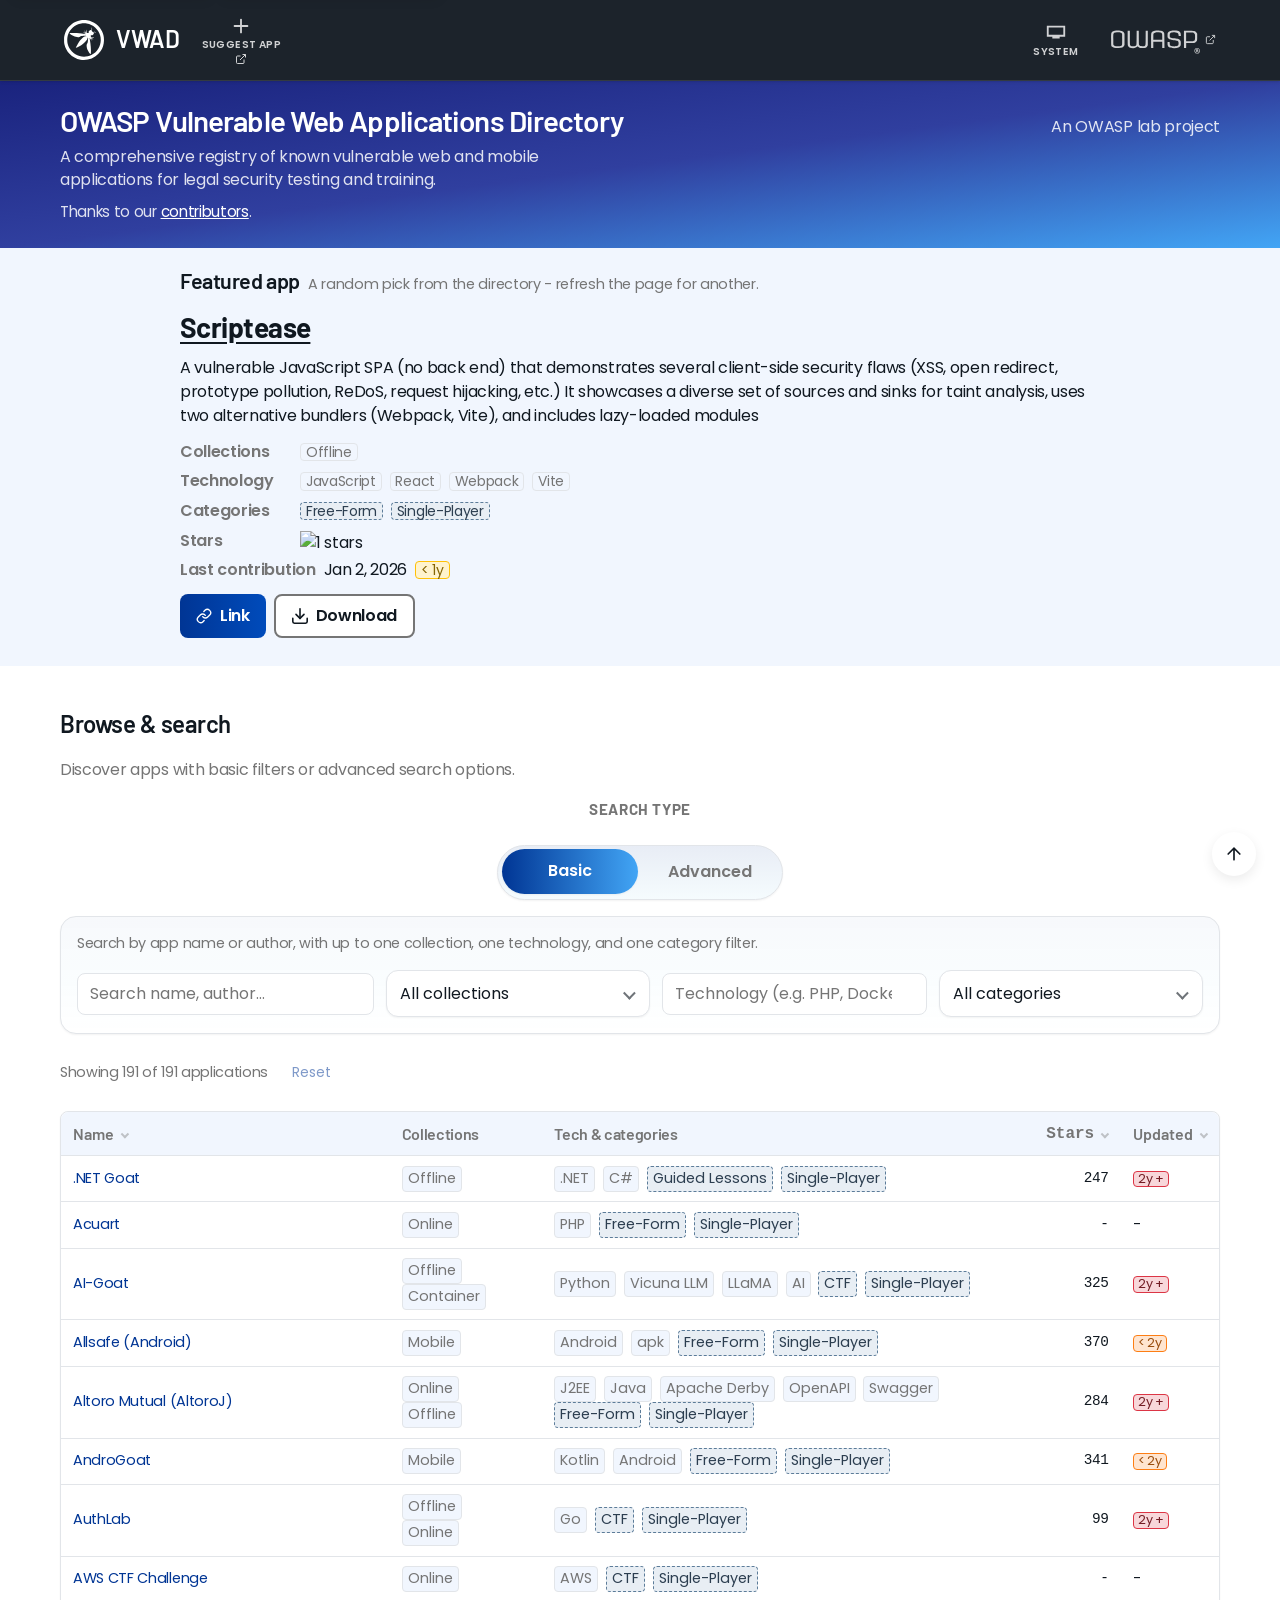
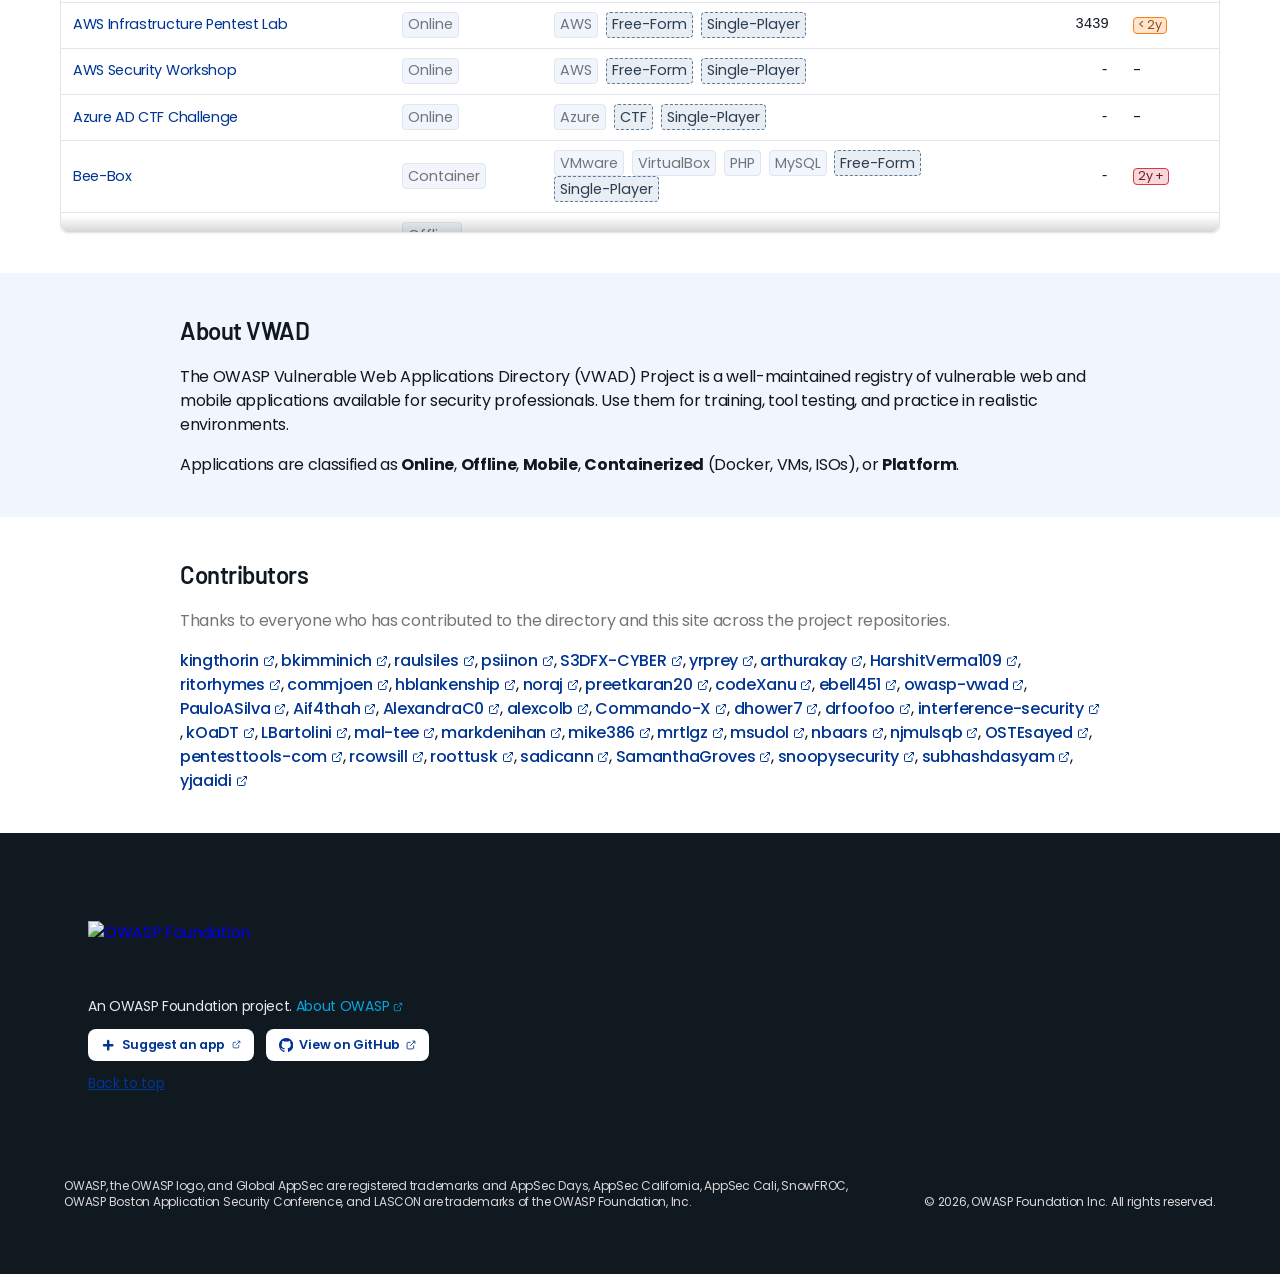
==== index.html @ d9fc8403 "Merge pull request #30 from ritovision/advanced-search" ====
<!DOCTYPE html>
<html lang="en">
<head>
  <meta charset="UTF-8">
  <meta name="viewport" content="width=device-width, initial-scale=1.0">
  <title>OWASP Vulnerable Web Applications Directory</title>
  <meta name="description" content="A comprehensive registry of known vulnerable web and mobile applications for legal security testing and training.">
  <meta property="og:type" content="website">
  <meta property="og:title" content="OWASP Vulnerable Web Applications Directory">
  <meta property="og:description" content="A comprehensive registry of known vulnerable web and mobile applications for legal security testing and training.">
  <meta property="og:image" content="https://vwad.owasp.org/images/logos/og-image.png">
  <meta property="og:url" content="https://vwad.owasp.org/">
  <meta property="og:site_name" content="OWASP Vulnerable Web Applications Directory">
  <meta name="twitter:card" content="summary_large_image">
  <meta name="twitter:title" content="OWASP Vulnerable Web Applications Directory">
  <meta name="twitter:description" content="A comprehensive registry of known vulnerable web and mobile applications for legal security testing and training.">
  <meta name="twitter:image" content="https://vwad.owasp.org/images/logos/og-image.png">
  <link rel="canonical" href="https://vwad.owasp.org/">
  <meta name="robots" content="index,follow">
  <link rel="icon" href="/images/logos/favicon.svg" type="image/svg+xml">
  <link rel="apple-touch-icon" href="/images/logos/apple-touch-icon.png">
  <script>(function(){var path=window.location.pathname||'/';var basePath;if(path.match(/\/app\/?$/)){basePath=path.replace(/\/app\/?$/,'').replace(/\/$/,'')||'';}else if(path.indexOf('/app/')!==-1&&path.indexOf('app.html')===-1){basePath=path.split('/app/')[0].replace(/\/$/,'')||'';}else{basePath=path.endsWith('/')?path.slice(0,-1):path.replace(/\/[^/]*$/,'');}window.VWAD_BASE=(basePath===''||basePath==='/')?'':basePath;})();</script>
  <script>(function(){var t;try{t=localStorage.getItem('vwad-theme');}catch(e){}var effective;if(!t||t==='system'){effective=window.matchMedia&&matchMedia('(prefers-color-scheme:dark)').matches?'dark':'light';}else{effective=t;}document.documentElement.setAttribute('data-theme',effective);})();</script>
  <link rel="stylesheet" href="css/site.css?v=9">
  <link rel="preconnect" href="https://fonts.googleapis.com">
  <link rel="preconnect" href="https://fonts.gstatic.com" crossorigin>
  <link href="https://fonts.googleapis.com/css2?family=Barlow:wght@400;500;600;700&family=Poppins:wght@400;500;600;700&display=swap&v=10" rel="stylesheet">
</head>
<body id="top">
  <div class="skip-links">
    <a href="#main-content" class="skip-link">Skip to main content</a>
    <a href="#page-end" class="skip-link">Skip to bottom of page</a>
  </div>
  <!-- Primary header: left = brand + Suggest app; right = header-actions (Theme, OWASP offsite) -->
  <header class="site-header">
    <div class="container container-wide header-inner">
      <div class="header-left">
        <a href="./" class="header-brand" aria-label="VWAD home">
        <!-- Wasp only: from full OWASP logo 133×40 (see images/logos/owasp-logo-header.svg). viewBox 0 0 40 40 shows left 40 units; height matches VWAD wordmark (both 2.5rem). -->
        <span class="logo logo-wasp logo-foundation">
          <svg class="owasp-logo header-logo" viewBox="0 0 40 40" preserveAspectRatio="xMidYMid meet" role="img" aria-labelledby="owasp-wasp-header" xmlns="http://www.w3.org/2000/svg"><title id="owasp-wasp-header">OWASP wasp</title><g clip-path="url(#clip0_header)"><path d="M16.7029 0.219813C14.7688 0.571462 13.0106 1.15754 11.1791 2.05132C5.69925 4.73263 1.86042 9.5971 0.409874 15.7363C0.146138 16.8498 0.0875295 17.5385 0.0875295 19.8535C0.0728775 22.2564 0.116834 22.8425 0.409874 24.1759C1.23039 27.8535 2.88606 30.9451 5.47947 33.6704C8.48313 36.8059 12.2194 38.8425 16.4831 39.6484C18.4319 40.0293 21.8897 39.9854 23.8384 39.5751C29.2157 38.4469 33.7139 35.4286 36.6883 30.9451C38.8421 27.7216 39.8091 24.674 39.9557 20.6594C40.0729 17.2015 39.5161 14.4616 38.1095 11.5019C35.2231 5.43593 29.8604 1.37732 23.1645 0.219813C21.6406 -0.058575 18.1974 -0.043923 16.7029 0.219813ZM22.7835 3.44326C29.0692 4.4689 34.3146 9.12824 36.1022 15.2528C38.3732 23.1356 34.6956 31.4433 27.3403 35.0183C23.6626 36.8059 19.5601 37.1868 15.5308 36.1173C9.7139 34.5495 5.11317 29.7876 3.64797 23.8242C3.26702 22.2271 3.13515 19.4286 3.36958 17.6997C4.10218 12.2491 7.56006 7.4286 12.5271 4.93776C13.8018 4.30773 16.0729 3.57512 17.3183 3.3993C18.7835 3.17952 21.3476 3.20882 22.7835 3.44326Z" fill="#ffffff"/><path id="wasp-wings" d="M27.1058 7.7949C27.1058 7.88282 27.2524 8.26377 27.4135 8.61542C27.6919 9.17219 27.7066 9.33337 27.5601 9.83153C27.3989 10.3883 27.3696 10.403 27.0619 10.1832C26.5051 9.78758 26.0802 9.90479 25.3183 10.7107C24.615 11.4286 24.5857 11.4726 24.6443 12.2052L24.6883 12.9671H23.941C23.2524 12.9817 23.1791 12.9524 22.8568 12.4542C22.5637 12.0147 22.5198 11.7803 22.5491 10.8718C22.5784 9.84619 22.4026 9.43593 22.2121 10.1539C21.963 11.1649 21.9483 12.1172 22.1828 12.5715C22.3146 12.8352 22.3586 13.0403 22.2853 13.0403C21.9483 13.0403 21.5381 12.4396 21.245 11.5312C20.9373 10.5641 20.6443 10.2418 20.6736 10.8718C20.6736 11.0623 20.7908 11.6484 20.9227 12.1759C21.2304 13.348 21.1132 13.3627 20.0582 12.2638C19.2524 11.4286 18.9593 11.4286 19.5308 12.2638C20.1315 13.1575 20.571 13.5531 21.3036 13.8315C22.3879 14.2418 22.0949 14.3297 20.5857 14.0513C16.1315 13.1868 14.1388 12.9817 10.0069 12.9817C6.53442 12.9671 5.99229 12.9964 5.78716 13.2015C5.56738 13.4213 5.59669 13.4799 6.16812 13.9634C6.84211 14.5495 8.19009 15.3846 9.64064 16.1026C10.8128 16.6887 12.7762 17.1575 14.1388 17.1722C15.0912 17.1868 15.2963 17.1282 15.941 16.7326C16.8934 16.1466 17.4355 16.0147 19.5015 15.8242C21.8751 15.6191 21.9044 15.6191 22.0949 16.044C22.2707 16.4103 22.256 16.4249 21.7725 16.337C21.4209 16.2638 21.0692 16.3224 20.5857 16.5422C19.0326 17.2308 16.3952 19.7803 14.93 22.022C13.9923 23.4286 11.7505 27.7803 11.8824 27.9121C12.0289 28.0586 16.3806 25.7876 17.8897 24.7766C18.9593 24.0733 19.8971 23.2674 21.0253 22.0953C22.8421 20.2345 23.4868 19.1942 23.4721 18.2271C23.4721 17.6118 23.4721 17.6118 23.8238 17.7583C24.0143 17.8462 24.1754 17.9927 24.1754 18.0806C24.1754 18.1685 24.0729 19.2674 23.941 20.5129C23.7359 22.6374 23.6919 22.8425 23.2231 23.6191C22.5784 24.718 22.4905 25.4066 22.7835 27.1795C22.974 28.3663 23.1645 28.9524 23.7945 30.2564C24.615 31.9268 25.8165 33.7729 26.2707 34.0513C26.637 34.2857 26.7689 33.9927 26.9007 32.674C27.1645 29.8755 26.7395 24.6447 25.8751 19.7803C25.6846 18.696 25.5381 17.7876 25.5674 17.7583C25.582 17.7436 25.7872 18.0953 26.0216 18.5641C26.3146 19.1356 26.7102 19.6191 27.2524 20.0586C28.2487 20.8645 28.4831 20.5861 27.5161 19.707C26.4319 18.7253 26.4905 18.6081 27.9264 18.9451C29.7286 19.37 29.8458 19.0183 28.0875 18.4909C27.4868 18.3151 27.1352 18.1099 26.93 17.8315C26.593 17.3773 26.6077 17.3627 27.2963 17.6557C27.7359 17.8315 28.0143 17.8462 28.9373 17.7143C29.5381 17.6264 30.0363 17.4945 30.0363 17.4213C30.0363 17.348 29.5381 17.2894 28.9373 17.2894C28.0436 17.2894 27.7359 17.2308 27.3403 16.9671C26.8714 16.6594 26.8421 16.5861 26.8421 15.8828L26.8568 15.1209L27.3403 15.1942C28.1022 15.3114 28.5564 15.1356 29.245 14.403C29.9483 13.6704 30.0509 13.2015 29.6113 12.7619C29.333 12.4835 29.333 12.4689 29.7725 12.3224C30.4172 12.0879 30.6956 12.1172 31.3842 12.4689C31.7505 12.6594 32.0289 12.718 32.1168 12.6301C32.278 12.4689 30.8861 11.7216 30.4465 11.7216C30.3 11.7216 29.9337 11.8242 29.6113 11.9561L29.0253 12.1905L27.604 10.7693L27.8678 10.1832C28.2047 9.40663 28.2047 9.27476 27.7505 8.38099C27.3989 7.66304 27.1058 7.3993 27.1058 7.7949Z" fill="#ffffff"/></g><defs><clipPath id="clip0_header"><rect width="40" height="40" fill="white"/></clipPath></defs></svg>
        </span>
        <!-- VWAD wordmark: inline SVG; viewBox chosen so height scales to match wasp (2.5rem). Same visual weight as left logo. -->
        <span class="header-brand-name">
          <svg class="vwad-wordmark" viewBox="0 0 72 40" preserveAspectRatio="xMidYMid meet" role="img" aria-hidden="true" xmlns="http://www.w3.org/2000/svg"><text x="2" y="28" font-family="Barlow, sans-serif" font-weight="600" font-size="24" fill="currentColor">VWAD</text></svg>
        </span>
      </a>
        <a href="https://github.com/owasp-vwad/owasp-vwad.github.io/issues/new?template=add-vulnerable-app.md" class="header-suggest ext-link" rel="noopener noreferrer" target="_blank" aria-label="Suggest an app or change to the directory (opens in new window)"><span class="header-suggest-icon-wrap"><svg class="icon-plus" viewBox="0 0 24 24" width="22" height="22" aria-hidden="true" fill="none" stroke="currentColor" stroke-width="2" stroke-linecap="round"><path d="M12 5v14M5 12h14"/></svg></span><span class="header-suggest-label" aria-hidden="true">Suggest app</span></a>
      </div>
      <div class="header-actions">
        <button type="button" id="theme-toggle" class="theme-toggle" aria-label="Theme: light. Click to switch." title="Theme"><span class="theme-toggle-icon-wrap"><svg class="theme-toggle-icon" viewBox="0 0 24 24" width="22" height="22" aria-hidden="true"><path fill="currentColor" d="M12 3a9 9 0 1 0 9 9c0-.46-.04-.92-.1-1.36a5.389 5.389 0 0 1-4.4 2.26 5.403 5.403 0 0 1-3.14-9.8c-.44-.06-.9-.1-1.36-.1z"/></svg></span><span class="theme-toggle-label" aria-hidden="true">Theme</span></button>
        <!-- OWASP wordmark only: same source as images/logos/owasp-logo-header.svg (133×40). viewBox 44 0 90 40 crops to letterforms (x 44–134, padding so O not clipped); wasp uses 0 0 40 40. Both derived from same logo for consistency. -->
        <a href="https://owasp.org/" class="ext-link" rel="noopener noreferrer" target="_blank" aria-label="OWASP (external)"><svg class="owasp-wordmark" viewBox="44 0 90 40" preserveAspectRatio="xMidYMid meet" role="img" aria-hidden="true" xmlns="http://www.w3.org/2000/svg"><g clip-path="url(#clip0_owasp_wordmark)"><path d="M47.8384 10.7693C46.4758 11.0183 45.7579 11.326 45.0985 11.9707C44.1168 12.9378 44.0875 13.1575 44.1315 19.6484C44.1754 26.022 44.1461 25.8169 45.1425 26.7839C46.1535 27.7656 48.3806 28.2198 51.5601 28.0879C54.9593 27.9414 56.278 27.414 57.0692 25.8608L57.5088 24.9964V13.6997L57.0985 12.8792C56.4685 11.5898 55.4282 11.0037 53.2597 10.7107C51.7798 10.5055 49.1132 10.5348 47.8384 10.7693ZM53.8311 12.6887C54.2267 12.8499 54.6809 13.1575 54.8568 13.3773C55.1498 13.7876 55.1645 13.9341 55.1645 19.3407C55.1645 24.7473 55.1498 24.8938 54.8568 25.3041C54.3879 25.9194 53.3623 26.2418 51.5014 26.3297C48.7322 26.4616 47.0619 26.0367 46.5637 25.0403C46.3293 24.6008 46.3 24 46.3 19.37C46.3 13.729 46.3293 13.4945 47.1351 12.9671C48.1754 12.2784 52.2927 12.1173 53.8311 12.6887Z" fill="currentColor"/><path d="M87.8384 10.7693C86.4758 11.0183 85.7579 11.326 85.0839 11.9854C84.1168 12.9231 84.1022 13.0843 84.1022 20.9817V27.9854H86.3V21.685H95.2377V27.9854H97.4502L97.4062 20.7619C97.3623 14.0953 97.3476 13.5092 97.0839 12.9231C96.7469 12.1466 95.8531 11.3553 94.9593 11.077C93.3623 10.5495 89.8604 10.3883 87.8384 10.7693ZM93.5088 12.6008C94.2707 12.8205 94.9154 13.4066 95.0912 14.0367C95.1645 14.3297 95.2377 15.7363 95.2377 17.1429V19.707H86.2853L86.3293 16.7766C86.3732 14.2418 86.4025 13.7876 86.637 13.4506C86.9593 12.9964 87.6919 12.6154 88.6297 12.4542C89.4941 12.2931 92.8055 12.3956 93.5088 12.6008Z" fill="currentColor"/><path d="M104.688 10.696C102.622 11.0183 101.523 11.6337 100.923 12.7912C100.674 13.2748 100.6 13.7583 100.542 14.989C100.454 17.0403 100.644 17.729 101.523 18.6081C102.373 19.4579 102.989 19.6484 106.666 20.2198C108.234 20.4689 109.787 20.7326 110.095 20.8205C111.296 21.1429 111.794 22.1685 111.604 23.9561C111.501 24.9231 111.179 25.5678 110.652 25.8462C109.245 26.5641 105.113 26.5641 103.707 25.8462C103.003 25.4799 102.813 25.011 102.725 23.4579L102.637 22.0513H100.586L100.542 23.2088C100.41 26.9158 102.051 28.1319 107.179 28.1319C110.886 28.1319 112.586 27.5165 113.45 25.8608C113.685 25.4066 113.758 24.9231 113.816 23.663C113.89 21.7143 113.729 20.9964 113.011 20.2052C112.131 19.2235 111.619 19.0623 107.56 18.3737C102.769 17.5825 102.666 17.5092 102.74 15.2088C102.783 13.8022 103.003 13.348 103.853 12.8499C104.571 12.4249 106.798 12.2198 108.556 12.4249C110.871 12.674 111.487 13.1722 111.619 14.9304L111.692 15.9707H113.89L113.816 14.7546C113.611 11.663 112.234 10.74 107.619 10.6227C106.49 10.5934 105.172 10.6227 104.688 10.696Z" fill="currentColor"/><path d="M60.659 17.5825C60.659 21.9194 60.7176 24.718 60.8201 25.1868C61.245 27.1649 62.9886 28.1319 66.1388 28.1319C67.9996 28.1319 69.7579 27.5019 70.4319 26.6081L70.6956 26.2711L71.3989 26.9011C72.4392 27.8389 73.245 28.0586 75.5308 28.0586C78.4026 28.0586 79.7505 27.4726 80.4538 25.9194L80.8055 25.1282V10.7693L78.6956 10.6814L78.6516 17.685C78.6077 24.381 78.593 24.7033 78.3146 25.1868C77.8165 26.0367 77.0985 26.3004 75.311 26.3004C73.3916 26.3004 72.5857 25.9927 72.1461 25.1136C71.8824 24.5715 71.8678 24.1173 71.8238 17.6118L71.7798 10.6814L69.6699 10.7693L69.5967 17.8315C69.5234 24.674 69.5088 24.8938 69.2157 25.3041C68.6736 26.0513 67.941 26.3004 66.3 26.3004C64.1022 26.2857 63.3549 25.9194 63.0179 24.6887C62.9154 24.3077 62.8568 21.7729 62.8568 17.392V10.696H60.659V17.5825Z" fill="currentColor"/><path d="M116.996 10.8718C116.952 10.9744 116.937 14.8572 116.952 19.4872L116.996 27.9121H119.135L119.194 23.077L123.077 23.0037C127.414 22.9011 127.824 22.8279 128.923 21.8755C130.11 20.8645 130.183 20.5861 130.183 16.9231V13.6997L129.743 12.9085C129.26 12.0147 128.468 11.4286 127.252 11.033C126.241 10.7107 117.113 10.5495 116.996 10.8718ZM126.74 12.9231C127.223 13.1722 127.487 13.4359 127.736 13.9194C128.029 14.5055 128.058 14.7693 128.058 16.9378C128.058 19.1063 128.029 19.3407 127.721 19.9268C127.106 21.0843 126.784 21.1722 122.681 21.2162L119.12 21.2601V12.6008H122.608C125.934 12.6008 126.124 12.6154 126.74 12.9231Z" fill="currentColor"/><path d="M128.864 28.2638C127.853 28.8792 127.472 29.5971 127.472 30.8425C127.472 31.7949 127.648 32.3224 128.175 32.8645C128.762 33.4945 129.274 33.6997 130.183 33.6997C131.091 33.6997 131.604 33.4945 132.19 32.8645C132.718 32.3224 132.893 31.7949 132.893 30.8425C132.893 30.403 132.82 29.8755 132.732 29.6411C132.542 29.1429 131.926 28.4689 131.399 28.1905C130.813 27.8828 129.406 27.9268 128.864 28.2638ZM131.516 29.0257C132.073 29.5385 132.307 30.0806 132.307 30.8425C132.307 31.6484 132.044 32.2052 131.428 32.7326C130.769 33.2748 129.597 33.2748 128.937 32.7326C128.322 32.2052 128.058 31.6484 128.058 30.8425C128.058 30.0367 128.322 29.4799 128.967 28.9378C129.392 28.5861 129.523 28.5422 130.285 28.6008C130.93 28.6447 131.223 28.7473 131.516 29.0257Z" fill="currentColor"/><path d="M129.084 30.8425C129.084 32.4249 129.099 32.5275 129.377 32.5275C129.626 32.5275 129.67 32.4249 129.67 31.8535C129.67 31.2235 129.699 31.1795 130.007 31.2674C130.183 31.3114 130.373 31.3553 130.432 31.3553C130.49 31.3553 130.593 31.6191 130.637 31.9414C130.725 32.4396 130.783 32.5275 131.091 32.5275C131.428 32.5275 131.443 32.4982 131.34 31.8242C131.296 31.4433 131.179 31.0623 131.106 30.9597C131.033 30.8572 131.033 30.7546 131.135 30.696C131.208 30.652 131.282 30.3883 131.282 30.1246C131.282 29.4213 130.915 29.1575 129.919 29.1575H129.084V30.8425ZM130.227 29.8315C130.842 30.0074 130.505 30.6081 129.787 30.6227C129.714 30.6227 129.67 30.4176 129.67 30.1832C129.67 29.7143 129.699 29.6997 130.227 29.8315Z" fill="currentColor"/></g><defs><clipPath id="clip0_owasp_wordmark"><rect width="132.894" height="40" fill="white"/></clipPath></defs></svg><span class="sr-only"> (opens in new window)</span></a>
      </div>
    </div>
  </header>

  <!-- Secondary header: project title band (compact blue gradient) -->
  <header class="project-header">
    <div class="container container-wide">
      <div class="project-header-top">
        <h1 class="project-title">OWASP Vulnerable Web Applications Directory</h1>
        <p class="project-subtitle">An OWASP lab project</p>
      </div>
      <p class="project-tagline">A comprehensive registry of known vulnerable web and mobile applications for legal security testing and training.</p>
      <p class="project-header-contributors">Thanks to our <a href="#contributors">contributors</a>.</p>
    </div>
  </header>

  <main id="main-content" class="site-main">
    <section id="featured" class="section section-alt">
      <div class="container">
        <div class="featured-heading-row">
          <h2>Featured app</h2>
          <p class="featured-desc">A random pick from the directory - refresh the page for another.</p>
        </div>
        <div id="featured-app" class="featured-app">
          <p class="muted">Loading…</p>
        </div>
      </div>
    </section>

    <section id="browse" class="section">
      <div class="container">
        <h2>Browse &amp; search</h2>
        <p class="section-desc">Discover apps with basic filters or advanced search options.</p>
        <div class="search-controls">
          <div class="search-type-switch-wrap">
            <p id="search-type-label" class="search-type-label">Search type</p>
            <div class="search-type-switch" role="tablist" aria-labelledby="search-type-label">
              <button type="button" id="search-type-basic" class="search-type-tab is-active" role="tab" aria-selected="true" aria-controls="search-panel-basic" tabindex="0">Basic</button>
              <button type="button" id="search-type-advanced" class="search-type-tab" role="tab" aria-selected="false" aria-controls="search-panel-advanced" tabindex="-1">Advanced</button>
            </div>
          </div>

          <div id="search-panel-basic" class="search-panel search-panel-basic is-active" role="tabpanel" aria-labelledby="search-type-basic">
            <p class="search-panel-desc muted">Search by app name or author, with up to one collection, one technology, and one category filter.</p>
            <div class="search-row">
              <label for="search-input" class="sr-only">Search</label>
              <input type="search" id="search-input" class="search-input" placeholder="Search name, author…" autocomplete="off">
              <!-- Basic select options are populated from js/search-options.js. -->
              <label for="filter-collection" class="sr-only">Collection</label>
              <div class="basic-single-select">
                <select id="filter-collection" class="filter-select filter-select-single" aria-label="Filter by collection">
                  <option value="">All collections</option>
                </select>
              </div>
              <label for="filter-technology" class="sr-only">Technology</label>
              <input type="text" id="filter-technology" class="filter-tech" placeholder="Technology (e.g. PHP, Docker)" list="tech-suggestions">
              <label for="filter-category" class="sr-only">Category</label>
              <div class="basic-single-select">
                <select id="filter-category" class="filter-select filter-select-single" aria-label="Filter by category">
                  <option value="">All categories</option>
                </select>
              </div>
              <datalist id="tech-suggestions"></datalist>
            </div>
          </div>

          <div id="search-panel-advanced" class="search-panel search-panel-advanced" role="tabpanel" aria-labelledby="search-type-advanced" hidden>
            <p class="search-panel-desc muted">Advanced search supports keyword search, multi-value filters for collections, technologies, categories, and references, AND/OR matching, GitHub stars, and last contributed year ranges.</p>
            <div class="advanced-search-grid">
              <div class="advanced-field advanced-field-query">
                <label for="advanced-search-input" class="advanced-field-label">Keyword</label>
                <input type="search" id="advanced-search-input" class="search-input advanced-search-input" placeholder="Search name, author…" autocomplete="off">
              </div>

              <div class="advanced-field advanced-field-multi">
                <div class="advanced-field-topline">
                  <label id="advanced-collection-label" class="advanced-field-label">Collection</label>
                  <div class="advanced-match-mode" role="group" aria-label="Collection boolean mode">
                    <button type="button" class="advanced-match-chip is-active" data-logic-group="collection" data-logic-value="or" aria-pressed="true">OR</button>
                    <button type="button" class="advanced-match-chip" data-logic-group="collection" data-logic-value="and" aria-pressed="false">AND</button>
                  </div>
                </div>
                <div class="advanced-multi-select" data-multi-select="collection">
                  <button type="button" id="advanced-collection-trigger" class="advanced-select-trigger" aria-expanded="false" aria-controls="advanced-collection-panel" aria-labelledby="advanced-collection-label advanced-collection-trigger">Select collections</button>
                  <div id="advanced-collection-panel" class="advanced-select-panel" role="group" aria-labelledby="advanced-collection-label" hidden>
                    <div id="advanced-collection-options" class="advanced-option-list"></div>
                    <div class="advanced-select-footer">
                      <button type="button" class="advanced-select-done" data-close-panel="collection">Done</button>
                    </div>
                  </div>
                </div>
                <div id="advanced-collection-pills" class="advanced-pill-row" aria-live="polite" hidden></div>
              </div>

              <div class="advanced-field advanced-field-multi">
                <div class="advanced-field-topline">
                  <label id="advanced-tech-label" class="advanced-field-label">Technology</label>
                  <div class="advanced-match-mode" role="group" aria-label="Technology boolean mode">
                    <button type="button" class="advanced-match-chip is-active" data-logic-group="technology" data-logic-value="or" aria-pressed="true">OR</button>
                    <button type="button" class="advanced-match-chip" data-logic-group="technology" data-logic-value="and" aria-pressed="false">AND</button>
                  </div>
                </div>
                <div class="advanced-multi-select" data-multi-select="technology">
                  <button type="button" id="advanced-tech-trigger" class="advanced-select-trigger" aria-expanded="false" aria-controls="advanced-tech-panel" aria-labelledby="advanced-tech-label advanced-tech-trigger">Select technologies</button>
                  <div id="advanced-tech-panel" class="advanced-select-panel" role="group" aria-labelledby="advanced-tech-label" hidden>
                    <div id="advanced-tech-options" class="advanced-option-list"></div>
                    <div class="advanced-select-footer">
                      <button type="button" class="advanced-select-done" data-close-panel="technology">Done</button>
                    </div>
                  </div>
                </div>
                <div id="advanced-tech-pills" class="advanced-pill-row" aria-live="polite" hidden></div>
              </div>

              <div class="advanced-field advanced-field-multi">
                <div class="advanced-field-topline">
                  <label id="advanced-category-label" class="advanced-field-label">Category</label>
                  <div class="advanced-match-mode" role="group" aria-label="Category boolean mode">
                    <button type="button" class="advanced-match-chip is-active" data-logic-group="categories" data-logic-value="or" aria-pressed="true">OR</button>
                    <button type="button" class="advanced-match-chip" data-logic-group="categories" data-logic-value="and" aria-pressed="false">AND</button>
                  </div>
                </div>
                <div class="advanced-multi-select" data-multi-select="categories">
                  <button type="button" id="advanced-category-trigger" class="advanced-select-trigger" aria-expanded="false" aria-controls="advanced-category-panel" aria-labelledby="advanced-category-label advanced-category-trigger">Select categories</button>
                  <div id="advanced-category-panel" class="advanced-select-panel" role="group" aria-labelledby="advanced-category-label" hidden>
                    <div id="advanced-category-options" class="advanced-option-list"></div>
                    <div class="advanced-select-footer">
                      <button type="button" class="advanced-select-done" data-close-panel="categories">Done</button>
                    </div>
                  </div>
                </div>
                <div id="advanced-category-pills" class="advanced-pill-row" aria-live="polite" hidden></div>
              </div>

              <div class="advanced-field advanced-field-multi">
                <div class="advanced-field-topline">
                  <label id="advanced-reference-label" class="advanced-field-label">Reference types</label>
                  <div class="advanced-match-mode" role="group" aria-label="Reference types boolean mode">
                    <button type="button" class="advanced-match-chip is-active" data-logic-group="references" data-logic-value="or" aria-pressed="true">OR</button>
                    <button type="button" class="advanced-match-chip" data-logic-group="references" data-logic-value="and" aria-pressed="false">AND</button>
                  </div>
                </div>
                <div class="advanced-multi-select" data-multi-select="references">
                  <button type="button" id="advanced-reference-trigger" class="advanced-select-trigger" aria-expanded="false" aria-controls="advanced-reference-panel" aria-labelledby="advanced-reference-label advanced-reference-trigger">Select reference types</button>
                  <div id="advanced-reference-panel" class="advanced-select-panel" role="group" aria-labelledby="advanced-reference-label" hidden>
                    <div id="advanced-reference-options" class="advanced-option-list"></div>
                    <div class="advanced-select-footer">
                      <button type="button" class="advanced-select-done" data-close-panel="references">Done</button>
                    </div>
                  </div>
                </div>
                <div id="advanced-reference-pills" class="advanced-pill-row" aria-live="polite" hidden></div>
              </div>

              <div class="advanced-field">
                <label for="advanced-stars" class="advanced-field-label">GitHub stars</label>
                <select id="advanced-stars" class="advanced-filter-select" aria-label="Advanced filter by GitHub stars">
                  <option value="">Any</option>
                  <option value="none">None</option>
                  <option value="1">&gt;1</option>
                  <option value="100">&gt;100</option>
                  <option value="500">&gt;500</option>
                  <option value="1000">&gt;1000</option>
                  <option value="10000">&gt;10000</option>
                </select>
                <div id="advanced-stars-pills" class="advanced-pill-row" aria-live="polite" hidden></div>
              </div>

              <div class="advanced-field advanced-field-range">
                <span id="advanced-year-label" class="advanced-field-label">Last contributed year</span>
                <div class="advanced-range-row" aria-labelledby="advanced-year-label">
                  <div class="advanced-range-field">
                    <label for="advanced-year-from" class="advanced-sub-label">From</label>
                    <select id="advanced-year-from" class="advanced-filter-select" aria-label="Advanced last contributed year from">
                      <option value="">Any</option>
                    </select>
                  </div>
                  <div class="advanced-range-field">
                    <label for="advanced-year-to" class="advanced-sub-label">To</label>
                    <select id="advanced-year-to" class="advanced-filter-select" aria-label="Advanced last contributed year to">
                      <option value="">Any</option>
                    </select>
                  </div>
                </div>
                <div id="advanced-year-pills" class="advanced-pill-row" aria-live="polite" hidden></div>
              </div>
            </div>
          </div>

          <div class="result-count-row">
            <p id="result-count" class="result-count muted" aria-live="polite">-</p>
            <button type="button" id="search-reset" class="search-reset-btn" aria-label="Clear all search filters" disabled>Reset</button>
          </div>
        </div>
        <div id="browse-results" class="browse-results">
          <p class="muted">Loading…</p>
        </div>
      </div>
    </section>

    <section id="about" class="section section-alt">
      <div class="container">
        <h2>About VWAD</h2>
        <p>
          The OWASP Vulnerable Web Applications Directory (VWAD) Project is a well-maintained
          registry of vulnerable web and mobile applications available for security professionals.
          Use them for training, tool testing, and practice in realistic environments.
        </p>
        <p>
          Applications are classified as <strong>Online</strong>, <strong>Offline</strong>,
          <strong>Mobile</strong>, <strong>Containerized</strong> (Docker, VMs, ISOs), or <strong>Platform</strong>.
        </p>
      </div>
    </section>

    <section id="contributors" class="section">
      <div class="container">
        <h2>Contributors</h2>
        <p class="section-desc">Thanks to everyone who has contributed to the directory and this site across the project repositories.</p>
        <div id="contributors-list" class="contributors-list" aria-live="polite">
          <p class="muted">Loading…</p>
        </div>
      </div>
    </section>
  </main>

  <footer id="page-end" class="site-footer">
    <div class="footer-inner">
      <div class="footer-standalone">
        <a href="https://owasp.org/" class="footer-logo ext-link" rel="noopener noreferrer" aria-label="OWASP Foundation (external)"><img src="images/logos/owasp-logo-footer.svg" alt="OWASP Foundation" width="213" height="64" loading="lazy"></a>
        <p class="footer-tagline">An OWASP Foundation project. <a href="https://owasp.org/" class="ext-link" rel="noopener noreferrer">About OWASP</a></p>
        <div class="footer-buttons">
          <a href="https://github.com/owasp-vwad/owasp-vwad.github.io/issues/new?template=add-vulnerable-app.md" class="btn btn-primary btn-suggest btn-suggest--footer ext-link" rel="noopener noreferrer" target="_blank" aria-label="Suggest an app or change to the directory (opens in new window)"><svg class="icon-plus" aria-hidden="true" viewBox="0 0 24 24" fill="none" stroke="currentColor" stroke-width="2" stroke-linecap="round"><path d="M12 5v14M5 12h14"/></svg> Suggest an app</a>
          <a href="https://github.com/owasp-vwad/owasp-vwad.github.io" class="btn btn-primary btn-github btn-github--footer ext-link" rel="noopener noreferrer" target="_blank" aria-label="View on GitHub (opens in new window)"><svg class="icon-github" aria-hidden="true" viewBox="0 0 16 16" fill="currentColor"><path d="M8 0C3.58 0 0 3.58 0 8c0 3.54 2.29 6.53 5.47 7.59.4.07.55-.17.55-.38 0-.19-.01-.82-.01-1.49-2.01.37-2.53-.49-2.69-.94-.09-.23-.48-.94-.82-1.13-.28-.15-.68-.52-.01-.53.63-.01 1.08.58 1.23.82.72 1.21 1.87.87 2.33.66.07-.52.28-.87.51-1.07-1.78-.2-3.64-.89-3.64-3.95 0-.87.31-1.59.82-2.15-.08-.2-.36-1.02.08-2.12 0 0 .67-.21 2.2.82.64-.18 1.32-.27 2-.27.68 0 1.36.09 2 .27 1.53-1.04 2.2-.82 2.2-.82.44 1.1.16 1.92.08 2.12.51.56.82 1.27.82 2.15 0 2.97-1.86 3.75-3.65 3.95.29.25.54.73.54 1.48 0 1.07-.01 1.93-.01 2.2 0 .21.15.46.55.38A8.013 8.013 0 0016 8c0-4.42-3.58-8-8-8z"/></svg> View on GitHub</a>
        </div>
        <p class="footer-back-to-top"><a href="#top" class="footer-back-to-top-link">Back to top</a></p>
      </div>
      <div class="footer-bottom">
        <p class="footer-legal">OWASP, the OWASP logo, and Global AppSec are registered trademarks and AppSec Days, AppSec California, AppSec Cali, SnowFROC, OWASP Boston Application Security Conference, and LASCON are trademarks of the OWASP Foundation, Inc.</p>
        <p class="footer-copy">© 2026, OWASP Foundation Inc. All rights reserved.</p>
      </div>
    </div>
  </footer>

  <a href="#top" id="back-to-top" class="back-to-top" aria-label="Back to top" title="Back to top"><svg class="back-to-top-icon" viewBox="0 0 24 24" fill="none" stroke="currentColor" stroke-width="2" stroke-linecap="round" aria-hidden="true"><path d="M12 19V5M5 12l7-7 7 7"/></svg></a>

  <script src="js/app.js?v=1"></script>
  <script src="js/theme.js?v=1"></script>
  <script src="js/search-options.js?v=1"></script>
  <script src="js/search-table.js?v=1"></script>
  <script src="js/advanced-search.js?v=1"></script>
  <script src="js/home.js?v=1"></script>
  <script>
    (function () {
      function escapeHtml(s) {
        if (s == null) return '';
        var div = document.createElement('div');
        div.textContent = s;
        return div.innerHTML;
      }
      function getAppUrl(app) {
        return 'app/#' + (app._slug || '');
      }
      window.VWAD.getCollection().then(function (list) {
        var techSet = {};
        (list || []).forEach(function (app) {
          (app && app.technology || []).forEach(function (t) {
            if (t && !techSet[t]) techSet[t] = true;
          });
        });
        var dl = document.getElementById('tech-suggestions');
        if (dl) Object.keys(techSet).sort().forEach(function (t) {
          var o = document.createElement('option');
          o.value = t;
          dl.appendChild(o);
        });
        // Featured app: random pick - use same display as detail page
        var featuredEl = document.getElementById('featured-app');
        if (featuredEl) {
          try {
            if (list && list.length) {
              var app = list[Math.floor(Math.random() * list.length)];
              if (app && typeof window.VWAD.renderApp === 'function') {
                featuredEl.innerHTML = window.VWAD.renderApp(app, { backLink: false, titleLink: 'slug' });
              } else {
                featuredEl.innerHTML = '<p class="muted">Could not display featured app.</p>';
              }
            } else {
              featuredEl.innerHTML = '<p class="muted">No applications in the directory.</p>';
            }
          } catch (e) {
            featuredEl.innerHTML = '<p class="muted">Could not display featured app.</p>';
          }
        }
      }).catch(function () {
        var featuredEl = document.getElementById('featured-app');
        if (featuredEl) featuredEl.innerHTML = '<p class="muted">Failed to load directory.</p>';
      });

      // Contributors: fetch data/contributors.json and render links (no avatars)
      var contributorsEl = document.getElementById('contributors-list');
      if (contributorsEl) {
        var base = (typeof window !== 'undefined' && window.VWAD_BASE) ? window.VWAD_BASE + '/' : '';
        fetch(base + 'data/contributors.json')
          .then(function (r) { return r.ok ? r.json() : Promise.reject(new Error('Failed to load')); })
          .then(function (data) {
            var list = (data && data.contributors) || [];
            if (list.length === 0) {
              contributorsEl.innerHTML = '<p class="muted">No contributors data.</p>';
              return;
            }
            var parts = list.map(function (c) {
              var login = (c && c.login) ? String(c.login) : '';
              var url = 'https://github.com/' + encodeURIComponent(login);
              var label = login ? 'GitHub profile of ' + login : 'GitHub';
              return '<a href="' + url + '" class="ext-link" target="_blank" rel="noopener" aria-label="' + escapeHtml(label) + ' (opens in new window)">' + escapeHtml(login || '') + '</a>';
            });
            contributorsEl.innerHTML = '<p class="contributors-links">' + parts.join(', ') + '</p>';
          })
          .catch(function () {
            contributorsEl.innerHTML = '<p class="muted">Contributors list could not be loaded.</p>';
          });
      }
    })();
  </script>
</body>
</html>
---- css/site.css ----
/* OWASP VWAD - aligned with owasp.community
   Design tokens from: https://www.owasp.community/_next/static/chunks/ (community CSS) */

:root {
  /* Community design system (neutral-1, blue-3, accent-blue-4, accent-gold-4, blue-7) */
  --neutral-1: #101820;
  --neutral-3: #757575;
  --blue-7: #f1f6fe;
  --blue-3: #003594;
  --accent-blue-4: #00a7e1;
  --accent-gold-4: #ffb81b;
  /* First header: dark blue (bg-[#101820]/95) */
  --header-bg: var(--neutral-1);
  --header-text: #ffffff;
  --header-text-muted: rgba(255, 255, 255, 0.8);
  /* Standard links: dark blue */
  --link: var(--blue-3);
  --link-hover: #004bbb;
  /* Cyan accent */
  --accent-cyan: var(--accent-blue-4);
  /* Yellow: footer "Make a Donation" only */
  --btn-yellow: var(--accent-gold-4);
  --btn-yellow-hover: #ffc947;
  --btn-yellow-text: var(--neutral-1);
  /* Primary blue buttons */
  --btn-primary-start: var(--blue-3);
  --btn-primary-end: #004bbb;
  --btn-primary-hover-start: #004bbb;
  --btn-primary-hover-end: #0056cc;
  /* Secondary header gradient - matches live (from-[#1a237e] via-[#303f9f] to-[#42a5f5]) */
  --gradient-band: linear-gradient(to bottom right, #1a237e 0%, #303f9f 50%, #42a5f5 100%);
  --bg-page: #ffffff;
  --bg-alt: var(--blue-7);
  --bg-card: #ffffff;
  --text: var(--neutral-1);
  --text-muted: var(--neutral-3);
  --border: #e2e5e9;
  --border-focus: var(--accent-cyan);
  --radius: 0.5rem; /* community uses .5rem (rounded-lg) */
  --shadow-sm: 0 1px 2px 0 rgba(0, 0, 0, 0.05);
  --shadow-md: 0 4px 12px rgba(0, 0, 0, 0.08);
  /* Barlow (headings, weight 500), Poppins (body) - from community CSS */
  --font-body: "Poppins", -apple-system, BlinkMacSystemFont, "Segoe UI", sans-serif;
  --font-heading: "Barlow", -apple-system, BlinkMacSystemFont, "Segoe UI", sans-serif;
  --font-logo: "Barlow", sans-serif;
}

/* Dark mode - main content area (preference stored in localStorage, no tracking) */
[data-theme="dark"] {
  --bg-page: #1a1d23;
  --bg-alt: #252830;
  --bg-card: #252830;
  --text: #e6e8eb;
  --text-muted: #9ca3af;
  --border: #3d424a;
  --link: #00a7e1;
  --link-hover: #33b8eb;
  --link-visited: #00a7e1; /* keep visited links readable on dark bg (no dark purple) */
  --shadow-sm: 0 1px 2px 0 rgba(0, 0, 0, 0.3);
  --shadow-md: 0 4px 12px rgba(0, 0, 0, 0.4);
}

[data-theme="dark"] .site-main a:visited,
[data-theme="dark"] .footer-standalone a:visited {
  color: var(--link-visited);
}

/* "Browse the directory" and other .not-found links: explicit color so visited state is readable (no purple) */
[data-theme="dark"] .not-found a,
[data-theme="dark"] .not-found a:visited {
  color: #00a7e1;
}
[data-theme="dark"] .not-found a:hover {
  color: #33b8eb;
}

[data-theme="dark"] .project-header {
  /* Same gradient as light so header matches live site */
  background: linear-gradient(to bottom right, #1a237e 0%, #303f9f 50%, #42a5f5 100%);
}

*,
*::before,
*::after {
  box-sizing: border-box;
}

html {
  font-size: 100%;
  scroll-behavior: smooth;
}

@media (prefers-reduced-motion: reduce) {
  html {
    scroll-behavior: auto;
  }
}

body {
  margin: 0;
  font-family: var(--font-body);
  font-size: 1rem;
  font-weight: 400;
  line-height: 1.5;
  letter-spacing: -0.02em; /* body-16r from community; em so it scales with zoom */
  background: var(--bg-page);
  color: var(--text);
  overflow-wrap: break-word;
}

/* Skip link - visible on focus for keyboard users */
/* Skip links: wrapper moves into view when any link is focused */
.skip-links {
  position: absolute;
  top: -3rem;
  left: 0.75rem;
  z-index: 100;
  display: flex;
  flex-wrap: wrap;
  gap: 0.5rem;
  transition: top 0.2s ease;
}

/* On narrow viewports the two links wrap to two rows; use a larger offset so the full block is off-screen and doesn't overlap the header */
@media (max-width: 640px) {
  .skip-links {
    top: -8rem;
  }
}

.skip-links:focus-within {
  top: 0.75rem;
}

@media (prefers-reduced-motion: reduce) {
  .skip-links {
    transition: none;
  }
}

.skip-link {
  padding: 0.5rem 1rem;
  background: var(--bg-card);
  color: var(--link);
  font-weight: 600;
  text-decoration: none;
  border: 2px solid var(--border-focus);
  border-radius: var(--radius);
  box-shadow: var(--shadow-md);
}

.skip-links .skip-link {
  position: static;
}

body > .skip-link {
  position: absolute;
  top: -3rem;
  left: 0.75rem;
}

body > .skip-link:focus {
  top: 0.75rem;
}

.skip-link:focus {
  outline: none;
}

/* Floating Back to top: fixed bottom-right, always visible. Click scrolls to top and moves focus to main. */
.back-to-top {
  display: flex;
  align-items: center;
  justify-content: center;
  position: fixed;
  bottom: 1.5rem;
  right: 1.5rem;
  z-index: 90;
  width: 2.75rem;
  height: 2.75rem;
  min-width: 44px;
  min-height: 44px;
  padding: 0;
  border: none;
  border-radius: 50%;
  background: var(--bg-card);
  color: var(--text);
  box-shadow: var(--shadow-md);
  cursor: pointer;
  text-decoration: none;
  opacity: 1;
  transition: opacity 0.2s ease;
}

.back-to-top.visible {
  opacity: 1;
}

.back-to-top:hover {
  background: var(--neutral-2);
}

.back-to-top:focus-visible {
  outline: 2px solid var(--border-focus);
  outline-offset: 2px;
}

.back-to-top-icon {
  display: block;
  width: 1.25rem;
  height: 1.25rem;
  margin: 0 auto;
}

@media (prefers-reduced-motion: reduce) {
  .back-to-top {
    transition: none;
  }
}

/* Focus visible - clear outline for keyboard navigation */
a:focus-visible,
button:focus-visible,
input:focus-visible,
select:focus-visible,
textarea:focus-visible {
  outline: 2px solid var(--border-focus);
  outline-offset: 2px;
}

/* External link - icon and spacing */
.ext-link {
  display: inline-flex;
  align-items: center;
  gap: 0.25rem;
}

.ext-link::after {
  content: '';
  width: 0.75em;
  height: 0.75em;
  flex-shrink: 0;
  background-color: currentColor;
  mask-image: url("data:image/svg+xml,%3Csvg xmlns='http://www.w3.org/2000/svg' viewBox='0 0 24 24' fill='none' stroke='black' stroke-width='2'%3E%3Cpath d='M18 13v6a2 2 0 0 1-2 2H5a2 2 0 0 1-2-2V8a2 2 0 0 1 2-2h6'/%3E%3Cpolyline points='15 3 21 3 21 9'/%3E%3Cline x1='10' y1='14' x2='21' y2='3'/%3E%3C/svg%3E");
  mask-size: contain;
  mask-repeat: no-repeat;
  mask-position: center;
  -webkit-mask-image: url("data:image/svg+xml,%3Csvg xmlns='http://www.w3.org/2000/svg' viewBox='0 0 24 24' fill='none' stroke='black' stroke-width='2'%3E%3Cpath d='M18 13v6a2 2 0 0 1-2 2H5a2 2 0 0 1-2-2V8a2 2 0 0 1 2-2h6'/%3E%3Cpolyline points='15 3 21 3 21 9'/%3E%3Cline x1='10' y1='14' x2='21' y2='3'/%3E%3C/svg%3E");
  -webkit-mask-size: contain;
  -webkit-mask-repeat: no-repeat;
  -webkit-mask-position: center;
}

/* Headings: Barlow weight 500, negative letter-spacing (community heading-h1–h7) */
h1, h2, h3, h4, h5, h6 {
  font-family: var(--font-heading);
  font-weight: 500;
  letter-spacing: -0.02em;
}

.container {
  max-width: 960px;
  margin: 0 auto;
  padding: 0 1.25rem;
  min-width: 0; /* allow shrink in flex contexts for reflow/zoom */
}

.container-wide {
  max-width: 1200px;
}

/* Browse section: wider container so the applications table fills better when full-screened */
#browse .container {
  max-width: 1200px;
}

/* Header inner: match owasp.community max-width and padding scale */
.site-header .container-wide {
  max-width: 1440px;
  padding-left: 1rem;
  padding-right: 1rem;
}

@media (min-width: 640px) {
  .site-header .container-wide { padding-left: 1.5rem; padding-right: 1.5rem; }
}
@media (min-width: 768px) {
  .site-header .container-wide { padding-left: 2rem; padding-right: 2rem; }
}
@media (min-width: 1024px) {
  .site-header .container-wide { padding-left: 3rem; padding-right: 3rem; }
}
@media (min-width: 1280px) {
  .site-header .container-wide { padding-left: 4rem; padding-right: 4rem; }
}
@media (min-width: 1536px) {
  .site-header .container-wide { padding-left: 120px; padding-right: 120px; }
}

/* Primary header - match owasp.community: sticky, backdrop-blur, bg #101820/95, h-20, border-white/10, shadow-sm */
.site-header {
  position: sticky;
  top: 0;
  width: 100%;
  z-index: 50;
  background: rgba(16, 24, 32, 0.95);
  -webkit-backdrop-filter: blur(5px);
  backdrop-filter: blur(5px);
  border-bottom: 1px solid rgba(255, 255, 255, 0.1);
  box-shadow: 0 1px 3px 0 rgba(0, 0, 0, 0.1), 0 1px 2px -1px rgba(0, 0, 0, 0.1);
  min-height: 5rem;
  padding: 0;
  transition: transform 0.3s ease-out;
}

.site-header .container,
.site-header .container-wide {
  display: flex;
  flex-direction: row;
  flex-wrap: wrap;
  align-items: center;
  justify-content: space-between;
  min-height: 5rem;
  gap: 0.5rem;
}

/* Logo: OWASP header SVG - h-10 (2.5rem), fixed width, shrink-0, hover opacity 90% (community) */
.logo {
  display: block;
  flex-shrink: 0;
  height: 2.5rem;
  width: 132.894px;
  text-decoration: none;
}

.logo.logo-wasp {
  width: 2.5rem;
  height: 2.5rem;
  transition: opacity 0.2s ease;
}

/* Left group: brand + Suggest app (contribute to directory) */
.header-left {
  display: flex;
  align-items: center;
  gap: 0.5rem;
  flex-shrink: 0;
}

/* Left-side brand: wasp logo + VWAD wordmark SVG. Sizing: wasp and VWAD both 2.5rem height (viewBox 40×40 and 72×40). */
.header-brand {
  display: inline-flex;
  align-items: center;
  gap: 0.6rem;
  text-decoration: none;
  color: var(--header-text);
  flex-shrink: 0;
}

.header-brand:hover {
  opacity: 0.9;
}

.header-brand-name {
  font-family: var(--font-heading);
  font-weight: 600;
  font-size: 1.1rem;
  letter-spacing: -0.02em;
  color: inherit;
}

/* VWAD wordmark: inline SVG with viewBox 0 0 72 40 (extra right padding so D does not clip on small screens); height matches wasp (2.5rem). */
.header-brand-name .vwad-wordmark {
  display: block;
  height: 2.5rem;
  width: auto;
}

/* OWASP wordmark in header-actions: viewBox 44 0 90 40 (letterforms + left padding so O not clipped); 2.5rem to match VWAD/wasp. */
.header-actions .owasp-wordmark {
  display: block;
  height: 2.5rem;
  width: auto;
  color: inherit;
}

@media (max-width: 450px) {
  .header-brand {
    gap: 0.4rem;
  }

  .logo.logo-wasp,
  .header-brand-name .vwad-wordmark,
  .header-actions .owasp-wordmark {
    height: 1.65rem;
  }

  .logo.logo-wasp {
    width: 1.65rem;
  }
}

@media (max-width: 380px) {
  .logo.logo-wasp,
  .header-brand-name .vwad-wordmark,
  .header-actions .owasp-wordmark {
    height: 1.32rem;
  }

  .logo.logo-wasp {
    width: 1.32rem;
  }
}

.logo:hover {
  opacity: 0.9;
}

.header-logo {
  display: block;
  height: 100%;
  width: 100%;
  object-fit: contain;
  color: var(--header-text);
}

/* OWASP logo wasp wing flap on hover (from owasp.community) */
@keyframes owaspWingFlap {
  0%   { transform: rotate(0); }
  20%  { transform: rotate(-12deg); }
  40%  { transform: rotate(9deg); }
  60%  { transform: rotate(-6deg); }
  100% { transform: rotate(0); }
}

.owasp-logo #wasp-wings {
  transform-origin: 52% 34%;
  transform-box: fill-box;
  will-change: transform;
}

.owasp-logo:hover #wasp-wings {
  animation: 0.9s ease-in-out owaspWingFlap;
}

.header-actions {
  display: flex;
  flex-wrap: wrap;
  gap: 0.75rem 1.5rem;
  align-items: center;
  justify-content: flex-end;
}

.header-actions a {
  color: var(--header-text-muted);
  text-decoration: none;
  font-weight: 500;
  font-family: var(--font-heading);
  font-size: 0.95rem;
}

.header-actions a:hover {
  color: var(--header-text);
}

/* Create Account: outline button (community) - border #757575, hover cyan */
.header-actions a.nav-create-account {
  color: var(--header-text);
  border: 2px solid var(--neutral-3);
  padding: 0.35rem 0.75rem;
  border-radius: var(--radius);
  font-size: 0.875rem;
  font-weight: 600;
  transition: border-color 0.3s, background-color 0.3s, color 0.3s;
}

.header-actions a.nav-create-account:hover {
  border-color: rgba(0, 167, 225, 0.6);
  background: rgba(0, 167, 225, 0.1);
  color: var(--accent-cyan);
}

.header-actions a.nav-cta {
  color: var(--header-text);
  background: linear-gradient(to right, var(--btn-primary-start), var(--btn-primary-end));
  padding: 0.35rem 0.75rem;
  border-radius: 0.5rem; /* rounded-lg to match community */
  font-size: 0.875rem;
  font-weight: 600;
}

.header-actions a.nav-cta:hover {
  background: linear-gradient(to right, var(--btn-primary-hover-start), var(--btn-primary-hover-end));
  color: var(--header-text);
  box-shadow: 0 10px 15px -3px rgba(0, 53, 148, 0.3), 0 4px 6px -4px rgba(0, 53, 148, 0.3);
}

.theme-toggle {
  display: inline-flex;
  flex-direction: column;
  align-items: center;
  justify-content: center;
  gap: 0.15rem;
  min-width: 44px;
  min-height: 44px;
  padding: 0.35rem 0.5rem;
  margin: 0;
  border: none;
  background: none;
  color: var(--header-text-muted);
  cursor: pointer;
  border-radius: var(--radius);
  transition: color 0.2s, background-color 0.2s;
}

.theme-toggle:hover {
  color: var(--header-text);
  background: rgba(255, 255, 255, 0.08);
}

.theme-toggle:focus-visible {
  outline: 2px solid rgba(255, 255, 255, 0.9);
  outline-offset: 2px;
}

.theme-toggle-icon-wrap {
  display: flex;
  align-items: center;
  justify-content: center;
  line-height: 0;
}

.theme-toggle-icon {
  display: block;
  flex-shrink: 0;
}

.theme-toggle-label {
  font-family: var(--font-body);
  font-size: 0.65rem;
  font-weight: 600;
  text-transform: uppercase;
  letter-spacing: 0.04em;
  line-height: 1.1;
}

/* Header "Suggest app" link - matches theme-toggle layout (icon + label) */
.header-suggest {
  display: inline-flex;
  flex-direction: column;
  align-items: center;
  justify-content: center;
  gap: 0.15rem;
  min-width: 44px;
  min-height: 44px;
  padding: 0.35rem 0.5rem;
  color: var(--header-text-muted);
  text-decoration: none;
  border-radius: var(--radius);
  transition: color 0.2s, background-color 0.2s;
}
.header-suggest:hover {
  color: var(--header-text);
  background: rgba(255, 255, 255, 0.08);
}
.header-suggest:focus-visible {
  outline: 2px solid rgba(255, 255, 255, 0.9);
  outline-offset: 2px;
}
.header-suggest-icon-wrap {
  display: flex;
  align-items: center;
  justify-content: center;
  line-height: 0;
}
.header-suggest .icon-plus {
  display: block;
  flex-shrink: 0;
  width: 22px;
  height: 22px;
}
.header-suggest-label {
  font-family: var(--font-body);
  font-size: 0.65rem;
  font-weight: 600;
  text-transform: uppercase;
  letter-spacing: 0.04em;
  line-height: 1.1;
}

/* Secondary header - gradient matches live (from-[#1a237e] via-[#303f9f] to-[#42a5f5]) */
.project-header {
  background: var(--gradient-band);
  padding: clamp(1rem, 2vw, 1.25rem) 0 clamp(1.25rem, 2.5vw, 1.5rem);
  margin-bottom: 0;
}

.project-header .container {
  display: flex;
  flex-direction: column;
  align-items: flex-start;
  gap: 0.35rem 0;
}

.project-header-top {
  display: flex;
  flex-wrap: wrap;
  align-items: baseline;
  justify-content: space-between;
  gap: 0.5rem 1rem;
  width: 100%;
}

.project-title {
  margin: 0;
  font-size: clamp(1.35rem, 3.5vw, 1.85rem);
  font-weight: 600;
  font-family: var(--font-heading);
  color: #fff;
  letter-spacing: -0.03em;
  width: 100%;
  line-height: 1.3;
}

.project-header-top .project-title {
  width: auto;
}

.project-subtitle {
  margin: 0;
  font-size: clamp(0.9rem, 1.5vw, 1rem);
  color: rgba(255, 255, 255, 0.85);
  font-family: var(--font-body);
  text-align: right;
}

/* Tagline on gradient: light text like title (#fff) and subtitle (white/0.85) */
.project-header .project-tagline {
  margin: 0;
  font-size: clamp(0.9rem, 1.5vw, 1rem);
  line-height: 1.45;
  color: rgba(255, 255, 255, 0.85);
  font-family: var(--font-body);
  max-width: 56ch;
}

.project-header-contributors {
  margin: 0.25rem 0 0;
  font-size: clamp(0.85rem, 1.4vw, 0.95rem);
  color: rgba(255, 255, 255, 0.85);
  font-family: var(--font-body);
}

.project-header-contributors a,
.project-header-contributors a:link,
.project-header-contributors a:visited {
  color: #fff;
  text-decoration: underline;
}

.project-header-contributors a:focus-visible {
  outline: 2px solid #fff;
  outline-offset: 2px;
}

/* View on GitHub - white button, same blue in light/dark (no theme shift) */
.btn-github {
  display: inline-flex;
  align-items: center;
  gap: 0.5rem;
  background: #ffffff !important;
  color: #003594 !important;
  border: 1px solid rgba(255, 255, 255, 0.4);
}

.btn-github:hover {
  background: rgba(255, 255, 255, 0.95) !important;
  color: #004bbb !important;
}

.btn-github .icon-github {
  width: 1.125rem;
  height: 1.125rem;
  flex-shrink: 0;
}

/* Footer: View on GitHub ~20% smaller */
.site-footer .btn-github--footer {
  font-size: 0.8em;
  padding: 0.4rem 0.8rem;
  gap: 0.4rem;
  margin-top: 1.25rem;
  margin-bottom: 1.25rem;
}
.site-footer .footer-buttons .btn-github--footer,
.site-footer .footer-buttons .btn-suggest--footer {
  margin-top: 0;
  margin-bottom: 0;
}
.site-footer .btn-github--footer .icon-github {
  width: 0.9rem;
  height: 0.9rem;
}

/* Footer buttons row (Suggest an app + View on GitHub) */
.footer-buttons {
  display: flex;
  flex-wrap: wrap;
  gap: 0.75rem;
  margin-top: 0.75rem;
}
/* Suggest an app - same style as View on GitHub (white button, blue text) */
.btn-suggest {
  display: inline-flex;
  align-items: center;
  gap: 0.5rem;
  background: #ffffff !important;
  color: #003594 !important;
  border: 1px solid rgba(255, 255, 255, 0.4);
}
.btn-suggest:hover {
  background: rgba(255, 255, 255, 0.95) !important;
  color: #004bbb !important;
}
.btn-suggest .icon-plus {
  width: 1.125rem;
  height: 1.125rem;
  flex-shrink: 0;
}
.site-footer .btn-suggest--footer {
  font-size: 0.8em;
  padding: 0.4rem 0.8rem;
  gap: 0.4rem;
}
.site-footer .btn-suggest--footer .icon-plus {
  width: 0.9rem;
  height: 0.9rem;
  stroke-width: 4;
}

/* Sections */
.section {
  padding: 2.5rem 0;
}

.section-alt {
  background: var(--bg-alt);
}

.section h2 {
  margin: 0 0 1rem;
  font-size: 1.5rem;
  font-weight: 600;
  font-family: var(--font-heading);
  color: var(--text);
}

.section p {
  margin: 0 0 1rem;
}

.section p:last-child {
  margin-bottom: 0;
}

.muted {
  color: var(--text-muted);
  font-size: 0.9rem;
}

.collection-list {
  list-style: none;
  padding: 0;
  margin: 0 0 1rem;
}

.collection-list li {
  padding: 0.5rem 0;
  border-bottom: 1px solid var(--border);
}

.collection-list li:last-child {
  border-bottom: none;
}

.collection-list a {
  color: var(--link);
  text-decoration: none;
  font-weight: 500;
}

.collection-list a:hover {
  text-decoration: underline;
}

/* Contributors section: same link styling as collection list */
.contributors-links a,
.contributors-links a:link,
.contributors-links a:visited {
  color: var(--link);
  text-decoration: none;
  font-weight: 500;
}

.contributors-links a:hover {
  text-decoration: underline;
  color: var(--link-hover);
}

[data-theme="dark"] .contributors-links a:visited {
  color: var(--link-visited);
}

/* Footer - dark blue (neutral-1 / #101820); no inner card, single block for logo + link + GitHub */
.site-footer {
  background: var(--neutral-1);
  padding: 2rem 1rem 2rem;
  margin-top: 0;
}

.site-footer .footer-inner {
  max-width: 1440px;
  margin: 0 auto;
  width: 100%;
  display: flex;
  flex-direction: column;
  align-items: center;
  justify-content: center;
  gap: 2rem;
}

@media (min-width: 640px) {
  .site-footer { padding-left: 1.5rem; padding-right: 1.5rem; padding-top: 2.5rem; padding-bottom: 2.5rem; }
}
@media (min-width: 768px) {
  .site-footer { padding-left: 2rem; padding-right: 2rem; }
}
@media (min-width: 1024px) {
  .site-footer { padding: 3rem 3rem 3rem; }
  .site-footer .footer-inner { gap: 3rem; }
}
@media (min-width: 1280px) {
  .site-footer { padding-left: 4rem; padding-right: 4rem; padding-top: 4rem; padding-bottom: 4rem; }
  .site-footer .footer-inner { gap: 4rem; }
}
@media (min-width: 1536px) {
  .site-footer { padding-left: 120px; padding-right: 120px; }
}

/* Standalone footer: project identity + one OWASP link (same bg as .site-footer, no inner card) */
.footer-standalone {
  padding: 1.5rem 1.5rem 1.25rem;
  width: 100%;
}

.footer-standalone .footer-logo {
  margin-bottom: 0.75rem;
}

.footer-standalone .footer-tagline {
  font-size: 0.875rem;
  line-height: 1.4;
  color: rgba(255, 255, 255, 0.9);
  max-width: none;
}

.footer-standalone .footer-tagline a {
  color: #00A7E1;
  text-decoration: none;
}

.footer-standalone .footer-tagline a:hover {
  text-decoration: underline;
}

.footer-back-to-top {
  margin: 0.75rem 0 0;
  font-size: 0.875rem;
}

.footer-back-to-top-link {
  color: var(--link);
  text-decoration: underline;
}

.footer-back-to-top-link:hover {
  color: var(--link-hover);
}

/* Footer "About OWASP" uses var(--link) in dark theme so it matches app names in main content. */

/* Main row: logo card + 3 columns (legacy, when used) */
.footer-main {
  display: flex;
  flex-direction: column;
  gap: 2rem;
  width: 100%;
  align-items: stretch;
}

@media (min-width: 1024px) {
  .footer-main {
    flex-direction: row;
    gap: 3rem;
    align-items: flex-start;
  }
}

/* Logo card - bg #151515, community left block */
.footer-logo-card {
  background: #151515;
  padding: 1.5rem;
  width: 100%;
  min-height: 200px;
  display: flex;
  flex-direction: column;
  justify-content: space-between;
}

@media (min-width: 640px) {
  .footer-logo-card { padding: 2rem; }
}
@media (min-width: 1024px) {
  .footer-logo-card { width: 480px; min-height: 300px; flex-shrink: 0; }
}

.footer-logo {
  display: block;
  text-decoration: none;
  margin-bottom: 1rem;
  width: 160px;
  height: 3rem;
  flex-shrink: 0;
}

.footer-logo img {
  display: block;
  width: 100%;
  height: 100%;
  object-fit: contain;
  object-position: left center;
}

@media (min-width: 640px) {
  .footer-logo { width: 186px; height: 3.5rem; }
}
@media (min-width: 1024px) {
  .footer-logo { margin-bottom: 0; width: 213px; height: 4rem; }
}

.footer-logo:hover {
  opacity: 0.9;
}

.footer-tagline {
  font-family: var(--font-body);
  font-size: 13px;
  line-height: 18px;
  color: #fff;
  margin: 0;
  max-width: 40ch;
}

@media (min-width: 640px) {
  .footer-tagline { font-size: 14px; line-height: 20px; }
}

/* Three columns */
.footer-grid {
  display: grid;
  grid-template-columns: 1fr;
  gap: 2rem;
  width: 100%;
}

@media (min-width: 640px) {
  .footer-grid { grid-template-columns: repeat(3, 1fr); gap: 1.5rem; }
}

@media (min-width: 1024px) {
  .footer-grid { flex: 1; }
}

.footer-block {
  margin: 0;
}

.footer-heading {
  margin: 0 0 0.75rem;
  font-family: var(--font-body);
  font-size: 14px;
  font-weight: 400;
  letter-spacing: -0.28px;
  line-height: 20px;
  color: rgba(244, 244, 244, 0.5);
}

@media (min-width: 640px) {
  .footer-heading { font-size: 16px; letter-spacing: -0.32px; line-height: 24px; }
}

.footer-links {
  list-style: none;
  padding: 0;
  margin: 0;
  display: flex;
  flex-direction: column;
  gap: 0.75rem;
}

.footer-links li {
  margin: 0;
}

.footer-links a {
  font-family: var(--font-heading);
  font-weight: 500;
  font-size: 16px;
  letter-spacing: -0.32px;
  line-height: 22px;
  color: #fff;
  text-decoration: none;
  transition: color 0.2s;
}

.footer-links a:hover {
  color: var(--accent-gold-4);
}

@media (min-width: 640px) {
  .footer-links a { font-size: 18px; letter-spacing: -0.36px; line-height: 24px; }
}
@media (min-width: 1024px) {
  .footer-links a { font-size: 20px; letter-spacing: -0.4px; line-height: 26px; }
}

/* CTA row - Make a Donation (yellow), Join Now (outline) */
.footer-cta {
  display: flex;
  flex-direction: column;
  gap: 0.75rem;
  width: 100%;
  align-items: stretch;
}

@media (min-width: 640px) {
  .footer-cta { flex-direction: row; align-items: center; width: auto; }
}

.footer-cta .btn-donate,
.footer-cta .btn-join {
  display: inline-flex;
  align-items: center;
  justify-content: center;
  height: 2.5rem;
  padding: 0 1rem;
  font-family: var(--font-body);
  font-weight: 600;
  font-size: 12px;
  letter-spacing: -0.24px;
  line-height: 18px;
  border-radius: 2px;
  text-decoration: none;
  transition: background-color 0.2s, color 0.2s, border-color 0.2s;
  cursor: pointer;
  border: none;
}

@media (min-width: 640px) {
  .footer-cta .btn-donate,
  .footer-cta .btn-join { height: 3rem; padding: 0 1.5rem; font-size: 14px; letter-spacing: -0.28px; line-height: 20px; }
}

.footer-cta .btn-donate {
  background: var(--accent-gold-4);
  color: var(--neutral-1);
}

.footer-cta .btn-donate:hover {
  background: #ffc947;
  color: var(--neutral-1);
}

.footer-cta .btn-join {
  background: transparent;
  border: 2px solid #fff;
  color: #fff;
}

.footer-cta .btn-join:hover {
  background: rgba(255, 255, 255, 0.1);
  color: #fff;
}

/* Legacy .btn-primary in footer - map to .btn-donate when used */
.site-footer .btn-primary {
  margin: 0;
  background: var(--accent-gold-4);
  color: var(--neutral-1);
  border: none;
}
.site-footer .btn-primary:hover {
  background: #ffc947;
  color: var(--neutral-1);
}
.site-footer .btn-secondary {
  margin: 0;
  background: transparent;
  border: 2px solid #fff;
  color: #fff;
}
.site-footer .btn-secondary:hover {
  background: rgba(255, 255, 255, 0.1);
  border-color: #fff;
  color: #fff;
}

/* Bottom row - trademark + copyright, text #d7d7d7 */
.footer-bottom {
  display: flex;
  flex-direction: column;
  gap: 1rem;
  width: 100%;
  align-items: flex-start;
}

@media (min-width: 1024px) {
  .footer-bottom {
    flex-direction: row;
    justify-content: space-between;
    align-items: flex-end;
    gap: 4rem;
  }
}

.footer-legal {
  font-family: var(--font-body);
  font-size: 10px;
  letter-spacing: -0.2px;
  line-height: 14px;
  color: #d7d7d7;
  margin: 0;
  order: 2;
}

@media (min-width: 640px) {
  .footer-legal { font-size: 11px; letter-spacing: -0.22px; line-height: 15px; }
}
@media (min-width: 1024px) {
  .footer-legal { font-size: 12px; letter-spacing: -0.24px; line-height: 16px; order: 1; flex: 1; }
}

.footer-copy {
  font-family: var(--font-body);
  font-size: 10px;
  letter-spacing: -0.2px;
  line-height: 14px;
  color: #d7d7d7;
  margin: 0;
  order: 1;
  white-space: nowrap;
}

@media (min-width: 640px) {
  .footer-copy { font-size: 11px; letter-spacing: -0.22px; line-height: 15px; }
}
@media (min-width: 1024px) {
  .footer-copy { font-size: 12px; letter-spacing: -0.24px; line-height: 16px; order: 2; }
}

.site-footer .btn {
  margin: 0;
}

/* 404 page: body flex so main fills viewport between header and footer */
.page-404-body {
  display: flex;
  flex-direction: column;
  min-height: 100vh;
}

/* 404 / Not found page - main fills remaining viewport, bg fills main */
.site-main--404 {
  position: relative;
  flex: 1;
  min-height: 0;
  display: flex;
  flex-direction: column;
  align-items: center;
  justify-content: center;
  padding: 2rem 1rem;
  background: #f8fafc;
}

[data-theme="dark"] .site-main--404 {
  background: var(--bg-page);
}

@media (min-width: 640px) {
  .site-main--404 { padding: 3rem 1.5rem; }
}
@media (min-width: 768px) {
  .site-main--404 { padding: 4rem 2rem; }
}
@media (min-width: 1024px) {
  .site-main--404 { padding: 5rem 2rem; min-height: 65vh; }
}

#not-found:not(.hidden) {
  display: flex;
  flex: 1;
  flex-direction: column;
  align-items: center;
  justify-content: center;
  text-align: center;
  min-height: 0;
  position: relative;
  width: 100%;
  max-width: min(90vw, 52rem);
  margin: 0 auto;
}

.page-404-wrap {
  position: relative;
  width: 100%;
  display: flex;
  flex-direction: column;
  align-items: center;
  justify-content: center;
}

/* 404 background: direct child of main, fills entire main area */
.page-404-bg {
  position: absolute;
  inset: 0;
  pointer-events: none;
  overflow: hidden;
}

.page-404-bg-svg {
  position: absolute;
  inset: 0;
  width: 100%;
  height: 100%;
  color: #003594;
  opacity: 0.32;
}

.page-404-bg-svg path {
  fill: currentColor;
  stroke: currentColor;
  stroke-width: 1.5;
  fill-opacity: 0.12;
  stroke-opacity: 0.25;
}

[data-theme="dark"] .page-404-bg-svg {
  color: #00a7e1;
}

.page-404 {
  position: relative;
  z-index: 1;
  display: flex;
  flex-direction: column;
  align-items: center;
  gap: 0;
  text-align: center;
}

.page-404 h1 {
  font-family: var(--font-heading);
  font-weight: 700;
  font-size: 2.25rem;
  line-height: 1.2;
  color: #333;
  margin: 0 0 1rem;
}

[data-theme="dark"] .page-404 h1 {
  color: var(--text);
}

@media (min-width: 640px) {
  .page-404 h1 { font-size: 3rem; }
}
@media (min-width: 768px) {
  .page-404 h1 { font-size: 3.75rem; }
}

.page-404 p {
  font-family: var(--font-body);
  font-size: 1rem;
  font-weight: 400;
  line-height: 1.5;
  color: #666;
  margin: 0 0 1.5rem;
  max-width: 40ch;
}

[data-theme="dark"] .page-404 p {
  color: var(--text-muted);
}

.page-404 .btn-404 {
  display: inline-flex;
  align-items: center;
  justify-content: center;
  margin-top: 0.25rem;
  padding: 12px 30px;
  font-family: var(--font-body);
  font-weight: 700;
  font-size: 1rem;
  letter-spacing: -0.01em;
  color: #fff;
  text-decoration: none;
  border: none;
  border-radius: 2em;
  background: linear-gradient(to right, #003594, #42a5f5);
  box-shadow: 0 4px 14px rgba(0, 53, 148, 0.25);
  transition: box-shadow 0.2s, filter 0.2s;
}

.page-404 .btn-404:hover {
  background: linear-gradient(to right, #004bbb, #00aacc);
  box-shadow: 0 6px 18px rgba(0, 53, 148, 0.35);
  color: #fff;
  filter: brightness(1.05);
}

/* Utilities */
.hidden {
  display: none !important;
}

.sr-only {
  position: absolute;
  width: 1px;
  height: 1px;
  padding: 0;
  margin: -1px;
  overflow: hidden;
  clip: rect(0, 0, 0, 0);
  white-space: nowrap;
  border: 0;
}

/* Featured app - compact card */
#featured.section {
  padding: 1rem 0;
}

.featured-heading-row {
  display: flex;
  flex-wrap: wrap;
  align-items: baseline;
  gap: 0.35rem 0.5rem;
  margin: 0 0 0.6rem;
}

#featured.section .featured-heading-row h2 {
  margin: 0;
  font-size: 1.35rem;
}

.featured-desc {
  margin: 0;
  font-size: 0.9rem;
  font-weight: 400;
  color: var(--text-muted);
  font-family: var(--font-body);
}

.featured-app {
  margin-top: 0.5rem;
}

/* Featured app title link: same color as heading, underline only (no bright link blue) */
#featured .app-detail-title a {
  color: inherit;
  text-decoration: underline;
  text-underline-offset: 0.15em;
}
#featured .app-detail-title a:hover {
  color: inherit;
}

/* Search */
.section-desc {
  color: var(--text-muted);
  margin: 0 0 1rem;
}

.search-controls {
  display: grid;
  gap: 1rem;
  margin-bottom: 1.5rem;
}

.search-type-switch-wrap {
  display: flex;
  flex-direction: column;
  align-items: center;
  gap: 0.5rem;
}

.search-type-label {
  margin: 0;
  color: var(--text-muted);
  font-family: var(--font-heading);
  font-size: 0.95rem;
  font-weight: 700;
  letter-spacing: 0.04em;
  text-transform: uppercase;
}

.search-type-switch {
  display: inline-grid;
  grid-template-columns: repeat(2, minmax(0, 1fr));
  gap: 0.25rem;
  padding: 0.25rem;
  border: 1px solid var(--border);
  border-radius: 999px;
  background: linear-gradient(180deg, rgba(0, 53, 148, 0.09), rgba(0, 167, 225, 0.04)), var(--bg-card);
  box-shadow: var(--shadow-sm);
}

[data-theme="dark"] .search-type-switch {
  border-color: #4a5160;
  background: linear-gradient(180deg, rgba(0, 167, 225, 0.16), rgba(0, 167, 225, 0.05)), rgba(37, 40, 48, 0.96);
}

.search-type-tab {
  min-width: 8.5rem;
  padding: 0.65rem 1.2rem;
  border: 0;
  border-radius: 999px;
  background: transparent;
  color: var(--text-muted);
  font: inherit;
  font-weight: 600;
  cursor: pointer;
  transition: background-color 0.2s ease, color 0.2s ease, transform 0.2s ease, box-shadow 0.2s ease;
}

.search-type-tab:hover {
  color: var(--text);
}

.search-type-tab.is-active {
  background: linear-gradient(to right, #003594, #42a5f5);
  color: #fff;
  box-shadow: var(--shadow-sm);
  transform: translateY(-1px);
}

[data-theme="dark"] .search-type-tab.is-active {
  background: #101820;
  color: var(--accent-cyan);
  box-shadow: inset 0 0 0 1px var(--accent-cyan), var(--shadow-sm);
}

.search-panel {
  padding: 1rem;
  border: 1px solid var(--border);
  border-radius: 1rem;
  background: linear-gradient(180deg, rgba(0, 53, 148, 0.03), rgba(0, 167, 225, 0.02) 55%, transparent), var(--bg-card);
  box-shadow: var(--shadow-sm);
}

[data-theme="dark"] .search-panel {
  border-color: #4a5160;
  background: linear-gradient(180deg, rgba(0, 167, 225, 0.12), rgba(37, 40, 48, 0.96) 4rem), var(--bg-card);
}

.search-panel[hidden] {
  display: none;
}

.search-panel-desc {
  margin: 0 0 0.85rem;
}

.search-panel-basic .search-row {
  margin: 0;
}

.search-row {
  display: flex;
  flex-wrap: wrap;
  gap: 0.75rem;
  align-items: center;
  min-width: 0;
}

.search-input {
  flex: 1 1 12rem;
  min-width: 0;
  max-width: 100%;
  padding: 0.5rem 0.75rem;
  font: inherit;
  color: var(--text);
  background: var(--bg-card);
  border: 1px solid var(--border);
  border-radius: var(--radius);
}

.search-input:focus {
  outline: none;
  border-color: var(--border-focus);
  box-shadow: 0 0 0 3px rgba(0, 167, 225, 0.2);
}

.search-input::placeholder {
  color: var(--text-muted);
}

.filter-select,
.filter-tech,
.advanced-filter-select {
  padding: 0.5rem 0.75rem;
  font: inherit;
  color: var(--text);
  background: var(--bg-card);
  border: 1px solid var(--border);
  border-radius: var(--radius);
  min-width: 0;
  flex: 1 1 10rem;
  max-width: 100%;
}

.filter-select:focus,
.filter-tech:focus,
.advanced-filter-select:focus {
  outline: none;
  border-color: var(--border-focus);
  box-shadow: 0 0 0 3px rgba(0, 167, 225, 0.16);
}

.basic-single-select {
  position: relative;
  flex: 1 1 10rem;
  min-width: 0;
  max-width: 100%;
}

.basic-single-select::after {
  content: "";
  position: absolute;
  top: 50%;
  right: 1rem;
  width: 0.55rem;
  height: 0.55rem;
  border-right: 2px solid currentColor;
  border-bottom: 2px solid currentColor;
  color: var(--text);
  opacity: 0.6;
  transform: translateY(-60%) rotate(45deg);
  pointer-events: none;
}

.filter-select-single {
  width: 100%;
  min-height: 2.75rem;
  padding: 0.65rem 2.3rem 0.65rem 0.85rem;
  border: 1px solid var(--border);
  border-radius: 0.75rem;
  background: var(--bg-card);
  box-shadow: var(--shadow-sm);
  appearance: none;
  -webkit-appearance: none;
  cursor: pointer;
}

.filter-select-single:focus {
  outline: none;
  border-color: var(--border-focus);
  box-shadow: 0 0 0 3px rgba(0, 167, 225, 0.16);
}

.advanced-search-grid {
  display: grid;
  grid-template-columns: repeat(2, minmax(0, 1fr));
  gap: 1rem;
}

.advanced-field {
  min-width: 0;
  padding: 0.95rem;
  border: 1px solid var(--border);
  border-radius: 0.85rem;
  background: rgba(255, 255, 255, 0.72);
  box-shadow: inset 0 1px 0 rgba(255, 255, 255, 0.45);
}

[data-theme="dark"] .advanced-field {
  border-color: #4a5160;
  background: rgba(16, 24, 32, 0.44);
  box-shadow: none;
}

.advanced-field-query {
  grid-column: 1 / -1;
}

.advanced-field .search-input,
.advanced-filter-select {
  width: 100%;
  max-width: 100%;
  flex: 0 0 auto;
}

.advanced-field-label {
  display: block;
  margin: 0 0 0.6rem;
  color: var(--text);
  font-family: var(--font-heading);
  font-weight: 600;
}

.advanced-field-topline {
  display: flex;
  align-items: flex-start;
  justify-content: space-between;
  gap: 0.75rem;
  margin-bottom: 0.6rem;
}

.advanced-field-topline .advanced-field-label {
  margin: 0;
}

.advanced-match-mode {
  display: inline-flex;
  gap: 0.25rem;
  padding: 0.2rem;
  border: 1px solid var(--border);
  border-radius: 999px;
  background: var(--bg-alt);
}

[data-theme="dark"] .advanced-match-mode {
  border-color: #4a5160;
  background: #252830;
}

.advanced-match-chip {
  padding: 0.3rem 0.7rem;
  border: 0;
  border-radius: 999px;
  background: transparent;
  color: var(--text-muted);
  font: inherit;
  font-size: 0.8125rem;
  font-weight: 700;
  cursor: pointer;
}

.advanced-match-chip.is-active {
  background: linear-gradient(to right, #003594, #42a5f5);
  color: #fff;
  box-shadow: var(--shadow-sm);
}

[data-theme="dark"] .advanced-match-chip.is-active {
  background: #101820;
  color: var(--accent-cyan);
  box-shadow: inset 0 0 0 1px var(--accent-cyan), var(--shadow-sm);
}

.advanced-multi-select {
  position: relative;
}

.advanced-select-trigger {
  display: flex;
  align-items: center;
  justify-content: space-between;
  gap: 0.75rem;
  width: 100%;
  min-height: 2.75rem;
  padding: 0.65rem 0.85rem;
  border: 1px solid var(--border);
  border-radius: 0.75rem;
  background: var(--bg-card);
  color: var(--text);
  font: inherit;
  text-align: left;
  cursor: pointer;
  box-shadow: var(--shadow-sm);
}

.advanced-select-trigger::after {
  content: "";
  flex-shrink: 0;
  width: 0.55rem;
  height: 0.55rem;
  border-right: 2px solid currentColor;
  border-bottom: 2px solid currentColor;
  opacity: 0.6;
  transform: rotate(45deg) translateY(-1px);
}

.advanced-multi-select.is-open .advanced-select-trigger {
  border-color: var(--border-focus);
  box-shadow: 0 0 0 3px rgba(0, 167, 225, 0.16);
}

.advanced-multi-select.is-open .advanced-select-trigger::after {
  transform: rotate(225deg) translateY(-1px);
}

.advanced-select-panel {
  position: absolute;
  top: calc(100% + 0.5rem);
  left: 0;
  right: 0;
  z-index: 30;
  padding: 0.75rem;
  border: 1px solid var(--border);
  border-radius: 0.85rem;
  background: var(--bg-card);
  box-shadow: var(--shadow-md);
}

[data-theme="dark"] .advanced-select-panel {
  border-color: #4a5160;
  background: #1f232b;
}

.advanced-option-list {
  display: grid;
  gap: 0.45rem;
  max-height: 16rem;
  overflow: auto;
  padding-right: 0.15rem;
}

.advanced-option {
  display: flex;
  align-items: flex-start;
  gap: 0.55rem;
  padding: 0.4rem 0.5rem;
  border-radius: 0.6rem;
  color: var(--text);
  cursor: pointer;
}

.advanced-option:hover {
  background: var(--bg-alt);
}

[data-theme="dark"] .advanced-option:hover {
  background: #2b3039;
}

.advanced-option input {
  margin-top: 0.2rem;
  accent-color: var(--accent-cyan);
}

.advanced-select-footer {
  display: flex;
  justify-content: flex-end;
  padding-top: 0.75rem;
  margin-top: 0.65rem;
  border-top: 1px solid var(--border);
}

.advanced-select-done {
  padding: 0.45rem 0.85rem;
  border: 1px solid var(--border);
  border-radius: 999px;
  background: var(--bg-alt);
  color: var(--text);
  font: inherit;
  cursor: pointer;
}

[data-theme="dark"] .advanced-select-done {
  border-color: #4a5160;
  background: #252830;
}

.advanced-select-done:hover,
.advanced-select-done:focus-visible {
  border-color: var(--border-focus);
}

.advanced-pill-row {
  display: flex;
  flex-wrap: wrap;
  gap: 0.4rem;
  margin-top: 0.7rem;
}

.advanced-pill-row[hidden] {
  display: none;
}

button.search-filter-pill {
  display: inline-flex;
  align-items: center;
  gap: 0.35rem;
  padding: 0.22rem 0.6rem;
  border-radius: 999px;
  cursor: pointer;
  font: inherit;
  color: var(--text);
  text-decoration: none;
}

button.search-filter-pill:hover {
  border-color: var(--border-focus);
}

.search-filter-pill-remove {
  font-size: 1rem;
  line-height: 1;
  opacity: 0.7;
}

.advanced-range-row {
  display: grid;
  grid-template-columns: repeat(2, minmax(0, 1fr));
  gap: 0.75rem;
}

.advanced-range-field {
  min-width: 0;
}

.advanced-sub-label {
  display: block;
  margin: 0 0 0.4rem;
  color: var(--text-muted);
  font-size: 0.85rem;
  font-weight: 600;
}

.result-count {
  margin: 0.5rem 0 0;
}

.result-count-row {
  display: flex;
  align-items: center;
  flex-wrap: wrap;
  gap: 0.5rem 1rem;
  margin: 0.5rem 0 0;
}

.result-count-row .result-count {
  margin: 0;
}

.search-reset-btn {
  margin: 0;
  padding: 0.25rem 0.5rem;
  font: inherit;
  font-size: 0.875rem;
  color: var(--link);
  background: none;
  border: none;
  border-radius: var(--radius);
  cursor: pointer;
  text-decoration: underline;
}

.search-reset-btn:hover:not(:disabled),
.search-reset-btn:focus-visible:not(:disabled) {
  color: var(--link-hover);
}

.search-reset-btn:disabled {
  cursor: default;
  opacity: 0.5;
  text-decoration: none;
}

.search-reset-btn:focus-visible {
  outline: 2px solid var(--focus-ring, #0d6efd);
  outline-offset: 2px;
}

@media (max-width: 900px) {
  .advanced-search-grid {
    grid-template-columns: 1fr;
  }

  .advanced-field-query {
    grid-column: auto;
  }
}

@media (max-width: 640px) {
  .search-type-switch {
    width: 100%;
    max-width: 28rem;
  }

  .search-type-tab {
    min-width: 0;
  }

  .search-panel {
    padding: 0.85rem;
  }

  .advanced-field {
    padding: 0.85rem;
  }

  .advanced-field-topline {
    flex-direction: column;
    align-items: stretch;
  }

  .advanced-match-mode {
    align-self: flex-end;
  }

  .advanced-range-row {
    grid-template-columns: 1fr;
  }
}

@media (prefers-reduced-motion: reduce) {
  .search-type-tab {
    transition: none;
  }
}

/* Table */
.table-scroll-outer {
  position: relative;
  max-width: 100%;
  border: 1px solid var(--border);
  border-radius: var(--radius);
  background: var(--bg-card);
  box-shadow: var(--shadow-sm);
}

.table-wrap {
  overflow-x: auto;
  overflow-y: auto;
  max-height: 70vh;
  -webkit-overflow-scrolling: touch;
  border-radius: var(--radius);
  min-width: 0;
}

.table-scroll-shadow {
  position: absolute;
  left: 0;
  right: 0;
  height: 1rem;
  pointer-events: none;
  opacity: 0;
  transition: opacity 180ms ease;
  z-index: 4;
}

.table-scroll-shadow-top {
  top: calc(var(--toolbar-h, 0px) + var(--thead-h, 0px));
  background: linear-gradient(to bottom, rgba(0, 0, 0, 0.16), rgba(0, 0, 0, 0));
}

.table-scroll-shadow-bottom {
  bottom: 0;
  border-radius: 0 0 var(--radius) var(--radius);
  background: linear-gradient(to top, rgba(0, 0, 0, 0.16), rgba(0, 0, 0, 0));
}

.table-scroll-outer.show-top .table-scroll-shadow-top,
.table-scroll-outer.show-bottom .table-scroll-shadow-bottom {
  opacity: 1;
}

[data-theme="dark"] .table-scroll-shadow-top {
  background: linear-gradient(to bottom, rgba(0, 0, 0, 0.45), rgba(0, 0, 0, 0));
}

[data-theme="dark"] .table-scroll-shadow-bottom {
  background: linear-gradient(to top, rgba(0, 0, 0, 0.45), rgba(0, 0, 0, 0));
}

@media (prefers-reduced-motion: reduce) {
  .table-scroll-shadow {
    transition: none;
  }
}

@media (min-width: 768px) {
  .table-wrap { max-height: 80vh; }
}

/* Left/right edge fades on small viewports: show fade where more content can be revealed by scrolling.
   JS adds .scrollable, .show-left, .show-right on .table-scroll-outer so fades update while scrolling.
   Light mode: visible grey fade so it reads clearly on white. */
@media (max-width: 768px) {
  .table-scroll-outer::after {
    content: "";
    position: absolute;
    top: 0;
    right: 0;
    width: 0;
    height: 100%;
    pointer-events: none;
    opacity: 0;
    border-radius: 0 var(--radius) var(--radius) 0;
    background: linear-gradient(to left, rgba(0, 0, 0, 0.18), rgba(0, 0, 0, 0));
    transition: width 260ms ease, opacity 260ms ease;
  }
  .table-scroll-outer.intro-right-hint::after {
    width: 2rem;
    opacity: 1;
  }
  .table-scroll-outer.intro-right-hint-shrinking::after {
    width: 1.25rem;
    opacity: 0;
  }
  [data-theme="dark"] .table-scroll-outer::after {
    background: linear-gradient(to left, rgba(0, 0, 0, 0.6), rgba(0, 0, 0, 0));
  }
  .table-scroll-outer.intro-right-hint.show-right .table-wrap {
    box-shadow: none;
  }
  .table-scroll-outer.scrollable.show-left .table-wrap {
    box-shadow: inset 1.25rem 0 1.25rem -1.25rem rgba(0, 0, 0, 0.18);
  }
  .table-scroll-outer.scrollable.show-right .table-wrap {
    box-shadow: inset -1.25rem 0 1.25rem -1.25rem rgba(0, 0, 0, 0.18);
  }
  .table-scroll-outer.scrollable.show-left.show-right .table-wrap {
    box-shadow: inset 1.25rem 0 1.25rem -1.25rem rgba(0, 0, 0, 0.18), inset -1.25rem 0 1.25rem -1.25rem rgba(0, 0, 0, 0.18);
  }
  [data-theme="dark"] .table-scroll-outer.scrollable.show-left .table-wrap {
    box-shadow: inset 1.25rem 0 1.25rem -1.25rem rgba(0, 0, 0, 0.6);
  }
  [data-theme="dark"] .table-scroll-outer.scrollable.show-right .table-wrap {
    box-shadow: inset -1.25rem 0 1.25rem -1.25rem rgba(0, 0, 0, 0.6);
  }
  [data-theme="dark"] .table-scroll-outer.scrollable.show-left.show-right .table-wrap {
    box-shadow: inset 1.25rem 0 1.25rem -1.25rem rgba(0, 0, 0, 0.6), inset -1.25rem 0 1.25rem -1.25rem rgba(0, 0, 0, 0.6);
  }
  @media (prefers-reduced-motion: reduce) {
    .table-scroll-outer::after {
      transition: none;
    }
  }
}

.table-toolbar {
  caption-side: top;
  position: sticky;
  top: 0;
  z-index: 3;
  text-align: left;
  padding: 0;
  border-bottom: 1px solid var(--border);
  background: var(--bg-alt);
  border-radius: var(--radius) var(--radius) 0 0;
}

.table-toolbar-row {
  display: flex;
  align-items: center;
  gap: 0.75rem;
  flex-wrap: wrap;
  padding: 0.5rem 0.75rem;
  box-sizing: border-box;
}

.sort-clear {
  margin: 0;
  padding: 0.25rem 0.5rem;
  font: inherit;
  font-size: 0.85rem;
  color: var(--link);
  background: none;
  border: none;
  cursor: pointer;
  text-decoration: underline;
  border-radius: var(--radius);
}

.sort-clear:hover {
  color: var(--link-hover);
}

.sort-clear:focus-visible {
  outline: 2px solid var(--border-focus);
  outline-offset: 2px;
}

.sort-status {
  font-size: 0.85rem;
  color: var(--text-muted);
  line-height: 1.4;
}

.apps-table {
  width: 100%;
  border-collapse: collapse;
  font-size: 0.9rem;
}

.apps-table th,
.apps-table td {
  padding: 0.6rem 0.75rem;
  text-align: left;
  border-bottom: 1px solid var(--border);
}

.apps-table tr:last-child td {
  border-bottom: none;
}

.apps-table th {
  position: sticky;
  top: var(--toolbar-h, 0px);
  z-index: 2;
  font-size: 1rem;
  font-weight: 600;
  font-family: var(--font-heading);
  color: var(--text-muted);
  background: var(--bg-alt);
}

.apps-table th.sortable {
  cursor: pointer;
  user-select: none;
  white-space: nowrap;
}

.apps-table th.sortable button {
  margin: 0;
  padding: 0;
  border: 0;
  font: inherit;
  color: inherit;
  background: none;
  cursor: pointer;
  text-align: left;
  width: 100%;
  display: flex;
  align-items: center;
  gap: 0.35rem;
}

.apps-table th.sortable button:hover {
  color: var(--text);
}

.apps-table th.sortable button::after {
  content: '';
  display: inline-block;
  width: 0.4em;
  height: 0.4em;
  border-left: 2px solid currentColor;
  border-bottom: 2px solid currentColor;
  opacity: 0.4;
  transform: rotate(-45deg);
  margin-left: 0.15rem;
}

.apps-table th.sortable.sorted-asc button::after {
  opacity: 1;
  transform: rotate(135deg);
}

.apps-table th.sortable.sorted-desc button::after {
  opacity: 1;
  transform: rotate(-45deg);
}

.apps-table th:nth-child(1),
.apps-table td:nth-child(1) {
  min-width: 11rem;
}

.apps-table th:nth-child(3),
.apps-table td:nth-child(3) {
  min-width: 14rem;
}

.apps-table a {
  color: var(--link);
  text-decoration: none;
}

.apps-table a:hover {
  text-decoration: underline;
}

.apps-table .author-match {
  display: block;
  font-size: 0.8125rem;
  color: var(--text-muted);
  margin-top: 0.15em;
}

.apps-table .pill {
  margin-right: 0.25rem;
}

/* Clickable filter pills: button reset + pointer + focus-visible */
.apps-table button.pill {
  cursor: pointer;
  font: inherit;
  margin: 0 0.25rem 0 0;
  -webkit-appearance: none;
  appearance: none;
}
.apps-table button.pill:hover {
  opacity: 0.9;
}
.apps-table button.pill:focus-visible {
  outline: 2px solid var(--focus-ring, #0d6efd);
  outline-offset: 2px;
}
.apps-table button.pill.pill-category {
  border-style: dashed;
  border-width: 1px;
  border-color: #5c7c99;
  background: #e8eef4;
  color: #2c3e50;
}
[data-theme="dark"] .apps-table button.pill.pill-category {
  border-color: #6b8fb3;
  background: #2a3544;
  color: #b8d4e8;
}
[data-theme="dark"] .apps-table button.pill:not([class*="pill-updated"]):not(.pill-category) {
  background: #3d424a;
  color: #e6e8eb;
  border-color: #5d636b;
}

/* Stars column: monospace + right-align so digits line up (Poppins tabular-nums not sufficient) */
.apps-table th:nth-child(4),
.apps-table td:nth-child(4) {
  font-family: ui-monospace, "Cascadia Mono", "SF Mono", Monaco, "Segoe UI Mono", "Roboto Mono", Consolas, monospace;
  text-align: right;
}

/* Pills */
.pill {
  display: inline-block;
  padding: 0.08em 0.35em;
  font-size: 0.875em;
  line-height: 1;
  vertical-align: middle;
  background: var(--bg-alt);
  border-radius: 4px;
  color: var(--text-muted);
  border: 1px solid var(--border);
}

.pill-collection {
  text-transform: capitalize;
}

/* Category pills: distinct from technology (dashed border, tinted background) */
.pill.pill-category {
  text-transform: capitalize;
  border-style: dashed;
  border-width: 1px;
  border-color: #5c7c99;
  background: #e8eef4;
  color: #2c3e50;
}

[data-theme="dark"] .pill.pill-category {
  border-color: #6b8fb3;
  background: #2a3544;
  color: #b8d4e8;
}

/* Dark mode: higher contrast for Collection and Technology pills */
[data-theme="dark"] .pill:not([class*="pill-updated"]):not(.pill-category) {
  background: #3d424a;
  color: #e6e8eb;
  border-color: #5d636b;
}

/* Updated band pills (traffic-light style) */
.pill-updated-lt1mo { background: #d4edda; border-color: #28a745; color: #155724; }
.pill-updated-lt6mo { background: #cce5ff; border-color: #0d6efd; color: #084298; }
.pill-updated-lt1y   { background: #fff3cd; border-color: #ffc107; color: #856404; }
.pill-updated-lt2y   { background: #ffe5d0; border-color: #fd7e14; color: #984c0c; }
.pill-updated-2y     { background: #f8d7da; border-color: #dc3545; color: #721c24; }

[data-theme="dark"] .pill-updated-lt1mo { background: #1e4620; border-color: #2e7d32; color: #a5d6a7; }
[data-theme="dark"] .pill-updated-lt6mo { background: #0d2137; border-color: #1565c0; color: #90caf9; }
[data-theme="dark"] .pill-updated-lt1y   { background: #4a3f00; border-color: #ffa000; color: #ffe082; }
[data-theme="dark"] .pill-updated-lt2y   { background: #4a2c00; border-color: #e65100; color: #ffcc80; }
[data-theme="dark"] .pill-updated-2y     { background: #4a1515; border-color: #c62828; color: #ef9a9a; }

/* App detail page */
.app-view,
.not-found,
.loading {
  padding: 2rem 0;
}

.loading {
  color: var(--text-muted);
}

.not-found h1 {
  font-size: 1.5rem;
  font-family: var(--font-heading);
  margin: 0 0 0.5rem;
}

.app-detail-title {
  font-size: 1.75rem;
  margin: 0 0 0.5rem;
  font-weight: 700;
  font-family: var(--font-heading);
  color: var(--text);
}

.app-detail-meta {
  display: grid;
  gap: 0.35rem;
  margin-bottom: 0.75rem;
}

.app-detail-row {
  display: flex;
  flex-wrap: wrap;
  align-items: baseline;
  gap: 0.5rem;
}

.app-detail-row .label {
  color: var(--text-muted);
  font-size: 1rem;
  font-weight: 600;
  min-width: 7rem;
}

/* App detail/feature action buttons (Link + references). Icons from SVG sprite in js/app.js; .btn-icon sizes the <svg><use href="#icon-..."/> */
.app-detail-links {
  margin-top: 0.25rem;
  margin-bottom: 0.75rem;
  display: flex;
  flex-wrap: wrap;
  gap: 0.5rem;
}

.app-detail-links .btn-icon {
  width: 1em;
  height: 1em;
  flex-shrink: 0;
}

/* Keep primary/secondary button text from being overridden by link color (detail + featured) */
.app-detail-links a.btn.btn-primary,
.app-detail-links a.btn.btn-primary:hover {
  color: #ffffff !important;
}
.app-detail-links a.btn.btn-secondary {
  color: var(--text) !important;
}
.app-detail-links a.btn.btn-secondary:hover {
  color: var(--link) !important;
}

/* Buttons - owasp.community: blue primary (Donate/Register); yellow only for footer "Make a Donation" */
.btn {
  display: inline-flex;
  align-items: center;
  justify-content: center;
  gap: 0.5rem;
  padding: 0.5rem 1rem;
  font: inherit;
  font-weight: 600;
  font-family: var(--font-body);
  text-decoration: none;
  border-radius: var(--radius);
  border: none;
  cursor: pointer;
  transition: background-color 0.2s, color 0.2s, border-color 0.2s;
}

.btn-primary {
  background: linear-gradient(to right, var(--btn-primary-start), var(--btn-primary-end));
  color: #ffffff;
}

.btn-primary:hover {
  background: linear-gradient(to right, var(--btn-primary-hover-start), var(--btn-primary-hover-end));
  color: #ffffff;
}

/* View on GitHub overrides primary to white/blue - see .btn-github above */

.btn-secondary {
  background: var(--bg-card);
  color: var(--text);
  border: 2px solid #757575;
}

.btn-secondary:hover {
  border-color: var(--accent-cyan);
  color: var(--link);
}

.app-detail-description {
  margin-bottom: 0.75rem;
}

.app-detail-description p {
  margin: 0;
}

.app-detail-notes {
  margin-bottom: 0.75rem;
}

.app-detail-notes h2 {
  font-size: 1rem;
  font-family: var(--font-heading);
  margin: 0 0 0.5rem;
  line-height: 1.25;
  color: var(--text-muted);
}

.app-detail-notes p {
  margin: 0;
  white-space: pre-wrap;
}

.app-detail-stars-badge {
  display: inline-block;
  height: 1.25rem;
  width: auto;
  align-self: center;
  vertical-align: middle;
}

.app-detail-back {
  margin: 1.5rem 0 0;
  padding-top: 1rem;
  border-top: 1px solid var(--border);
}

.app-detail-back a {
  color: var(--link);
  text-decoration: none;
}

.app-detail-back a:hover {
  text-decoration: underline;
}
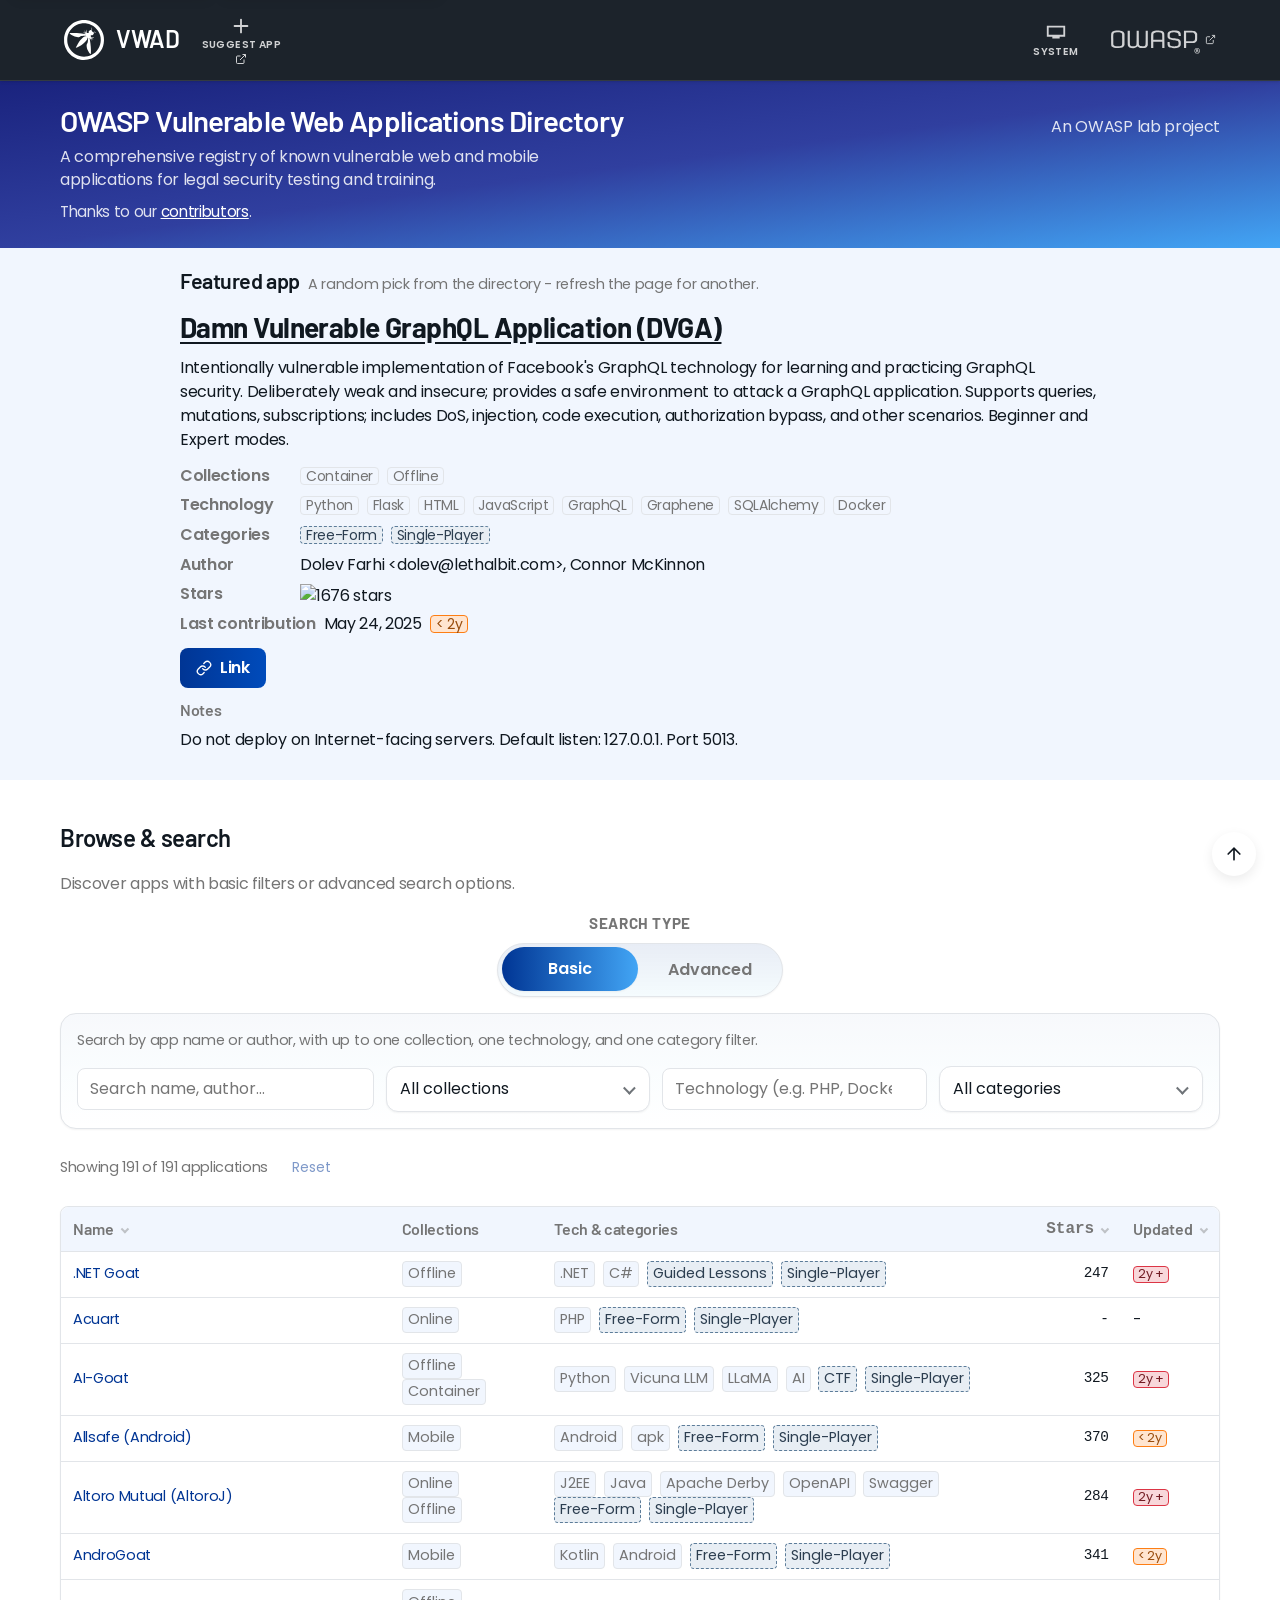
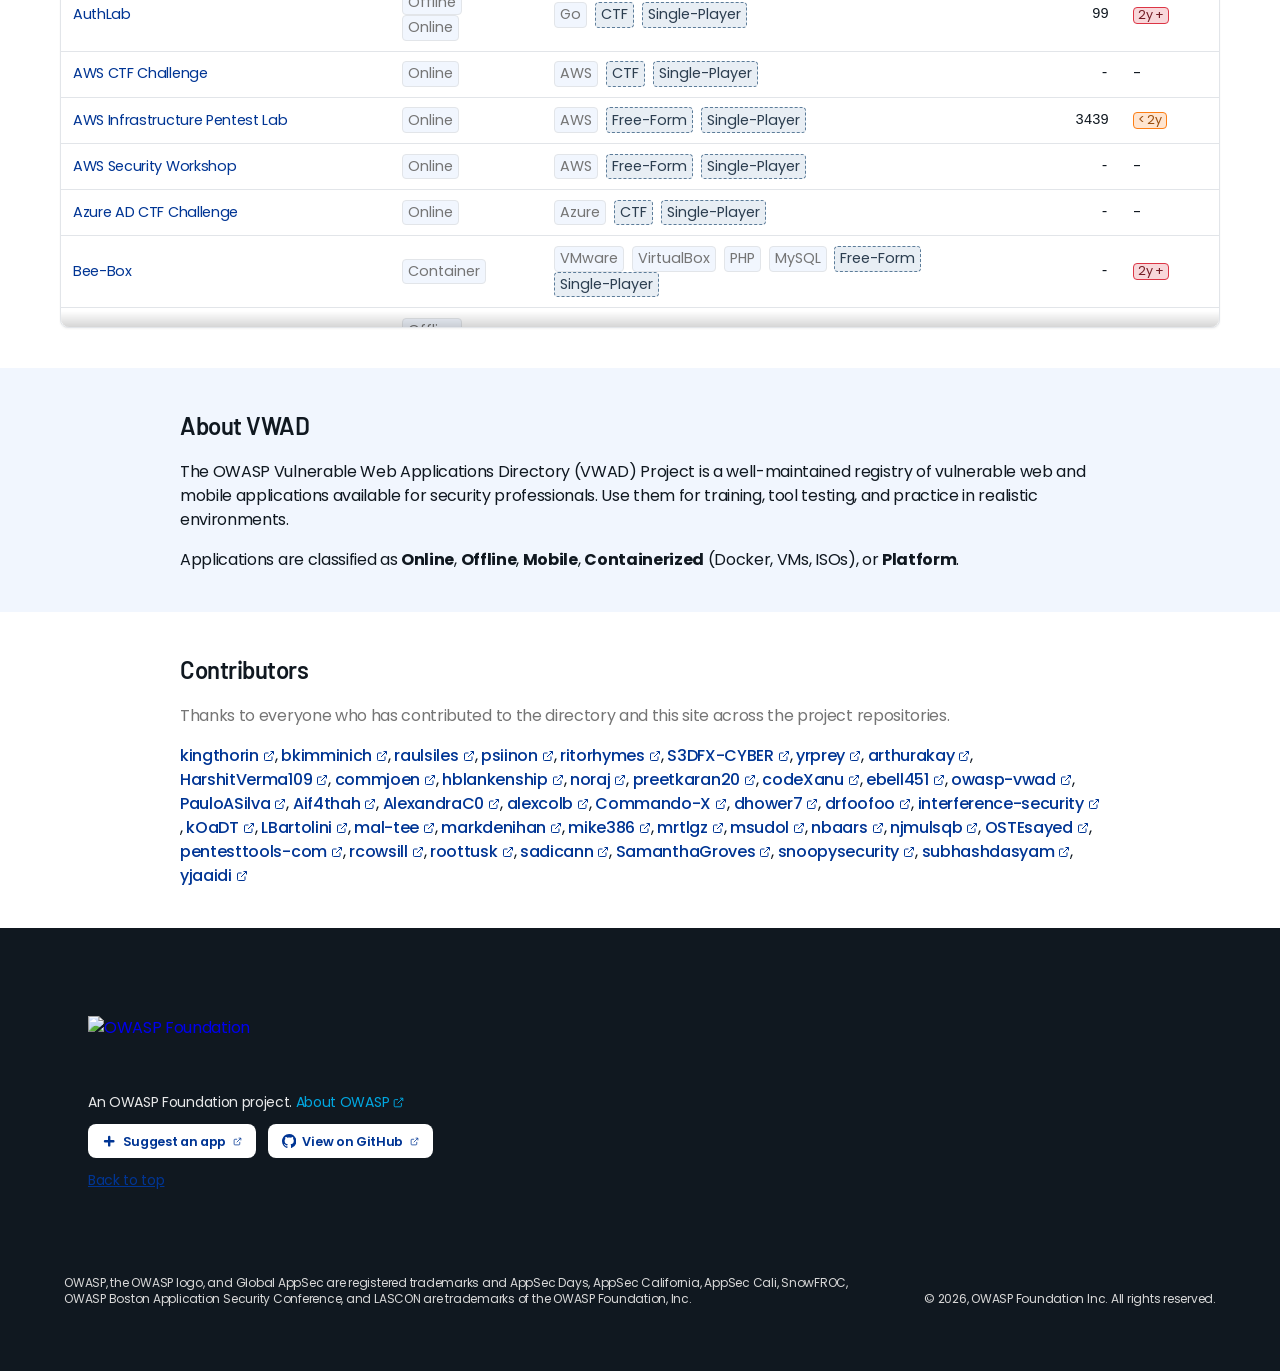
==== commit d62ac3fe: "break up the monolithic site stylesheet Split the old single css/site.css into smaller shared and pa" ====
--- a/index.html
+++ b/index.html
@@ -21,12 +21,20 @@
   <link rel="apple-touch-icon" href="/images/logos/apple-touch-icon.png">
   <script>(function(){var path=window.location.pathname||'/';var basePath;if(path.match(/\/app\/?$/)){basePath=path.replace(/\/app\/?$/,'').replace(/\/$/,'')||'';}else if(path.indexOf('/app/')!==-1&&path.indexOf('app.html')===-1){basePath=path.split('/app/')[0].replace(/\/$/,'')||'';}else{basePath=path.endsWith('/')?path.slice(0,-1):path.replace(/\/[^/]*$/,'');}window.VWAD_BASE=(basePath===''||basePath==='/')?'':basePath;})();</script>
   <script>(function(){var t;try{t=localStorage.getItem('vwad-theme');}catch(e){}var effective;if(!t||t==='system'){effective=window.matchMedia&&matchMedia('(prefers-color-scheme:dark)').matches?'dark':'light';}else{effective=t;}document.documentElement.setAttribute('data-theme',effective);})();</script>
-  <link rel="stylesheet" href="css/site.css?v=9">
+  <link rel="stylesheet" href="css/base.css?v=10">
+  <link rel="stylesheet" href="css/shell.css?v=10">
+  <link rel="stylesheet" href="css/buttons.css?v=10">
+  <link rel="stylesheet" href="css/pills.css?v=10">
+  <link rel="stylesheet" href="css/app-detail.css?v=10">
+  <link rel="stylesheet" href="css/footer.css?v=10">
+  <link rel="stylesheet" href="css/pages/home.css?v=10">
+  <link rel="stylesheet" href="css/pages/search.css?v=10">
+  <link rel="stylesheet" href="css/pages/table.css?v=10">
   <link rel="preconnect" href="https://fonts.googleapis.com">
   <link rel="preconnect" href="https://fonts.gstatic.com" crossorigin>
   <link href="https://fonts.googleapis.com/css2?family=Barlow:wght@400;500;600;700&family=Poppins:wght@400;500;600;700&display=swap&v=10" rel="stylesheet">
 </head>
-<body id="top">
+<body id="top" class="page-home">
   <div class="skip-links">
     <a href="#main-content" class="skip-link">Skip to main content</a>
     <a href="#page-end" class="skip-link">Skip to bottom of page</a>
--- a/css/base.css
+++ b/css/base.css
@@ -0,0 +1,281 @@
+/* Shared foundations and utilities */
+
+:root {
+  /* Community design system (neutral-1, blue-3, accent-blue-4, accent-gold-4, blue-7) */
+  --neutral-1: #101820;
+  --neutral-2: #e2e5e9;
+  --neutral-3: #757575;
+  --blue-7: #f1f6fe;
+  --blue-3: #003594;
+  --accent-blue-4: #00a7e1;
+  --accent-gold-4: #ffb81b;
+  /* First header: dark blue (bg-[#101820]/95) */
+  --header-bg: var(--neutral-1);
+  --header-text: #ffffff;
+  --header-text-muted: rgba(255, 255, 255, 0.8);
+  /* Standard links: dark blue */
+  --link: var(--blue-3);
+  --link-hover: #004bbb;
+  /* Cyan accent */
+  --accent-cyan: var(--accent-blue-4);
+  /* Yellow: footer "Make a Donation" only */
+  --btn-yellow: var(--accent-gold-4);
+  --btn-yellow-hover: #ffc947;
+  --btn-yellow-text: var(--neutral-1);
+  /* Primary blue buttons */
+  --btn-primary-start: var(--blue-3);
+  --btn-primary-end: #004bbb;
+  --btn-primary-hover-start: #004bbb;
+  --btn-primary-hover-end: #0056cc;
+  /* Secondary header gradient - matches live (from-[#1a237e] via-[#303f9f] to-[#42a5f5]) */
+  --gradient-band: linear-gradient(to bottom right, #1a237e 0%, #303f9f 50%, #42a5f5 100%);
+  --bg-page: #ffffff;
+  --bg-alt: var(--blue-7);
+  --bg-card: #ffffff;
+  --text: var(--neutral-1);
+  --text-muted: var(--neutral-3);
+  --border: #e2e5e9;
+  --border-focus: var(--accent-cyan);
+  --radius: 0.5rem; /* community uses .5rem (rounded-lg) */
+  --shadow-sm: 0 1px 2px 0 rgba(0, 0, 0, 0.05);
+  --shadow-md: 0 4px 12px rgba(0, 0, 0, 0.08);
+  /* Barlow (headings, weight 500), Poppins (body) - from community CSS */
+  --font-body: "Poppins", -apple-system, BlinkMacSystemFont, "Segoe UI", sans-serif;
+  --font-heading: "Barlow", -apple-system, BlinkMacSystemFont, "Segoe UI", sans-serif;
+  --font-logo: "Barlow", sans-serif;
+}
+
+/* Dark mode - main content area (preference stored in localStorage, no tracking) */
+[data-theme="dark"] {
+  --bg-page: #1a1d23;
+  --bg-alt: #252830;
+  --bg-card: #252830;
+  --neutral-2: #343a44;
+  --text: #e6e8eb;
+  --text-muted: #9ca3af;
+  --border: #3d424a;
+  --link: #00a7e1;
+  --link-hover: #33b8eb;
+  --link-visited: #00a7e1; /* keep visited links readable on dark bg (no dark purple) */
+  --shadow-sm: 0 1px 2px 0 rgba(0, 0, 0, 0.3);
+  --shadow-md: 0 4px 12px rgba(0, 0, 0, 0.4);
+}
+
+[data-theme="dark"] .site-main a:visited,
+[data-theme="dark"] .footer-standalone a:visited {
+  color: var(--link-visited);
+}
+
+/* "Browse the directory" and other .not-found links: explicit color so visited state is readable (no purple) */
+[data-theme="dark"] .not-found a,
+[data-theme="dark"] .not-found a:visited {
+  color: #00a7e1;
+}
+
+[data-theme="dark"] .not-found a:hover {
+  color: #33b8eb;
+}
+
+*,
+*::before,
+*::after {
+  box-sizing: border-box;
+}
+
+html {
+  font-size: 100%;
+  scroll-behavior: smooth;
+}
+
+@media (prefers-reduced-motion: reduce) {
+  html {
+    scroll-behavior: auto;
+  }
+}
+
+body {
+  margin: 0;
+  font-family: var(--font-body);
+  font-size: 1rem;
+  font-weight: 400;
+  line-height: 1.5;
+  letter-spacing: -0.02em; /* body-16r from community; em so it scales with zoom */
+  background: var(--bg-page);
+  color: var(--text);
+  overflow-wrap: break-word;
+}
+
+/* Skip links: wrapper moves into view when any link is focused */
+.skip-links {
+  position: absolute;
+  top: -3rem;
+  left: 0.75rem;
+  z-index: 100;
+  display: flex;
+  flex-wrap: wrap;
+  gap: 0.5rem;
+  transition: top 0.2s ease;
+}
+
+/* On narrow viewports the two links wrap to two rows; use a larger offset so the full block is off-screen and doesn't overlap the header */
+@media (max-width: 640px) {
+  .skip-links {
+    top: -8rem;
+  }
+}
+
+.skip-links:focus-within {
+  top: 0.75rem;
+}
+
+@media (prefers-reduced-motion: reduce) {
+  .skip-links {
+    transition: none;
+  }
+}
+
+.skip-link {
+  padding: 0.5rem 1rem;
+  background: var(--bg-card);
+  color: var(--link);
+  font-weight: 600;
+  text-decoration: none;
+  border: 2px solid var(--border-focus);
+  border-radius: var(--radius);
+  box-shadow: var(--shadow-md);
+}
+
+.skip-links .skip-link {
+  position: static;
+}
+
+body > .skip-link {
+  position: absolute;
+  top: -3rem;
+  left: 0.75rem;
+}
+
+body > .skip-link:focus {
+  top: 0.75rem;
+}
+
+.skip-link:focus {
+  outline: none;
+}
+
+/* Floating Back to top: fixed bottom-right, always visible. Click scrolls to top and moves focus to main. */
+.back-to-top {
+  display: flex;
+  align-items: center;
+  justify-content: center;
+  position: fixed;
+  bottom: 1.5rem;
+  right: 1.5rem;
+  z-index: 90;
+  width: 2.75rem;
+  height: 2.75rem;
+  min-width: 44px;
+  min-height: 44px;
+  padding: 0;
+  border: none;
+  border-radius: 50%;
+  background: var(--bg-card);
+  color: var(--text);
+  box-shadow: var(--shadow-md);
+  cursor: pointer;
+  text-decoration: none;
+  opacity: 1;
+  transition: opacity 0.2s ease;
+}
+
+.back-to-top.visible {
+  opacity: 1;
+}
+
+.back-to-top:hover {
+  background: var(--neutral-2);
+}
+
+.back-to-top:focus-visible {
+  outline: 2px solid var(--border-focus);
+  outline-offset: 2px;
+}
+
+.back-to-top-icon {
+  display: block;
+  width: 1.25rem;
+  height: 1.25rem;
+  margin: 0 auto;
+}
+
+@media (prefers-reduced-motion: reduce) {
+  .back-to-top {
+    transition: none;
+  }
+}
+
+/* Focus visible - clear outline for keyboard navigation */
+a:focus-visible,
+button:focus-visible,
+input:focus-visible,
+select:focus-visible,
+textarea:focus-visible {
+  outline: 2px solid var(--border-focus);
+  outline-offset: 2px;
+}
+
+/* External link utility */
+.ext-link {
+  display: inline-flex;
+  align-items: center;
+  gap: 0.25rem;
+}
+
+.ext-link::after {
+  content: "";
+  width: 0.75em;
+  height: 0.75em;
+  flex-shrink: 0;
+  background-color: currentColor;
+  mask-image: url("data:image/svg+xml,%3Csvg xmlns='http://www.w3.org/2000/svg' viewBox='0 0 24 24' fill='none' stroke='black' stroke-width='2'%3E%3Cpath d='M18 13v6a2 2 0 0 1-2 2H5a2 2 0 0 1-2-2V8a2 2 0 0 1 2-2h6'/%3E%3Cpolyline points='15 3 21 3 21 9'/%3E%3Cline x1='10' y1='14' x2='21' y2='3'/%3E%3C/svg%3E");
+  mask-size: contain;
+  mask-repeat: no-repeat;
+  mask-position: center;
+  -webkit-mask-image: url("data:image/svg+xml,%3Csvg xmlns='http://www.w3.org/2000/svg' viewBox='0 0 24 24' fill='none' stroke='black' stroke-width='2'%3E%3Cpath d='M18 13v6a2 2 0 0 1-2 2H5a2 2 0 0 1-2-2V8a2 2 0 0 1 2-2h6'/%3E%3Cpolyline points='15 3 21 3 21 9'/%3E%3Cline x1='10' y1='14' x2='21' y2='3'/%3E%3C/svg%3E");
+  -webkit-mask-size: contain;
+  -webkit-mask-repeat: no-repeat;
+  -webkit-mask-position: center;
+}
+
+/* Headings: Barlow weight 500, negative letter-spacing (community heading-h1–h7) */
+h1,
+h2,
+h3,
+h4,
+h5,
+h6 {
+  font-family: var(--font-heading);
+  font-weight: 500;
+  letter-spacing: -0.02em;
+}
+
+.hidden {
+  display: none !important;
+}
+
+.sr-only {
+  position: absolute;
+  width: 1px;
+  height: 1px;
+  padding: 0;
+  margin: -1px;
+  overflow: hidden;
+  clip: rect(0, 0, 0, 0);
+  white-space: nowrap;
+  border: 0;
+}
+
+.muted {
+  color: var(--text-muted);
+  font-size: 0.9rem;
+}
--- a/css/shell.css
+++ b/css/shell.css
@@ -0,0 +1,459 @@
+/* Shared site shell and layout */
+
+.container {
+  max-width: 960px;
+  margin: 0 auto;
+  padding: 0 1.25rem;
+  min-width: 0; /* allow shrink in flex contexts for reflow/zoom */
+}
+
+.container-wide {
+  max-width: 1200px;
+}
+
+/* Header inner: match owasp.community max-width and padding scale */
+.site-header .container-wide {
+  max-width: 1440px;
+  padding-left: 1rem;
+  padding-right: 1rem;
+}
+
+@media (min-width: 640px) {
+  .site-header .container-wide {
+    padding-left: 1.5rem;
+    padding-right: 1.5rem;
+  }
+}
+
+@media (min-width: 768px) {
+  .site-header .container-wide {
+    padding-left: 2rem;
+    padding-right: 2rem;
+  }
+}
+
+@media (min-width: 1024px) {
+  .site-header .container-wide {
+    padding-left: 3rem;
+    padding-right: 3rem;
+  }
+}
+
+@media (min-width: 1280px) {
+  .site-header .container-wide {
+    padding-left: 4rem;
+    padding-right: 4rem;
+  }
+}
+
+@media (min-width: 1536px) {
+  .site-header .container-wide {
+    padding-left: 120px;
+    padding-right: 120px;
+  }
+}
+
+/* Primary header - match owasp.community: sticky, backdrop-blur, bg #101820/95, h-20, border-white/10, shadow-sm */
+.site-header {
+  position: sticky;
+  top: 0;
+  width: 100%;
+  z-index: 50;
+  background: rgba(16, 24, 32, 0.95);
+  -webkit-backdrop-filter: blur(5px);
+  backdrop-filter: blur(5px);
+  border-bottom: 1px solid rgba(255, 255, 255, 0.1);
+  box-shadow: 0 1px 3px 0 rgba(0, 0, 0, 0.1), 0 1px 2px -1px rgba(0, 0, 0, 0.1);
+  min-height: 5rem;
+  padding: 0;
+  transition: transform 0.3s ease-out;
+}
+
+.site-header .container,
+.site-header .container-wide {
+  display: flex;
+  flex-direction: row;
+  flex-wrap: wrap;
+  align-items: center;
+  justify-content: space-between;
+  min-height: 5rem;
+  gap: 0.5rem;
+}
+
+/* Logo: OWASP header SVG - h-10 (2.5rem), fixed width, shrink-0, hover opacity 90% (community) */
+.logo {
+  display: block;
+  flex-shrink: 0;
+  height: 2.5rem;
+  width: 132.894px;
+  text-decoration: none;
+}
+
+.logo.logo-wasp {
+  width: 2.5rem;
+  height: 2.5rem;
+  transition: opacity 0.2s ease;
+}
+
+/* Left group: brand + Suggest app (contribute to directory) */
+.header-left {
+  display: flex;
+  align-items: center;
+  gap: 0.5rem;
+  flex-shrink: 0;
+}
+
+/* Left-side brand: wasp logo + VWAD wordmark SVG. Sizing: wasp and VWAD both 2.5rem height (viewBox 40×40 and 72×40). */
+.header-brand {
+  display: inline-flex;
+  align-items: center;
+  gap: 0.6rem;
+  text-decoration: none;
+  color: var(--header-text);
+  flex-shrink: 0;
+}
+
+.header-brand:hover {
+  opacity: 0.9;
+}
+
+.header-brand-name {
+  font-family: var(--font-heading);
+  font-weight: 600;
+  font-size: 1.1rem;
+  letter-spacing: -0.02em;
+  color: inherit;
+}
+
+/* VWAD wordmark: inline SVG with viewBox 0 0 72 40 (extra right padding so D does not clip on small screens); height matches wasp (2.5rem). */
+.header-brand-name .vwad-wordmark {
+  display: block;
+  height: 2.5rem;
+  width: auto;
+}
+
+/* OWASP wordmark in header-actions: viewBox 44 0 90 40 (letterforms + left padding so O not clipped); 2.5rem to match VWAD/wasp. */
+.header-actions .owasp-wordmark {
+  display: block;
+  height: 2.5rem;
+  width: auto;
+  color: inherit;
+}
+
+@media (max-width: 450px) {
+  .header-brand {
+    gap: 0.4rem;
+  }
+
+  .logo.logo-wasp,
+  .header-brand-name .vwad-wordmark,
+  .header-actions .owasp-wordmark {
+    height: 1.65rem;
+  }
+
+  .logo.logo-wasp {
+    width: 1.65rem;
+  }
+}
+
+@media (max-width: 380px) {
+  .logo.logo-wasp,
+  .header-brand-name .vwad-wordmark,
+  .header-actions .owasp-wordmark {
+    height: 1.32rem;
+  }
+
+  .logo.logo-wasp {
+    width: 1.32rem;
+  }
+}
+
+.logo:hover {
+  opacity: 0.9;
+}
+
+.header-logo {
+  display: block;
+  height: 100%;
+  width: 100%;
+  object-fit: contain;
+  color: var(--header-text);
+}
+
+/* OWASP logo wasp wing flap on hover (from owasp.community) */
+@keyframes owaspWingFlap {
+  0%   { transform: rotate(0); }
+  20%  { transform: rotate(-12deg); }
+  40%  { transform: rotate(9deg); }
+  60%  { transform: rotate(-6deg); }
+  100% { transform: rotate(0); }
+}
+
+.owasp-logo #wasp-wings {
+  transform-origin: 52% 34%;
+  transform-box: fill-box;
+  will-change: transform;
+}
+
+.owasp-logo:hover #wasp-wings {
+  animation: 0.9s ease-in-out owaspWingFlap;
+}
+
+.header-actions {
+  display: flex;
+  flex-wrap: wrap;
+  gap: 0.75rem 1.5rem;
+  align-items: center;
+  justify-content: flex-end;
+}
+
+.header-actions a {
+  color: var(--header-text-muted);
+  text-decoration: none;
+  font-weight: 500;
+  font-family: var(--font-heading);
+  font-size: 0.95rem;
+}
+
+.header-actions a:hover {
+  color: var(--header-text);
+}
+
+/* Create Account: outline button (community) - border #757575, hover cyan */
+.header-actions a.nav-create-account {
+  color: var(--header-text);
+  border: 2px solid var(--neutral-3);
+  padding: 0.35rem 0.75rem;
+  border-radius: var(--radius);
+  font-size: 0.875rem;
+  font-weight: 600;
+  transition: border-color 0.3s, background-color 0.3s, color 0.3s;
+}
+
+.header-actions a.nav-create-account:hover {
+  border-color: rgba(0, 167, 225, 0.6);
+  background: rgba(0, 167, 225, 0.1);
+  color: var(--accent-cyan);
+}
+
+.header-actions a.nav-cta {
+  color: var(--header-text);
+  background: linear-gradient(to right, var(--btn-primary-start), var(--btn-primary-end));
+  padding: 0.35rem 0.75rem;
+  border-radius: 0.5rem; /* rounded-lg to match community */
+  font-size: 0.875rem;
+  font-weight: 600;
+}
+
+.header-actions a.nav-cta:hover {
+  background: linear-gradient(to right, var(--btn-primary-hover-start), var(--btn-primary-hover-end));
+  color: var(--header-text);
+  box-shadow: 0 10px 15px -3px rgba(0, 53, 148, 0.3), 0 4px 6px -4px rgba(0, 53, 148, 0.3);
+}
+
+.theme-toggle {
+  display: inline-flex;
+  flex-direction: column;
+  align-items: center;
+  justify-content: center;
+  gap: 0.15rem;
+  min-width: 44px;
+  min-height: 44px;
+  padding: 0.35rem 0.5rem;
+  margin: 0;
+  border: none;
+  background: none;
+  color: var(--header-text-muted);
+  cursor: pointer;
+  border-radius: var(--radius);
+  transition: color 0.2s, background-color 0.2s;
+}
+
+.theme-toggle:hover {
+  color: var(--header-text);
+  background: rgba(255, 255, 255, 0.08);
+}
+
+.theme-toggle:focus-visible {
+  outline: 2px solid rgba(255, 255, 255, 0.9);
+  outline-offset: 2px;
+}
+
+.theme-toggle-icon-wrap {
+  display: flex;
+  align-items: center;
+  justify-content: center;
+  line-height: 0;
+}
+
+.theme-toggle-icon {
+  display: block;
+  flex-shrink: 0;
+}
+
+.theme-toggle-label {
+  font-family: var(--font-body);
+  font-size: 0.65rem;
+  font-weight: 600;
+  text-transform: uppercase;
+  letter-spacing: 0.04em;
+  line-height: 1.1;
+}
+
+/* Header "Suggest app" link - matches theme-toggle layout (icon + label) */
+.header-suggest {
+  display: inline-flex;
+  flex-direction: column;
+  align-items: center;
+  justify-content: center;
+  gap: 0.15rem;
+  min-width: 44px;
+  min-height: 44px;
+  padding: 0.35rem 0.5rem;
+  color: var(--header-text-muted);
+  text-decoration: none;
+  border-radius: var(--radius);
+  transition: color 0.2s, background-color 0.2s;
+}
+
+.header-suggest:hover {
+  color: var(--header-text);
+  background: rgba(255, 255, 255, 0.08);
+}
+
+.header-suggest:focus-visible {
+  outline: 2px solid rgba(255, 255, 255, 0.9);
+  outline-offset: 2px;
+}
+
+.header-suggest-icon-wrap {
+  display: flex;
+  align-items: center;
+  justify-content: center;
+  line-height: 0;
+}
+
+.header-suggest .icon-plus {
+  display: block;
+  flex-shrink: 0;
+  width: 22px;
+  height: 22px;
+}
+
+.header-suggest-label {
+  font-family: var(--font-body);
+  font-size: 0.65rem;
+  font-weight: 600;
+  text-transform: uppercase;
+  letter-spacing: 0.04em;
+  line-height: 1.1;
+}
+
+[data-theme="dark"] .project-header {
+  /* Same gradient as light so header matches live site */
+  background: linear-gradient(to bottom right, #1a237e 0%, #303f9f 50%, #42a5f5 100%);
+}
+
+/* Secondary header - gradient matches live (from-[#1a237e] via-[#303f9f] to-[#42a5f5]) */
+.project-header {
+  background: var(--gradient-band);
+  padding: clamp(1rem, 2vw, 1.25rem) 0 clamp(1.25rem, 2.5vw, 1.5rem);
+  margin-bottom: 0;
+}
+
+.project-header .container {
+  display: flex;
+  flex-direction: column;
+  align-items: flex-start;
+  gap: 0.35rem 0;
+}
+
+.project-header-top {
+  display: flex;
+  flex-wrap: wrap;
+  align-items: baseline;
+  justify-content: space-between;
+  gap: 0.5rem 1rem;
+  width: 100%;
+}
+
+.project-title {
+  margin: 0;
+  font-size: clamp(1.35rem, 3.5vw, 1.85rem);
+  font-weight: 600;
+  font-family: var(--font-heading);
+  color: #fff;
+  letter-spacing: -0.03em;
+  width: 100%;
+  line-height: 1.3;
+}
+
+.project-header-top .project-title {
+  width: auto;
+}
+
+.project-subtitle {
+  margin: 0;
+  font-size: clamp(0.9rem, 1.5vw, 1rem);
+  color: rgba(255, 255, 255, 0.85);
+  font-family: var(--font-body);
+  text-align: right;
+}
+
+/* Tagline on gradient: light text like title (#fff) and subtitle (white/0.85) */
+.project-header .project-tagline {
+  margin: 0;
+  font-size: clamp(0.9rem, 1.5vw, 1rem);
+  line-height: 1.45;
+  color: rgba(255, 255, 255, 0.85);
+  font-family: var(--font-body);
+  max-width: 56ch;
+}
+
+.project-header-contributors {
+  margin: 0.25rem 0 0;
+  font-size: clamp(0.85rem, 1.4vw, 0.95rem);
+  color: rgba(255, 255, 255, 0.85);
+  font-family: var(--font-body);
+}
+
+.project-header-contributors a,
+.project-header-contributors a:link,
+.project-header-contributors a:visited {
+  color: #fff;
+  text-decoration: underline;
+}
+
+.project-header-contributors a:focus-visible {
+  outline: 2px solid #fff;
+  outline-offset: 2px;
+}
+
+.section {
+  padding: 2.5rem 0;
+}
+
+.section-alt {
+  background: var(--bg-alt);
+}
+
+.section h2 {
+  margin: 0 0 1rem;
+  font-size: 1.5rem;
+  font-weight: 600;
+  font-family: var(--font-heading);
+  color: var(--text);
+}
+
+.section p {
+  margin: 0 0 1rem;
+}
+
+.section p:last-child {
+  margin-bottom: 0;
+}
+
+.section-desc {
+  color: var(--text-muted);
+  margin: 0 0 1rem;
+}
--- a/css/buttons.css
+++ b/css/buttons.css
@@ -0,0 +1,80 @@
+/* Shared button primitives and variants */
+
+.btn {
+  display: inline-flex;
+  align-items: center;
+  justify-content: center;
+  gap: 0.5rem;
+  padding: 0.5rem 1rem;
+  font: inherit;
+  font-weight: 600;
+  font-family: var(--font-body);
+  text-decoration: none;
+  border-radius: var(--radius);
+  border: none;
+  cursor: pointer;
+  transition: background-color 0.2s, color 0.2s, border-color 0.2s;
+}
+
+.btn-primary {
+  background: linear-gradient(to right, var(--btn-primary-start), var(--btn-primary-end));
+  color: #ffffff;
+}
+
+.btn-primary:hover {
+  background: linear-gradient(to right, var(--btn-primary-hover-start), var(--btn-primary-hover-end));
+  color: #ffffff;
+}
+
+.btn-secondary {
+  background: var(--bg-card);
+  color: var(--text);
+  border: 2px solid #757575;
+}
+
+.btn-secondary:hover {
+  border-color: var(--accent-cyan);
+  color: var(--link);
+}
+
+/* View on GitHub - white button, same blue in light/dark (no theme shift) */
+.btn-github {
+  display: inline-flex;
+  align-items: center;
+  gap: 0.5rem;
+  background: #ffffff !important;
+  color: #003594 !important;
+  border: 1px solid rgba(255, 255, 255, 0.4);
+}
+
+.btn-github:hover {
+  background: rgba(255, 255, 255, 0.95) !important;
+  color: #004bbb !important;
+}
+
+.btn-github .icon-github {
+  width: 1.125rem;
+  height: 1.125rem;
+  flex-shrink: 0;
+}
+
+/* Suggest an app - same style as View on GitHub (white button, blue text) */
+.btn-suggest {
+  display: inline-flex;
+  align-items: center;
+  gap: 0.5rem;
+  background: #ffffff !important;
+  color: #003594 !important;
+  border: 1px solid rgba(255, 255, 255, 0.4);
+}
+
+.btn-suggest:hover {
+  background: rgba(255, 255, 255, 0.95) !important;
+  color: #004bbb !important;
+}
+
+.btn-suggest .icon-plus {
+  width: 1.125rem;
+  height: 1.125rem;
+  flex-shrink: 0;
+}
--- a/css/pills.css
+++ b/css/pills.css
@@ -0,0 +1,53 @@
+/* Shared pill styles */
+
+.pill {
+  display: inline-block;
+  padding: 0.08em 0.35em;
+  font-size: 0.875em;
+  line-height: 1;
+  vertical-align: middle;
+  background: var(--bg-alt);
+  border-radius: 4px;
+  color: var(--text-muted);
+  border: 1px solid var(--border);
+}
+
+.pill-collection {
+  text-transform: capitalize;
+}
+
+/* Category pills: distinct from technology (dashed border, tinted background) */
+.pill.pill-category {
+  text-transform: capitalize;
+  border-style: dashed;
+  border-width: 1px;
+  border-color: #5c7c99;
+  background: #e8eef4;
+  color: #2c3e50;
+}
+
+[data-theme="dark"] .pill.pill-category {
+  border-color: #6b8fb3;
+  background: #2a3544;
+  color: #b8d4e8;
+}
+
+/* Dark mode: higher contrast for Collection and Technology pills */
+[data-theme="dark"] .pill:not([class*="pill-updated"]):not(.pill-category) {
+  background: #3d424a;
+  color: #e6e8eb;
+  border-color: #5d636b;
+}
+
+/* Updated band pills (traffic-light style) */
+.pill-updated-lt1mo { background: #d4edda; border-color: #28a745; color: #155724; }
+.pill-updated-lt6mo { background: #cce5ff; border-color: #0d6efd; color: #084298; }
+.pill-updated-lt1y   { background: #fff3cd; border-color: #ffc107; color: #856404; }
+.pill-updated-lt2y   { background: #ffe5d0; border-color: #fd7e14; color: #984c0c; }
+.pill-updated-2y     { background: #f8d7da; border-color: #dc3545; color: #721c24; }
+
+[data-theme="dark"] .pill-updated-lt1mo { background: #1e4620; border-color: #2e7d32; color: #a5d6a7; }
+[data-theme="dark"] .pill-updated-lt6mo { background: #0d2137; border-color: #1565c0; color: #90caf9; }
+[data-theme="dark"] .pill-updated-lt1y   { background: #4a3f00; border-color: #ffa000; color: #ffe082; }
+[data-theme="dark"] .pill-updated-lt2y   { background: #4a2c00; border-color: #e65100; color: #ffcc80; }
+[data-theme="dark"] .pill-updated-2y     { background: #4a1515; border-color: #c62828; color: #ef9a9a; }
--- a/css/app-detail.css
+++ b/css/app-detail.css
@@ -0,0 +1,106 @@
+/* Shared app-detail component styles used on the homepage featured card and app page */
+
+.app-detail-title {
+  font-size: 1.75rem;
+  margin: 0 0 0.5rem;
+  font-weight: 700;
+  font-family: var(--font-heading);
+  color: var(--text);
+}
+
+.app-detail-meta {
+  display: grid;
+  gap: 0.35rem;
+  margin-bottom: 0.75rem;
+}
+
+.app-detail-row {
+  display: flex;
+  flex-wrap: wrap;
+  align-items: baseline;
+  gap: 0.5rem;
+}
+
+.app-detail-row .label {
+  color: var(--text-muted);
+  font-size: 1rem;
+  font-weight: 600;
+  min-width: 7rem;
+}
+
+/* App detail/feature action buttons (Link + references). Icons from SVG sprite in js/app.js; .btn-icon sizes the <svg><use href="#icon-..."/> */
+.app-detail-links {
+  margin-top: 0.25rem;
+  margin-bottom: 0.75rem;
+  display: flex;
+  flex-wrap: wrap;
+  gap: 0.5rem;
+}
+
+.app-detail-links .btn-icon {
+  width: 1em;
+  height: 1em;
+  flex-shrink: 0;
+}
+
+/* Keep primary/secondary button text from being overridden by link color */
+.app-detail-links a.btn.btn-primary,
+.app-detail-links a.btn.btn-primary:hover {
+  color: #ffffff !important;
+}
+
+.app-detail-links a.btn.btn-secondary {
+  color: var(--text) !important;
+}
+
+.app-detail-links a.btn.btn-secondary:hover {
+  color: var(--link) !important;
+}
+
+.app-detail-description {
+  margin-bottom: 0.75rem;
+}
+
+.app-detail-description p {
+  margin: 0;
+}
+
+.app-detail-notes {
+  margin-bottom: 0.75rem;
+}
+
+.app-detail-notes h2 {
+  font-size: 1rem;
+  font-family: var(--font-heading);
+  margin: 0 0 0.5rem;
+  line-height: 1.25;
+  color: var(--text-muted);
+}
+
+.app-detail-notes p {
+  margin: 0;
+  white-space: pre-wrap;
+}
+
+.app-detail-stars-badge {
+  display: inline-block;
+  height: 1.25rem;
+  width: auto;
+  align-self: center;
+  vertical-align: middle;
+}
+
+.app-detail-back {
+  margin: 1.5rem 0 0;
+  padding-top: 1rem;
+  border-top: 1px solid var(--border);
+}
+
+.app-detail-back a {
+  color: var(--link);
+  text-decoration: none;
+}
+
+.app-detail-back a:hover {
+  text-decoration: underline;
+}
--- a/css/footer.css
+++ b/css/footer.css
@@ -0,0 +1,261 @@
+/* Active site footer */
+
+.site-footer {
+  background: var(--neutral-1);
+  padding: 2rem 1rem 2rem;
+  margin-top: 0;
+}
+
+.site-footer .footer-inner {
+  max-width: 1440px;
+  margin: 0 auto;
+  width: 100%;
+  display: flex;
+  flex-direction: column;
+  align-items: center;
+  justify-content: center;
+  gap: 2rem;
+}
+
+@media (min-width: 640px) {
+  .site-footer {
+    padding-left: 1.5rem;
+    padding-right: 1.5rem;
+    padding-top: 2.5rem;
+    padding-bottom: 2.5rem;
+  }
+}
+
+@media (min-width: 768px) {
+  .site-footer {
+    padding-left: 2rem;
+    padding-right: 2rem;
+  }
+}
+
+@media (min-width: 1024px) {
+  .site-footer {
+    padding: 3rem 3rem 3rem;
+  }
+
+  .site-footer .footer-inner {
+    gap: 3rem;
+  }
+}
+
+@media (min-width: 1280px) {
+  .site-footer {
+    padding-left: 4rem;
+    padding-right: 4rem;
+    padding-top: 4rem;
+    padding-bottom: 4rem;
+  }
+
+  .site-footer .footer-inner {
+    gap: 4rem;
+  }
+}
+
+@media (min-width: 1536px) {
+  .site-footer {
+    padding-left: 120px;
+    padding-right: 120px;
+  }
+}
+
+.footer-standalone {
+  padding: 1.5rem 1.5rem 1.25rem;
+  width: 100%;
+}
+
+.footer-logo {
+  display: block;
+  text-decoration: none;
+  margin-bottom: 0.75rem;
+  width: 160px;
+  height: 3rem;
+  flex-shrink: 0;
+}
+
+.footer-logo img {
+  display: block;
+  width: 100%;
+  height: 100%;
+  object-fit: contain;
+  object-position: left center;
+}
+
+@media (min-width: 640px) {
+  .footer-logo {
+    width: 186px;
+    height: 3.5rem;
+  }
+}
+
+@media (min-width: 1024px) {
+  .footer-logo {
+    width: 213px;
+    height: 4rem;
+  }
+}
+
+.footer-logo:hover {
+  opacity: 0.9;
+}
+
+.footer-tagline {
+  margin: 0;
+  max-width: none;
+  font-family: var(--font-body);
+  font-size: 0.875rem;
+  line-height: 1.4;
+  color: rgba(255, 255, 255, 0.9);
+}
+
+@media (min-width: 640px) {
+  .footer-tagline {
+    font-size: 14px;
+    line-height: 20px;
+  }
+}
+
+.footer-standalone .footer-tagline a {
+  color: #00a7e1;
+  text-decoration: none;
+}
+
+.footer-standalone .footer-tagline a:hover {
+  text-decoration: underline;
+}
+
+/* Footer buttons row (Suggest an app + View on GitHub) */
+.footer-buttons {
+  display: flex;
+  flex-wrap: wrap;
+  gap: 0.75rem;
+  margin-top: 0.75rem;
+}
+
+/* Footer: View on GitHub ~20% smaller */
+.site-footer .btn-github--footer {
+  font-size: 0.8em;
+  padding: 0.4rem 0.8rem;
+  gap: 0.4rem;
+  margin-top: 1.25rem;
+  margin-bottom: 1.25rem;
+}
+
+.site-footer .footer-buttons .btn-github--footer,
+.site-footer .footer-buttons .btn-suggest--footer {
+  margin-top: 0;
+  margin-bottom: 0;
+}
+
+.site-footer .btn-github--footer .icon-github {
+  width: 0.9rem;
+  height: 0.9rem;
+}
+
+.site-footer .btn-suggest--footer {
+  font-size: 0.8em;
+  padding: 0.4rem 0.8rem;
+  gap: 0.4rem;
+}
+
+.site-footer .btn-suggest--footer .icon-plus {
+  width: 0.9rem;
+  height: 0.9rem;
+  stroke-width: 4;
+}
+
+.footer-back-to-top {
+  margin: 0.75rem 0 0;
+  font-size: 0.875rem;
+}
+
+.footer-back-to-top-link {
+  color: var(--link);
+  text-decoration: underline;
+}
+
+.footer-back-to-top-link:hover {
+  color: var(--link-hover);
+}
+
+/* Bottom row - trademark + copyright, text #d7d7d7 */
+.footer-bottom {
+  display: flex;
+  flex-direction: column;
+  gap: 1rem;
+  width: 100%;
+  align-items: flex-start;
+}
+
+@media (min-width: 1024px) {
+  .footer-bottom {
+    flex-direction: row;
+    justify-content: space-between;
+    align-items: flex-end;
+    gap: 4rem;
+  }
+}
+
+.footer-legal {
+  font-family: var(--font-body);
+  font-size: 10px;
+  letter-spacing: -0.2px;
+  line-height: 14px;
+  color: #d7d7d7;
+  margin: 0;
+  order: 2;
+}
+
+@media (min-width: 640px) {
+  .footer-legal {
+    font-size: 11px;
+    letter-spacing: -0.22px;
+    line-height: 15px;
+  }
+}
+
+@media (min-width: 1024px) {
+  .footer-legal {
+    font-size: 12px;
+    letter-spacing: -0.24px;
+    line-height: 16px;
+    order: 1;
+    flex: 1;
+  }
+}
+
+.footer-copy {
+  font-family: var(--font-body);
+  font-size: 10px;
+  letter-spacing: -0.2px;
+  line-height: 14px;
+  color: #d7d7d7;
+  margin: 0;
+  order: 1;
+  white-space: nowrap;
+}
+
+@media (min-width: 640px) {
+  .footer-copy {
+    font-size: 11px;
+    letter-spacing: -0.22px;
+    line-height: 15px;
+  }
+}
+
+@media (min-width: 1024px) {
+  .footer-copy {
+    font-size: 12px;
+    letter-spacing: -0.24px;
+    line-height: 16px;
+    order: 2;
+  }
+}
+
+.site-footer .btn {
+  margin: 0;
+}
--- a/css/pages/home.css
+++ b/css/pages/home.css
@@ -0,0 +1,63 @@
+/* Homepage-only styles */
+
+.page-home #browse .container {
+  max-width: 1200px;
+}
+
+.page-home #featured.section {
+  padding: 1rem 0;
+}
+
+.page-home .featured-heading-row {
+  display: flex;
+  flex-wrap: wrap;
+  align-items: baseline;
+  gap: 0.35rem 0.5rem;
+  margin: 0 0 0.6rem;
+}
+
+.page-home #featured.section .featured-heading-row h2 {
+  margin: 0;
+  font-size: 1.35rem;
+}
+
+.page-home .featured-desc {
+  margin: 0;
+  font-size: 0.9rem;
+  font-weight: 400;
+  color: var(--text-muted);
+  font-family: var(--font-body);
+}
+
+.page-home .featured-app {
+  margin-top: 0.5rem;
+}
+
+/* Featured app title link: same color as heading, underline only (no bright link blue) */
+.page-home #featured .app-detail-title a {
+  color: inherit;
+  text-decoration: underline;
+  text-underline-offset: 0.15em;
+}
+
+.page-home #featured .app-detail-title a:hover {
+  color: inherit;
+}
+
+/* Contributors section: same link styling as collection list */
+.page-home .contributors-links a,
+.page-home .contributors-links a:link,
+.page-home .contributors-links a:visited {
+  color: var(--link);
+  text-decoration: none;
+  font-weight: 500;
+}
+
+.page-home .contributors-links a:hover {
+  text-decoration: underline;
+  color: var(--link-hover);
+}
+
+[data-theme="dark"] .page-home .contributors-links a:visited {
+  color: var(--link-visited);
+}
--- a/css/pages/search.css
+++ b/css/pages/search.css
@@ -0,0 +1,541 @@
+/* Homepage browse/search controls */
+
+.page-home .search-controls {
+  display: grid;
+  gap: 1rem;
+  margin-bottom: 1.5rem;
+}
+
+.page-home .search-type-switch-wrap {
+  display: flex;
+  flex-direction: column;
+  align-items: center;
+  gap: 0.5rem;
+}
+
+.page-home .search-type-label {
+  margin: 0;
+  color: var(--text-muted);
+  font-family: var(--font-heading);
+  font-size: 0.95rem;
+  font-weight: 700;
+  letter-spacing: 0.04em;
+  text-transform: uppercase;
+}
+
+.page-home .search-type-switch {
+  display: inline-grid;
+  grid-template-columns: repeat(2, minmax(0, 1fr));
+  gap: 0.25rem;
+  padding: 0.25rem;
+  border: 1px solid var(--border);
+  border-radius: 999px;
+  background: linear-gradient(180deg, rgba(0, 53, 148, 0.09), rgba(0, 167, 225, 0.04)), var(--bg-card);
+  box-shadow: var(--shadow-sm);
+}
+
+[data-theme="dark"] .page-home .search-type-switch {
+  border-color: #4a5160;
+  background: linear-gradient(180deg, rgba(0, 167, 225, 0.16), rgba(0, 167, 225, 0.05)), rgba(37, 40, 48, 0.96);
+}
+
+.page-home .search-type-tab {
+  min-width: 8.5rem;
+  padding: 0.65rem 1.2rem;
+  border: 0;
+  border-radius: 999px;
+  background: transparent;
+  color: var(--text-muted);
+  font: inherit;
+  font-weight: 600;
+  cursor: pointer;
+  transition: background-color 0.2s ease, color 0.2s ease, transform 0.2s ease, box-shadow 0.2s ease;
+}
+
+.page-home .search-type-tab:hover {
+  color: var(--text);
+}
+
+.page-home .search-type-tab.is-active {
+  background: linear-gradient(to right, #003594, #42a5f5);
+  color: #fff;
+  box-shadow: var(--shadow-sm);
+  transform: translateY(-1px);
+}
+
+[data-theme="dark"] .page-home .search-type-tab.is-active {
+  background: #101820;
+  color: var(--accent-cyan);
+  box-shadow: inset 0 0 0 1px var(--accent-cyan), var(--shadow-sm);
+}
+
+.page-home .search-panel {
+  padding: 1rem;
+  border: 1px solid var(--border);
+  border-radius: 1rem;
+  background: linear-gradient(180deg, rgba(0, 53, 148, 0.03), rgba(0, 167, 225, 0.02) 55%, transparent), var(--bg-card);
+  box-shadow: var(--shadow-sm);
+}
+
+[data-theme="dark"] .page-home .search-panel {
+  border-color: #4a5160;
+  background: linear-gradient(180deg, rgba(0, 167, 225, 0.12), rgba(37, 40, 48, 0.96) 4rem), var(--bg-card);
+}
+
+.page-home .search-panel[hidden] {
+  display: none;
+}
+
+.page-home .search-panel-desc {
+  margin: 0 0 0.85rem;
+}
+
+.page-home .search-panel-basic .search-row {
+  margin: 0;
+}
+
+.page-home .search-row {
+  display: flex;
+  flex-wrap: wrap;
+  gap: 0.75rem;
+  align-items: center;
+  min-width: 0;
+}
+
+.page-home .search-input {
+  flex: 1 1 12rem;
+  min-width: 0;
+  max-width: 100%;
+  padding: 0.5rem 0.75rem;
+  font: inherit;
+  color: var(--text);
+  background: var(--bg-card);
+  border: 1px solid var(--border);
+  border-radius: var(--radius);
+}
+
+.page-home .search-input:focus {
+  outline: none;
+  border-color: var(--border-focus);
+  box-shadow: 0 0 0 3px rgba(0, 167, 225, 0.2);
+}
+
+.page-home .search-input::placeholder {
+  color: var(--text-muted);
+}
+
+.page-home .filter-select,
+.page-home .filter-tech,
+.page-home .advanced-filter-select {
+  padding: 0.5rem 0.75rem;
+  font: inherit;
+  color: var(--text);
+  background: var(--bg-card);
+  border: 1px solid var(--border);
+  border-radius: var(--radius);
+  min-width: 0;
+  flex: 1 1 10rem;
+  max-width: 100%;
+}
+
+.page-home .filter-select:focus,
+.page-home .filter-tech:focus,
+.page-home .advanced-filter-select:focus {
+  outline: none;
+  border-color: var(--border-focus);
+  box-shadow: 0 0 0 3px rgba(0, 167, 225, 0.16);
+}
+
+.page-home .basic-single-select {
+  position: relative;
+  flex: 1 1 10rem;
+  min-width: 0;
+  max-width: 100%;
+}
+
+.page-home .basic-single-select::after {
+  content: "";
+  position: absolute;
+  top: 50%;
+  right: 1rem;
+  width: 0.55rem;
+  height: 0.55rem;
+  border-right: 2px solid currentColor;
+  border-bottom: 2px solid currentColor;
+  color: var(--text);
+  opacity: 0.6;
+  transform: translateY(-60%) rotate(45deg);
+  pointer-events: none;
+}
+
+.page-home .filter-select-single {
+  width: 100%;
+  min-height: 2.75rem;
+  padding: 0.65rem 2.3rem 0.65rem 0.85rem;
+  border: 1px solid var(--border);
+  border-radius: 0.75rem;
+  background: var(--bg-card);
+  box-shadow: var(--shadow-sm);
+  appearance: none;
+  -webkit-appearance: none;
+  cursor: pointer;
+}
+
+.page-home .filter-select-single:focus {
+  outline: none;
+  border-color: var(--border-focus);
+  box-shadow: 0 0 0 3px rgba(0, 167, 225, 0.16);
+}
+
+.page-home .advanced-search-grid {
+  display: grid;
+  grid-template-columns: repeat(2, minmax(0, 1fr));
+  gap: 1rem;
+}
+
+.page-home .advanced-field {
+  min-width: 0;
+  padding: 0.95rem;
+  border: 1px solid var(--border);
+  border-radius: 0.85rem;
+  background: rgba(255, 255, 255, 0.72);
+  box-shadow: inset 0 1px 0 rgba(255, 255, 255, 0.45);
+}
+
+[data-theme="dark"] .page-home .advanced-field {
+  border-color: #4a5160;
+  background: rgba(16, 24, 32, 0.44);
+  box-shadow: none;
+}
+
+.page-home .advanced-field-query {
+  grid-column: 1 / -1;
+}
+
+.page-home .advanced-field .search-input,
+.page-home .advanced-filter-select {
+  width: 100%;
+  max-width: 100%;
+  flex: 0 0 auto;
+}
+
+.page-home .advanced-field-label {
+  display: block;
+  margin: 0 0 0.6rem;
+  color: var(--text);
+  font-family: var(--font-heading);
+  font-weight: 600;
+}
+
+.page-home .advanced-field-topline {
+  display: flex;
+  align-items: flex-start;
+  justify-content: space-between;
+  gap: 0.75rem;
+  margin-bottom: 0.6rem;
+}
+
+.page-home .advanced-field-topline .advanced-field-label {
+  margin: 0;
+}
+
+.page-home .advanced-match-mode {
+  display: inline-flex;
+  gap: 0.25rem;
+  padding: 0.2rem;
+  border: 1px solid var(--border);
+  border-radius: 999px;
+  background: var(--bg-alt);
+}
+
+[data-theme="dark"] .page-home .advanced-match-mode {
+  border-color: #4a5160;
+  background: #252830;
+}
+
+.page-home .advanced-match-chip {
+  padding: 0.3rem 0.7rem;
+  border: 0;
+  border-radius: 999px;
+  background: transparent;
+  color: var(--text-muted);
+  font: inherit;
+  font-size: 0.8125rem;
+  font-weight: 700;
+  cursor: pointer;
+}
+
+.page-home .advanced-match-chip.is-active {
+  background: linear-gradient(to right, #003594, #42a5f5);
+  color: #fff;
+  box-shadow: var(--shadow-sm);
+}
+
+[data-theme="dark"] .page-home .advanced-match-chip.is-active {
+  background: #101820;
+  color: var(--accent-cyan);
+  box-shadow: inset 0 0 0 1px var(--accent-cyan), var(--shadow-sm);
+}
+
+.page-home .advanced-multi-select {
+  position: relative;
+}
+
+.page-home .advanced-select-trigger {
+  display: flex;
+  align-items: center;
+  justify-content: space-between;
+  gap: 0.75rem;
+  width: 100%;
+  min-height: 2.75rem;
+  padding: 0.65rem 0.85rem;
+  border: 1px solid var(--border);
+  border-radius: 0.75rem;
+  background: var(--bg-card);
+  color: var(--text);
+  font: inherit;
+  text-align: left;
+  cursor: pointer;
+  box-shadow: var(--shadow-sm);
+}
+
+.page-home .advanced-select-trigger::after {
+  content: "";
+  flex-shrink: 0;
+  width: 0.55rem;
+  height: 0.55rem;
+  border-right: 2px solid currentColor;
+  border-bottom: 2px solid currentColor;
+  opacity: 0.6;
+  transform: rotate(45deg) translateY(-1px);
+}
+
+.page-home .advanced-multi-select.is-open .advanced-select-trigger {
+  border-color: var(--border-focus);
+  box-shadow: 0 0 0 3px rgba(0, 167, 225, 0.16);
+}
+
+.page-home .advanced-multi-select.is-open .advanced-select-trigger::after {
+  transform: rotate(225deg) translateY(-1px);
+}
+
+.page-home .advanced-select-panel {
+  position: absolute;
+  top: calc(100% + 0.5rem);
+  left: 0;
+  right: 0;
+  z-index: 30;
+  padding: 0.75rem;
+  border: 1px solid var(--border);
+  border-radius: 0.85rem;
+  background: var(--bg-card);
+  box-shadow: var(--shadow-md);
+}
+
+[data-theme="dark"] .page-home .advanced-select-panel {
+  border-color: #4a5160;
+  background: #1f232b;
+}
+
+.page-home .advanced-option-list {
+  display: grid;
+  gap: 0.45rem;
+  max-height: 16rem;
+  overflow: auto;
+  padding-right: 0.15rem;
+}
+
+.page-home .advanced-option {
+  display: flex;
+  align-items: flex-start;
+  gap: 0.55rem;
+  padding: 0.4rem 0.5rem;
+  border-radius: 0.6rem;
+  color: var(--text);
+  cursor: pointer;
+}
+
+.page-home .advanced-option:hover {
+  background: var(--bg-alt);
+}
+
+[data-theme="dark"] .page-home .advanced-option:hover {
+  background: #2b3039;
+}
+
+.page-home .advanced-option input {
+  margin-top: 0.2rem;
+  accent-color: var(--accent-cyan);
+}
+
+.page-home .advanced-select-footer {
+  display: flex;
+  justify-content: flex-end;
+  padding-top: 0.75rem;
+  margin-top: 0.65rem;
+  border-top: 1px solid var(--border);
+}
+
+.page-home .advanced-select-done {
+  padding: 0.45rem 0.85rem;
+  border: 1px solid var(--border);
+  border-radius: 999px;
+  background: var(--bg-alt);
+  color: var(--text);
+  font: inherit;
+  cursor: pointer;
+}
+
+[data-theme="dark"] .page-home .advanced-select-done {
+  border-color: #4a5160;
+  background: #252830;
+}
+
+.page-home .advanced-select-done:hover,
+.page-home .advanced-select-done:focus-visible {
+  border-color: var(--border-focus);
+}
+
+.page-home .advanced-pill-row {
+  display: flex;
+  flex-wrap: wrap;
+  gap: 0.4rem;
+  margin-top: 0.7rem;
+}
+
+.page-home .advanced-pill-row[hidden] {
+  display: none;
+}
+
+.page-home button.search-filter-pill {
+  display: inline-flex;
+  align-items: center;
+  gap: 0.35rem;
+  padding: 0.22rem 0.6rem;
+  border-radius: 999px;
+  cursor: pointer;
+  font: inherit;
+  color: var(--text);
+  text-decoration: none;
+}
+
+.page-home button.search-filter-pill:hover {
+  border-color: var(--border-focus);
+}
+
+.page-home .search-filter-pill-remove {
+  font-size: 1rem;
+  line-height: 1;
+  opacity: 0.7;
+}
+
+.page-home .advanced-range-row {
+  display: grid;
+  grid-template-columns: repeat(2, minmax(0, 1fr));
+  gap: 0.75rem;
+}
+
+.page-home .advanced-range-field {
+  min-width: 0;
+}
+
+.page-home .advanced-sub-label {
+  display: block;
+  margin: 0 0 0.4rem;
+  color: var(--text-muted);
+  font-size: 0.85rem;
+  font-weight: 600;
+}
+
+.page-home .result-count {
+  margin: 0.5rem 0 0;
+}
+
+.page-home .result-count-row {
+  display: flex;
+  align-items: center;
+  flex-wrap: wrap;
+  gap: 0.5rem 1rem;
+  margin: 0.5rem 0 0;
+}
+
+.page-home .result-count-row .result-count {
+  margin: 0;
+}
+
+.page-home .search-reset-btn {
+  margin: 0;
+  padding: 0.25rem 0.5rem;
+  font: inherit;
+  font-size: 0.875rem;
+  color: var(--link);
+  background: none;
+  border: none;
+  border-radius: var(--radius);
+  cursor: pointer;
+  text-decoration: underline;
+}
+
+.page-home .search-reset-btn:hover:not(:disabled),
+.page-home .search-reset-btn:focus-visible:not(:disabled) {
+  color: var(--link-hover);
+}
+
+.page-home .search-reset-btn:disabled {
+  cursor: default;
+  opacity: 0.5;
+  text-decoration: none;
+}
+
+.page-home .search-reset-btn:focus-visible {
+  outline: 2px solid var(--focus-ring, #0d6efd);
+  outline-offset: 2px;
+}
+
+@media (max-width: 900px) {
+  .page-home .advanced-search-grid {
+    grid-template-columns: 1fr;
+  }
+
+  .page-home .advanced-field-query {
+    grid-column: auto;
+  }
+}
+
+@media (max-width: 640px) {
+  .page-home .search-type-switch {
+    width: 100%;
+    max-width: 28rem;
+  }
+
+  .page-home .search-type-tab {
+    min-width: 0;
+  }
+
+  .page-home .search-panel {
+    padding: 0.85rem;
+  }
+
+  .page-home .advanced-field {
+    padding: 0.85rem;
+  }
+
+  .page-home .advanced-field-topline {
+    flex-direction: column;
+    align-items: stretch;
+  }
+
+  .page-home .advanced-match-mode {
+    align-self: flex-end;
+  }
+
+  .page-home .advanced-range-row {
+    grid-template-columns: 1fr;
+  }
+}
+
+@media (prefers-reduced-motion: reduce) {
+  .page-home .search-type-tab {
+    transition: none;
+  }
+}
--- a/css/pages/table.css
+++ b/css/pages/table.css
@@ -0,0 +1,332 @@
+/* Homepage browse-results table */
+
+.page-home .table-scroll-outer {
+  position: relative;
+  max-width: 100%;
+  border: 1px solid var(--border);
+  border-radius: var(--radius);
+  background: var(--bg-card);
+  box-shadow: var(--shadow-sm);
+}
+
+.page-home .table-wrap {
+  overflow-x: auto;
+  overflow-y: auto;
+  max-height: 70vh;
+  -webkit-overflow-scrolling: touch;
+  border-radius: var(--radius);
+  min-width: 0;
+}
+
+.page-home .table-scroll-shadow {
+  position: absolute;
+  left: 0;
+  right: 0;
+  height: 1rem;
+  pointer-events: none;
+  opacity: 0;
+  transition: opacity 180ms ease;
+  z-index: 4;
+}
+
+.page-home .table-scroll-shadow-top {
+  top: calc(var(--toolbar-h, 0px) + var(--thead-h, 0px));
+  background: linear-gradient(to bottom, rgba(0, 0, 0, 0.16), rgba(0, 0, 0, 0));
+}
+
+.page-home .table-scroll-shadow-bottom {
+  bottom: 0;
+  border-radius: 0 0 var(--radius) var(--radius);
+  background: linear-gradient(to top, rgba(0, 0, 0, 0.16), rgba(0, 0, 0, 0));
+}
+
+.page-home .table-scroll-outer.show-top .table-scroll-shadow-top,
+.page-home .table-scroll-outer.show-bottom .table-scroll-shadow-bottom {
+  opacity: 1;
+}
+
+[data-theme="dark"] .page-home .table-scroll-shadow-top {
+  background: linear-gradient(to bottom, rgba(0, 0, 0, 0.45), rgba(0, 0, 0, 0));
+}
+
+[data-theme="dark"] .page-home .table-scroll-shadow-bottom {
+  background: linear-gradient(to top, rgba(0, 0, 0, 0.45), rgba(0, 0, 0, 0));
+}
+
+@media (prefers-reduced-motion: reduce) {
+  .page-home .table-scroll-shadow {
+    transition: none;
+  }
+}
+
+@media (min-width: 768px) {
+  .page-home .table-wrap {
+    max-height: 80vh;
+  }
+}
+
+/* Left/right edge fades on small viewports: show fade where more content can be revealed by scrolling.
+   JS adds .scrollable, .show-left, .show-right on .table-scroll-outer so fades update while scrolling.
+   Light mode: visible grey fade so it reads clearly on white. */
+@media (max-width: 768px) {
+  .page-home .table-scroll-outer::after {
+    content: "";
+    position: absolute;
+    top: 0;
+    right: 0;
+    width: 0;
+    height: 100%;
+    pointer-events: none;
+    opacity: 0;
+    border-radius: 0 var(--radius) var(--radius) 0;
+    background: linear-gradient(to left, rgba(0, 0, 0, 0.18), rgba(0, 0, 0, 0));
+    transition: width 260ms ease, opacity 260ms ease;
+  }
+
+  .page-home .table-scroll-outer.intro-right-hint::after {
+    width: 2rem;
+    opacity: 1;
+  }
+
+  .page-home .table-scroll-outer.intro-right-hint-shrinking::after {
+    width: 1.25rem;
+    opacity: 0;
+  }
+
+  [data-theme="dark"] .page-home .table-scroll-outer::after {
+    background: linear-gradient(to left, rgba(0, 0, 0, 0.6), rgba(0, 0, 0, 0));
+  }
+
+  .page-home .table-scroll-outer.intro-right-hint.show-right .table-wrap {
+    box-shadow: none;
+  }
+
+  .page-home .table-scroll-outer.scrollable.show-left .table-wrap {
+    box-shadow: inset 1.25rem 0 1.25rem -1.25rem rgba(0, 0, 0, 0.18);
+  }
+
+  .page-home .table-scroll-outer.scrollable.show-right .table-wrap {
+    box-shadow: inset -1.25rem 0 1.25rem -1.25rem rgba(0, 0, 0, 0.18);
+  }
+
+  .page-home .table-scroll-outer.scrollable.show-left.show-right .table-wrap {
+    box-shadow: inset 1.25rem 0 1.25rem -1.25rem rgba(0, 0, 0, 0.18), inset -1.25rem 0 1.25rem -1.25rem rgba(0, 0, 0, 0.18);
+  }
+
+  [data-theme="dark"] .page-home .table-scroll-outer.scrollable.show-left .table-wrap {
+    box-shadow: inset 1.25rem 0 1.25rem -1.25rem rgba(0, 0, 0, 0.6);
+  }
+
+  [data-theme="dark"] .page-home .table-scroll-outer.scrollable.show-right .table-wrap {
+    box-shadow: inset -1.25rem 0 1.25rem -1.25rem rgba(0, 0, 0, 0.6);
+  }
+
+  [data-theme="dark"] .page-home .table-scroll-outer.scrollable.show-left.show-right .table-wrap {
+    box-shadow: inset 1.25rem 0 1.25rem -1.25rem rgba(0, 0, 0, 0.6), inset -1.25rem 0 1.25rem -1.25rem rgba(0, 0, 0, 0.6);
+  }
+
+  @media (prefers-reduced-motion: reduce) {
+    .page-home .table-scroll-outer::after {
+      transition: none;
+    }
+  }
+}
+
+.page-home .table-toolbar {
+  caption-side: top;
+  position: sticky;
+  top: 0;
+  z-index: 3;
+  text-align: left;
+  padding: 0;
+  border-bottom: 1px solid var(--border);
+  background: var(--bg-alt);
+  border-radius: var(--radius) var(--radius) 0 0;
+}
+
+.page-home .table-toolbar-row {
+  display: flex;
+  align-items: center;
+  gap: 0.75rem;
+  flex-wrap: wrap;
+  padding: 0.5rem 0.75rem;
+  box-sizing: border-box;
+}
+
+.page-home .sort-clear {
+  margin: 0;
+  padding: 0.25rem 0.5rem;
+  font: inherit;
+  font-size: 0.85rem;
+  color: var(--link);
+  background: none;
+  border: none;
+  cursor: pointer;
+  text-decoration: underline;
+  border-radius: var(--radius);
+}
+
+.page-home .sort-clear:hover {
+  color: var(--link-hover);
+}
+
+.page-home .sort-clear:focus-visible {
+  outline: 2px solid var(--border-focus);
+  outline-offset: 2px;
+}
+
+.page-home .sort-status {
+  font-size: 0.85rem;
+  color: var(--text-muted);
+  line-height: 1.4;
+}
+
+.page-home .apps-table {
+  width: 100%;
+  border-collapse: collapse;
+  font-size: 0.9rem;
+}
+
+.page-home .apps-table th,
+.page-home .apps-table td {
+  padding: 0.6rem 0.75rem;
+  text-align: left;
+  border-bottom: 1px solid var(--border);
+}
+
+.page-home .apps-table tr:last-child td {
+  border-bottom: none;
+}
+
+.page-home .apps-table th {
+  position: sticky;
+  top: var(--toolbar-h, 0px);
+  z-index: 2;
+  font-size: 1rem;
+  font-weight: 600;
+  font-family: var(--font-heading);
+  color: var(--text-muted);
+  background: var(--bg-alt);
+}
+
+.page-home .apps-table th.sortable {
+  cursor: pointer;
+  user-select: none;
+  white-space: nowrap;
+}
+
+.page-home .apps-table th.sortable button {
+  margin: 0;
+  padding: 0;
+  border: 0;
+  font: inherit;
+  color: inherit;
+  background: none;
+  cursor: pointer;
+  text-align: left;
+  width: 100%;
+  display: flex;
+  align-items: center;
+  gap: 0.35rem;
+}
+
+.page-home .apps-table th.sortable button:hover {
+  color: var(--text);
+}
+
+.page-home .apps-table th.sortable button::after {
+  content: "";
+  display: inline-block;
+  width: 0.4em;
+  height: 0.4em;
+  border-left: 2px solid currentColor;
+  border-bottom: 2px solid currentColor;
+  opacity: 0.4;
+  transform: rotate(-45deg);
+  margin-left: 0.15rem;
+}
+
+.page-home .apps-table th.sortable.sorted-asc button::after {
+  opacity: 1;
+  transform: rotate(135deg);
+}
+
+.page-home .apps-table th.sortable.sorted-desc button::after {
+  opacity: 1;
+  transform: rotate(-45deg);
+}
+
+.page-home .apps-table th:nth-child(1),
+.page-home .apps-table td:nth-child(1) {
+  min-width: 11rem;
+}
+
+.page-home .apps-table th:nth-child(3),
+.page-home .apps-table td:nth-child(3) {
+  min-width: 14rem;
+}
+
+.page-home .apps-table a {
+  color: var(--link);
+  text-decoration: none;
+}
+
+.page-home .apps-table a:hover {
+  text-decoration: underline;
+}
+
+.page-home .apps-table .author-match {
+  display: block;
+  font-size: 0.8125rem;
+  color: var(--text-muted);
+  margin-top: 0.15em;
+}
+
+.page-home .apps-table .pill {
+  margin-right: 0.25rem;
+}
+
+/* Clickable filter pills: button reset + pointer + focus-visible */
+.page-home .apps-table button.pill {
+  cursor: pointer;
+  font: inherit;
+  margin: 0 0.25rem 0 0;
+  -webkit-appearance: none;
+  appearance: none;
+}
+
+.page-home .apps-table button.pill:hover {
+  opacity: 0.9;
+}
+
+.page-home .apps-table button.pill:focus-visible {
+  outline: 2px solid var(--focus-ring, #0d6efd);
+  outline-offset: 2px;
+}
+
+.page-home .apps-table button.pill.pill-category {
+  border-style: dashed;
+  border-width: 1px;
+  border-color: #5c7c99;
+  background: #e8eef4;
+  color: #2c3e50;
+}
+
+[data-theme="dark"] .page-home .apps-table button.pill.pill-category {
+  border-color: #6b8fb3;
+  background: #2a3544;
+  color: #b8d4e8;
+}
+
+[data-theme="dark"] .page-home .apps-table button.pill:not([class*="pill-updated"]):not(.pill-category) {
+  background: #3d424a;
+  color: #e6e8eb;
+  border-color: #5d636b;
+}
+
+/* Stars column: monospace + right-align so digits line up (Poppins tabular-nums not sufficient) */
+.page-home .apps-table th:nth-child(4),
+.page-home .apps-table td:nth-child(4) {
+  font-family: ui-monospace, "Cascadia Mono", "SF Mono", Monaco, "Segoe UI Mono", "Roboto Mono", Consolas, monospace;
+  text-align: right;
+}
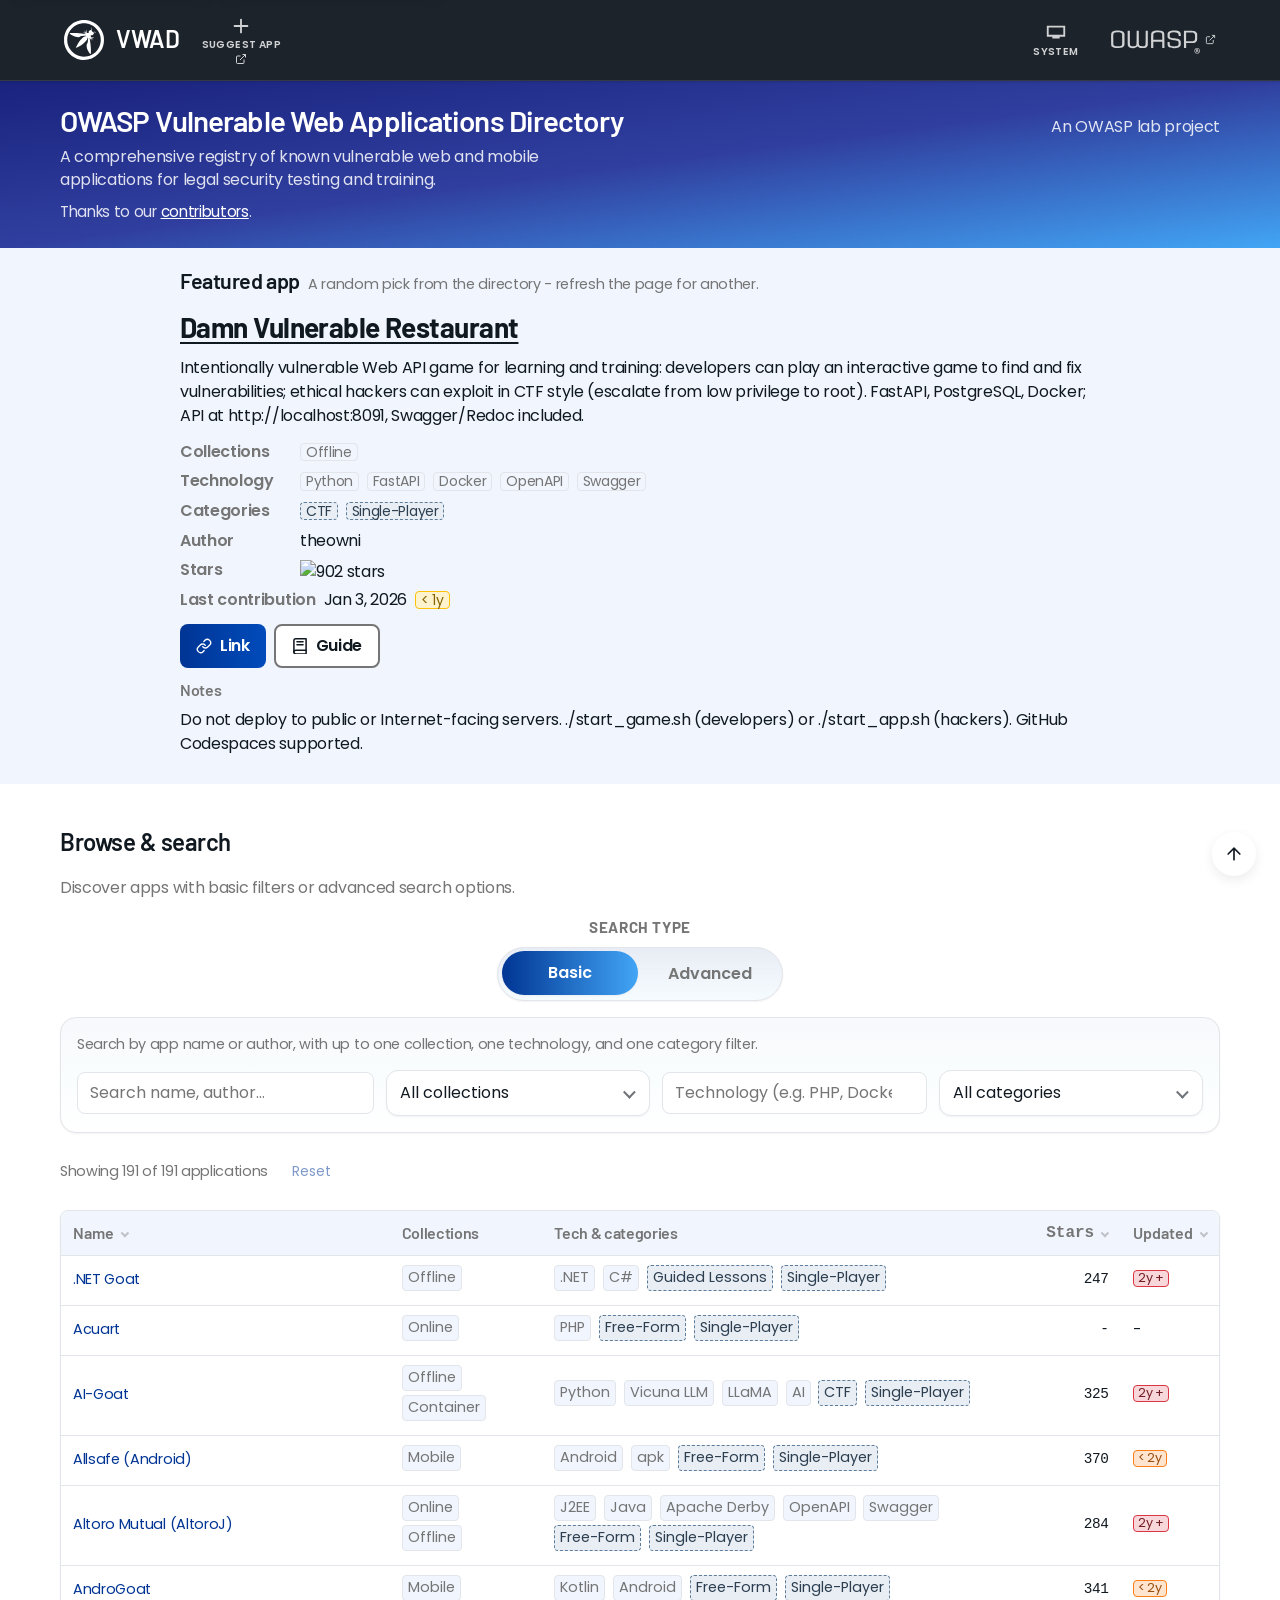
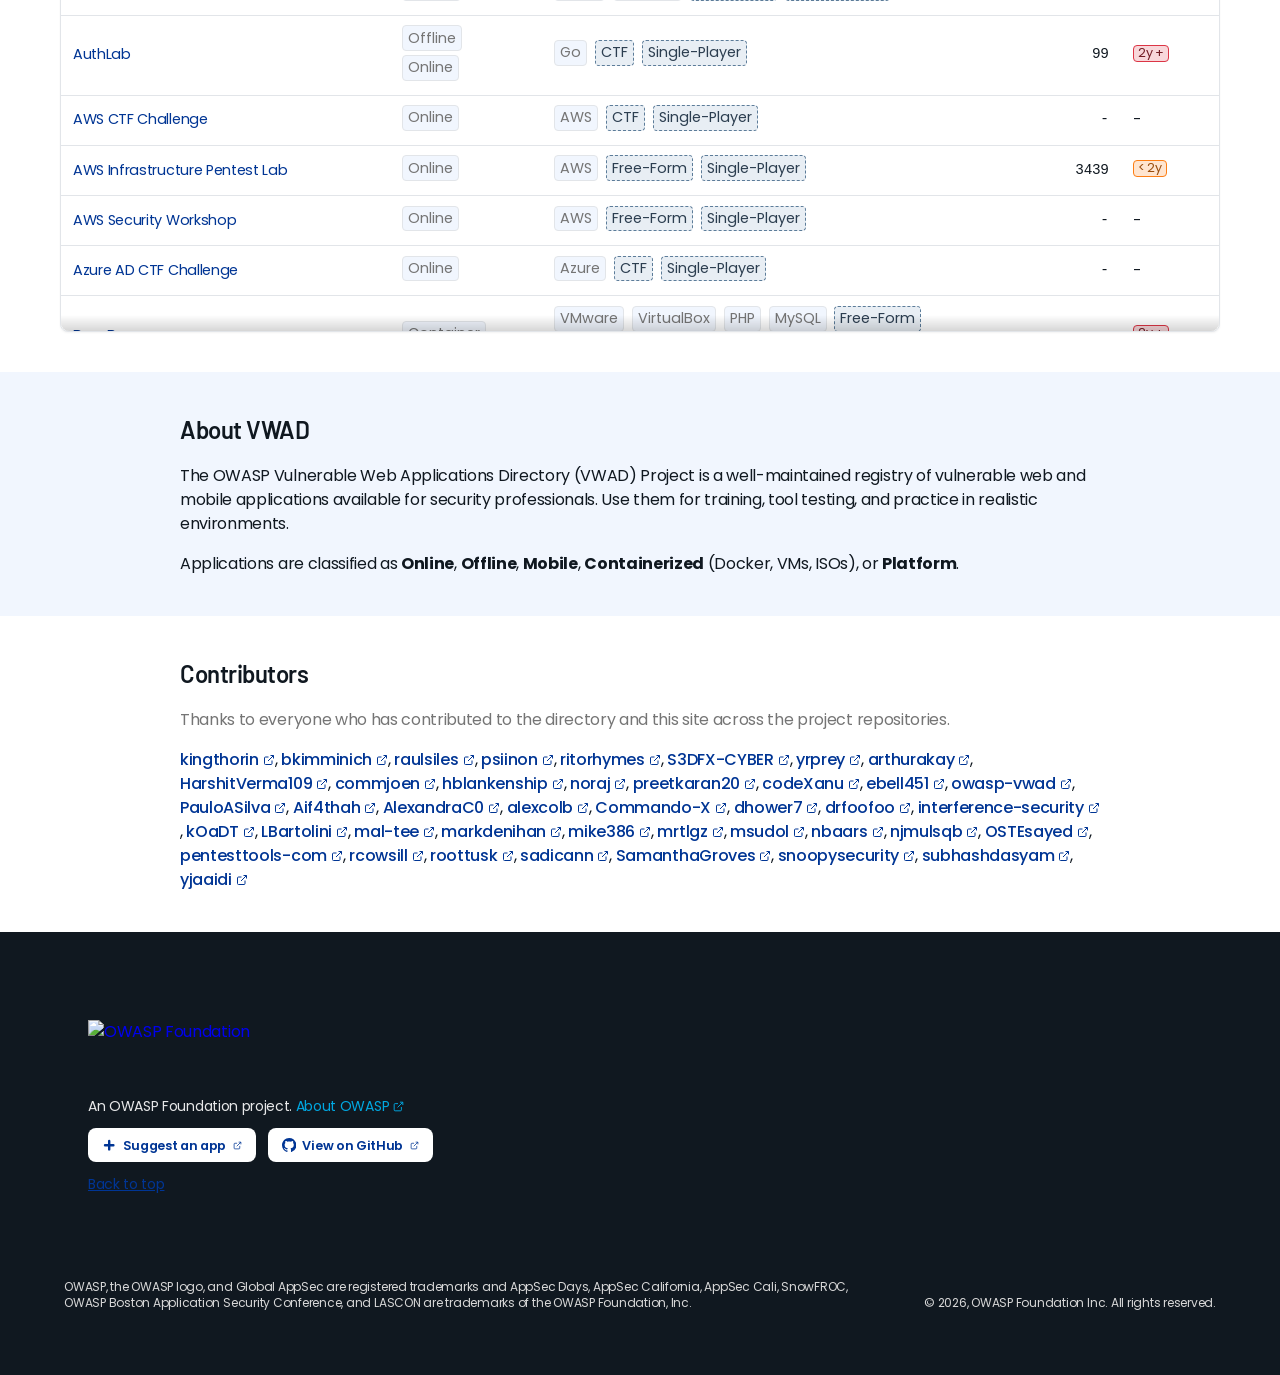
==== commit d0ff9ff1: "formalize PWA support and add search shortcuts - manifest.json with SVG icons and maskable variant -" ====
--- a/index.html
+++ b/index.html
@@ -17,8 +17,13 @@
   <meta name="twitter:image" content="https://vwad.owasp.org/images/logos/og-image.png">
   <link rel="canonical" href="https://vwad.owasp.org/">
   <meta name="robots" content="index,follow">
+  <link rel="manifest" href="/manifest.json">
   <link rel="icon" href="/images/logos/favicon.svg" type="image/svg+xml">
   <link rel="apple-touch-icon" href="/images/logos/apple-touch-icon.png">
+  <meta name="theme-color" content="#1a1d23">
+  <meta name="apple-mobile-web-app-capable" content="yes">
+  <meta name="apple-mobile-web-app-status-bar-style" content="default">
+  <meta name="apple-mobile-web-app-title" content="VWAD">
   <script>(function(){var path=window.location.pathname||'/';var basePath;if(path.match(/\/app\/?$/)){basePath=path.replace(/\/app\/?$/,'').replace(/\/$/,'')||'';}else if(path.indexOf('/app/')!==-1&&path.indexOf('app.html')===-1){basePath=path.split('/app/')[0].replace(/\/$/,'')||'';}else{basePath=path.endsWith('/')?path.slice(0,-1):path.replace(/\/[^/]*$/,'');}window.VWAD_BASE=(basePath===''||basePath==='/')?'':basePath;})();</script>
   <script>(function(){var t;try{t=localStorage.getItem('vwad-theme');}catch(e){}var effective;if(!t||t==='system'){effective=window.matchMedia&&matchMedia('(prefers-color-scheme:dark)').matches?'dark':'light';}else{effective=t;}document.documentElement.setAttribute('data-theme',effective);})();</script>
   <link rel="stylesheet" href="css/base.css?v=10">
@@ -305,6 +310,7 @@
 
   <a href="#top" id="back-to-top" class="back-to-top" aria-label="Back to top" title="Back to top"><svg class="back-to-top-icon" viewBox="0 0 24 24" fill="none" stroke="currentColor" stroke-width="2" stroke-linecap="round" aria-hidden="true"><path d="M12 19V5M5 12l7-7 7 7"/></svg></a>
 
+  <script>if ('serviceWorker' in navigator) navigator.serviceWorker.register('/sw.js');</script>
   <script src="js/app.js?v=1"></script>
   <script src="js/theme.js?v=1"></script>
   <script src="js/search-options.js?v=1"></script>
--- a/css/base.css
+++ b/css/base.css
@@ -61,18 +61,18 @@
   --shadow-md: 0 4px 12px rgba(0, 0, 0, 0.4);
 }
 
-[data-theme="dark"] .site-main a:visited,
-[data-theme="dark"] .footer-standalone a:visited {
+[data-theme="dark"] .site-main a:not(.btn):not(.btn-404):visited,
+[data-theme="dark"] .footer-standalone a:not(.btn):visited {
   color: var(--link-visited);
 }
 
-/* "Browse the directory" and other .not-found links: explicit color so visited state is readable (no purple) */
-[data-theme="dark"] .not-found a,
-[data-theme="dark"] .not-found a:visited {
+/* Keep dark-mode visited styling on text links without recoloring CTA buttons. */
+[data-theme="dark"] .not-found a:not(.btn-404),
+[data-theme="dark"] .not-found a:not(.btn-404):visited {
   color: #00a7e1;
 }
 
-[data-theme="dark"] .not-found a:hover {
+[data-theme="dark"] .not-found a:not(.btn-404):hover {
   color: #33b8eb;
 }
 
--- a/css/pages/table.css
+++ b/css/pages/table.css
@@ -283,14 +283,14 @@
 }
 
 .page-home .apps-table .pill {
-  margin-right: 0.25rem;
+  margin: 0 0.25rem 0.25rem 0;
 }
 
 /* Clickable filter pills: button reset + pointer + focus-visible */
 .page-home .apps-table button.pill {
   cursor: pointer;
   font: inherit;
-  margin: 0 0.25rem 0 0;
+  margin: 0 0.25rem 0.25rem 0;
   -webkit-appearance: none;
   appearance: none;
 }
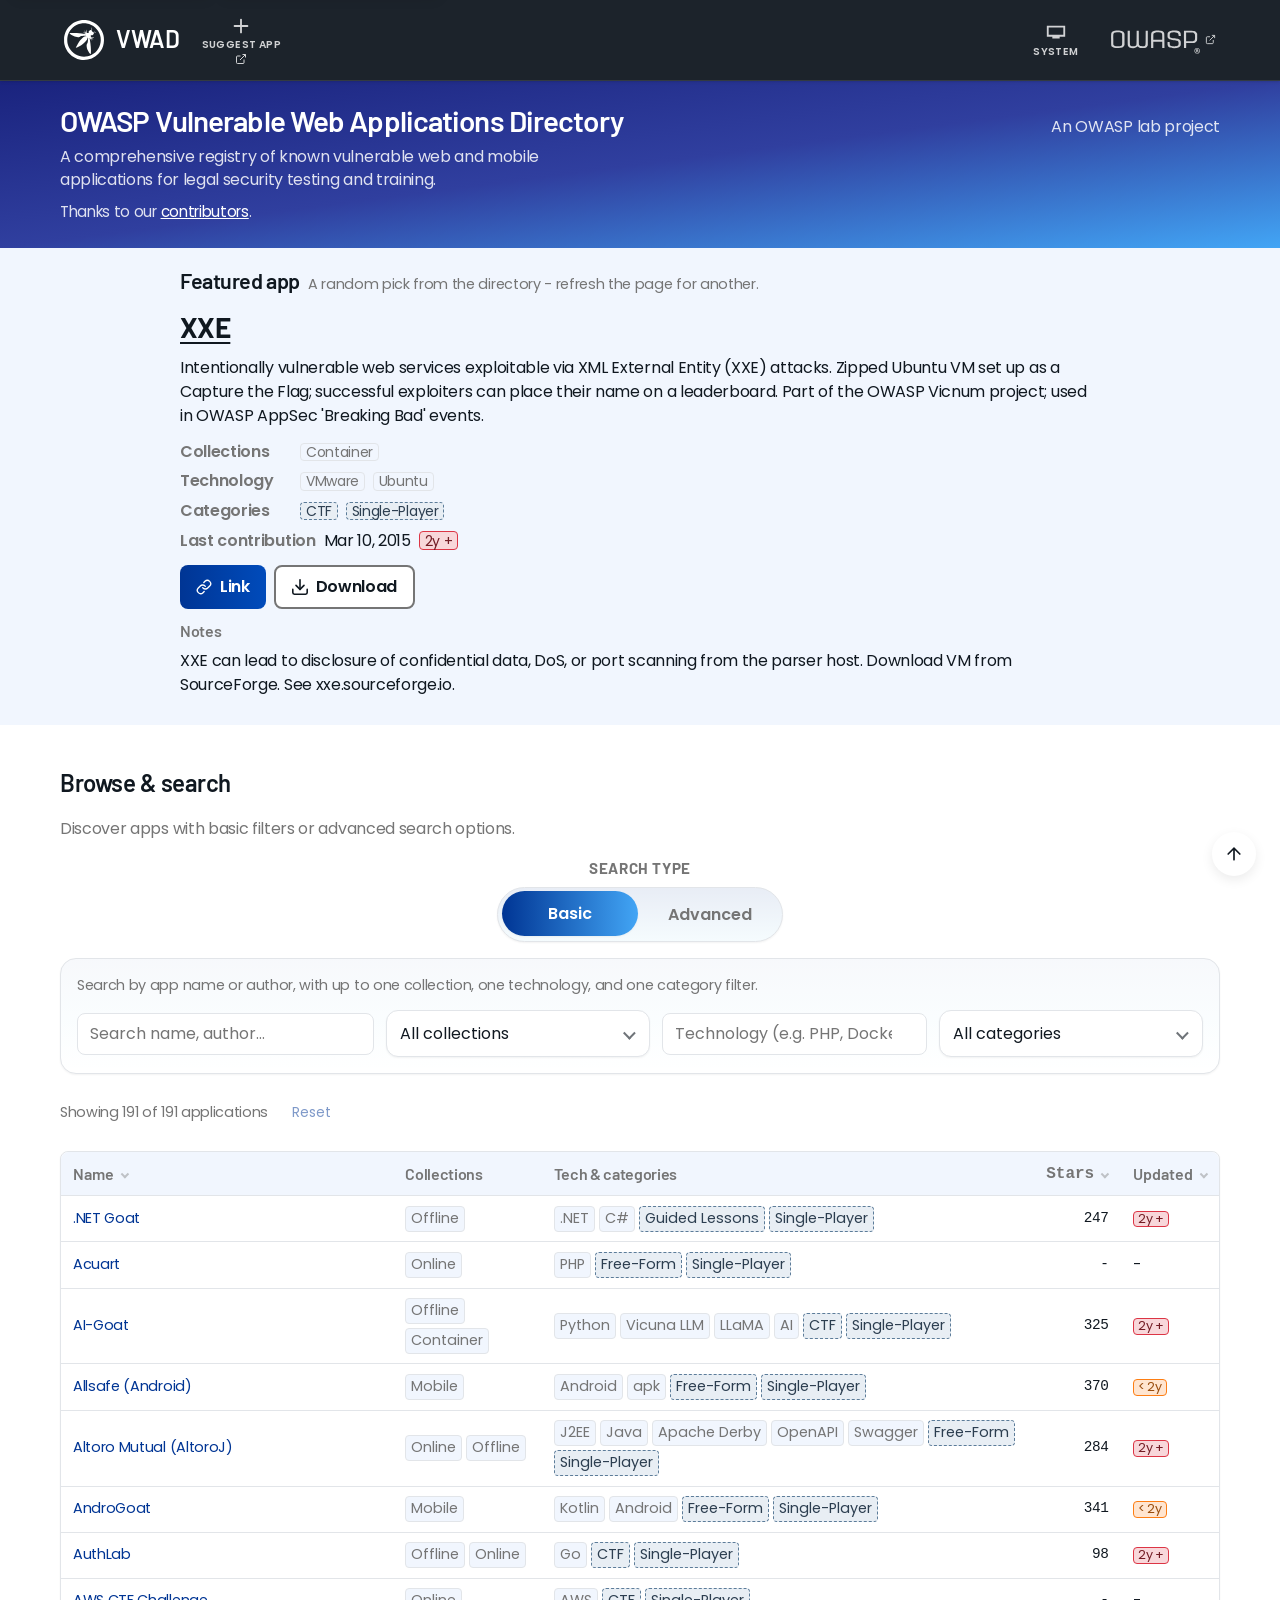
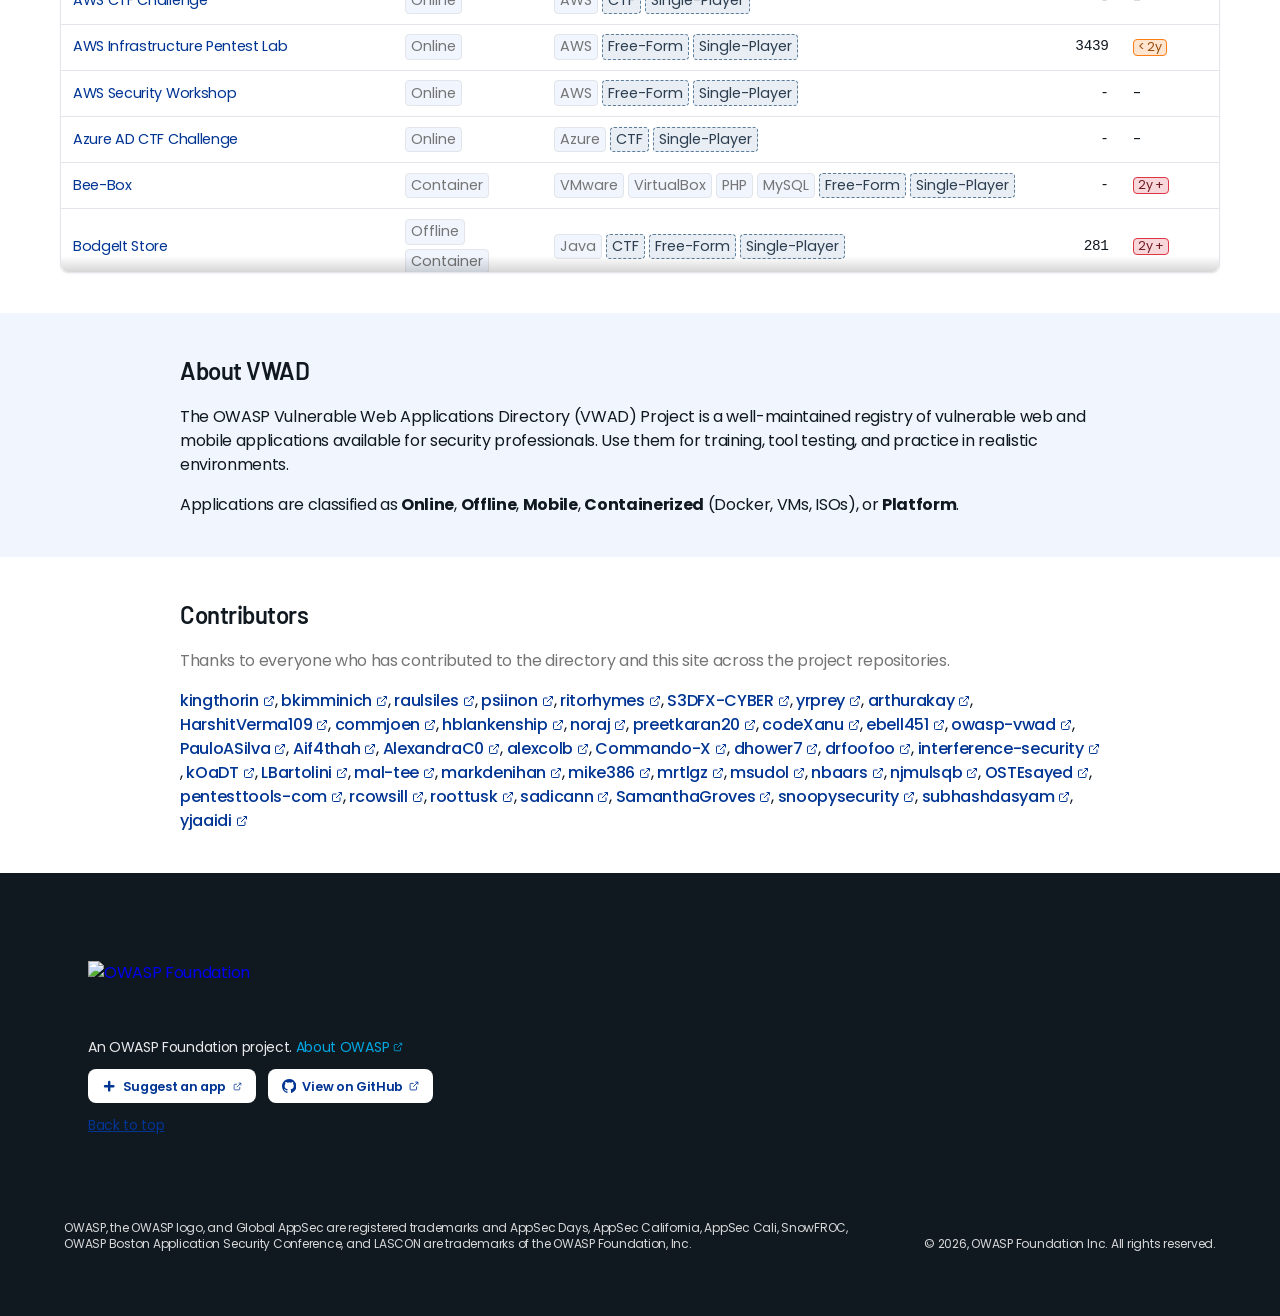
==== commit 5f58bc68: "Merge pull request #37 from ritovision/indexability-jsonld-build" ====
--- a/index.html
+++ b/index.html
@@ -38,6 +38,7 @@
   <link rel="preconnect" href="https://fonts.googleapis.com">
   <link rel="preconnect" href="https://fonts.gstatic.com" crossorigin>
   <link href="https://fonts.googleapis.com/css2?family=Barlow:wght@400;500;600;700&family=Poppins:wght@400;500;600;700&display=swap&v=10" rel="stylesheet">
+  <!-- BUILD_HOME_JSONLD -->
 </head>
 <body id="top" class="page-home">
   <div class="skip-links">
@@ -324,9 +325,6 @@
         var div = document.createElement('div');
         div.textContent = s;
         return div.innerHTML;
-      }
-      function getAppUrl(app) {
-        return 'app/#' + (app._slug || '');
       }
       window.VWAD.getCollection().then(function (list) {
         var techSet = {};
--- a/css/pages/table.css
+++ b/css/pages/table.css
@@ -31,11 +31,13 @@
 
 .page-home .table-scroll-shadow-top {
   top: calc(var(--toolbar-h, 0px) + var(--thead-h, 0px));
+  right: var(--table-scrollbar-w, 0px);
   background: linear-gradient(to bottom, rgba(0, 0, 0, 0.16), rgba(0, 0, 0, 0));
 }
 
 .page-home .table-scroll-shadow-bottom {
-  bottom: 0;
+  right: var(--table-scrollbar-w, 0px);
+  bottom: var(--table-scrollbar-h, 0px);
   border-radius: 0 0 var(--radius) var(--radius);
   background: linear-gradient(to top, rgba(0, 0, 0, 0.16), rgba(0, 0, 0, 0));
 }
@@ -69,18 +71,39 @@
    JS adds .scrollable, .show-left, .show-right on .table-scroll-outer so fades update while scrolling.
    Light mode: visible grey fade so it reads clearly on white. */
 @media (max-width: 768px) {
+  .page-home .table-scroll-outer::before,
   .page-home .table-scroll-outer::after {
     content: "";
     position: absolute;
-    top: 0;
-    right: 0;
+    top: calc(var(--toolbar-h, 0px) + var(--thead-h, 0px));
+    bottom: var(--table-scrollbar-h, 0px);
     width: 0;
-    height: 100%;
+    height: auto;
     pointer-events: none;
     opacity: 0;
-    border-radius: 0 var(--radius) var(--radius) 0;
+    transition: width 260ms ease, opacity 260ms ease;
+  }
+
+  .page-home .table-scroll-outer::before {
+    left: 0;
+    border-radius: 0 0 0 var(--radius);
+    background: linear-gradient(to right, rgba(0, 0, 0, 0.18), rgba(0, 0, 0, 0));
+  }
+
+  .page-home .table-scroll-outer::after {
+    right: var(--table-scrollbar-w, 0px);
+    border-radius: 0 0 var(--radius) 0;
     background: linear-gradient(to left, rgba(0, 0, 0, 0.18), rgba(0, 0, 0, 0));
-    transition: width 260ms ease, opacity 260ms ease;
+  }
+
+  .page-home .table-scroll-outer.scrollable.show-left::before {
+    width: 1.25rem;
+    opacity: 1;
+  }
+
+  .page-home .table-scroll-outer.scrollable.show-right::after {
+    width: 1.25rem;
+    opacity: 1;
   }
 
   .page-home .table-scroll-outer.intro-right-hint::after {
@@ -93,39 +116,16 @@
     opacity: 0;
   }
 
+  [data-theme="dark"] .page-home .table-scroll-outer::before {
+    background: linear-gradient(to right, rgba(0, 0, 0, 0.6), rgba(0, 0, 0, 0));
+  }
+
   [data-theme="dark"] .page-home .table-scroll-outer::after {
     background: linear-gradient(to left, rgba(0, 0, 0, 0.6), rgba(0, 0, 0, 0));
   }
 
-  .page-home .table-scroll-outer.intro-right-hint.show-right .table-wrap {
-    box-shadow: none;
-  }
-
-  .page-home .table-scroll-outer.scrollable.show-left .table-wrap {
-    box-shadow: inset 1.25rem 0 1.25rem -1.25rem rgba(0, 0, 0, 0.18);
-  }
-
-  .page-home .table-scroll-outer.scrollable.show-right .table-wrap {
-    box-shadow: inset -1.25rem 0 1.25rem -1.25rem rgba(0, 0, 0, 0.18);
-  }
-
-  .page-home .table-scroll-outer.scrollable.show-left.show-right .table-wrap {
-    box-shadow: inset 1.25rem 0 1.25rem -1.25rem rgba(0, 0, 0, 0.18), inset -1.25rem 0 1.25rem -1.25rem rgba(0, 0, 0, 0.18);
-  }
-
-  [data-theme="dark"] .page-home .table-scroll-outer.scrollable.show-left .table-wrap {
-    box-shadow: inset 1.25rem 0 1.25rem -1.25rem rgba(0, 0, 0, 0.6);
-  }
-
-  [data-theme="dark"] .page-home .table-scroll-outer.scrollable.show-right .table-wrap {
-    box-shadow: inset -1.25rem 0 1.25rem -1.25rem rgba(0, 0, 0, 0.6);
-  }
-
-  [data-theme="dark"] .page-home .table-scroll-outer.scrollable.show-left.show-right .table-wrap {
-    box-shadow: inset 1.25rem 0 1.25rem -1.25rem rgba(0, 0, 0, 0.6), inset -1.25rem 0 1.25rem -1.25rem rgba(0, 0, 0, 0.6);
-  }
-
   @media (prefers-reduced-motion: reduce) {
+    .page-home .table-scroll-outer::before,
     .page-home .table-scroll-outer::after {
       transition: none;
     }
@@ -182,9 +182,17 @@
 }
 
 .page-home .apps-table {
+  --pill-gap: 0.25rem;
   width: 100%;
   border-collapse: collapse;
   font-size: 0.9rem;
+}
+
+.page-home .apps-table .pill-group {
+  display: flex;
+  flex-wrap: wrap;
+  align-items: center;
+  gap: var(--pill-gap);
 }
 
 .page-home .apps-table th,
@@ -282,15 +290,11 @@
   margin-top: 0.15em;
 }
 
-.page-home .apps-table .pill {
-  margin: 0 0.25rem 0.25rem 0;
-}
-
 /* Clickable filter pills: button reset + pointer + focus-visible */
 .page-home .apps-table button.pill {
   cursor: pointer;
   font: inherit;
-  margin: 0 0.25rem 0.25rem 0;
+  margin: 0;
   -webkit-appearance: none;
   appearance: none;
 }
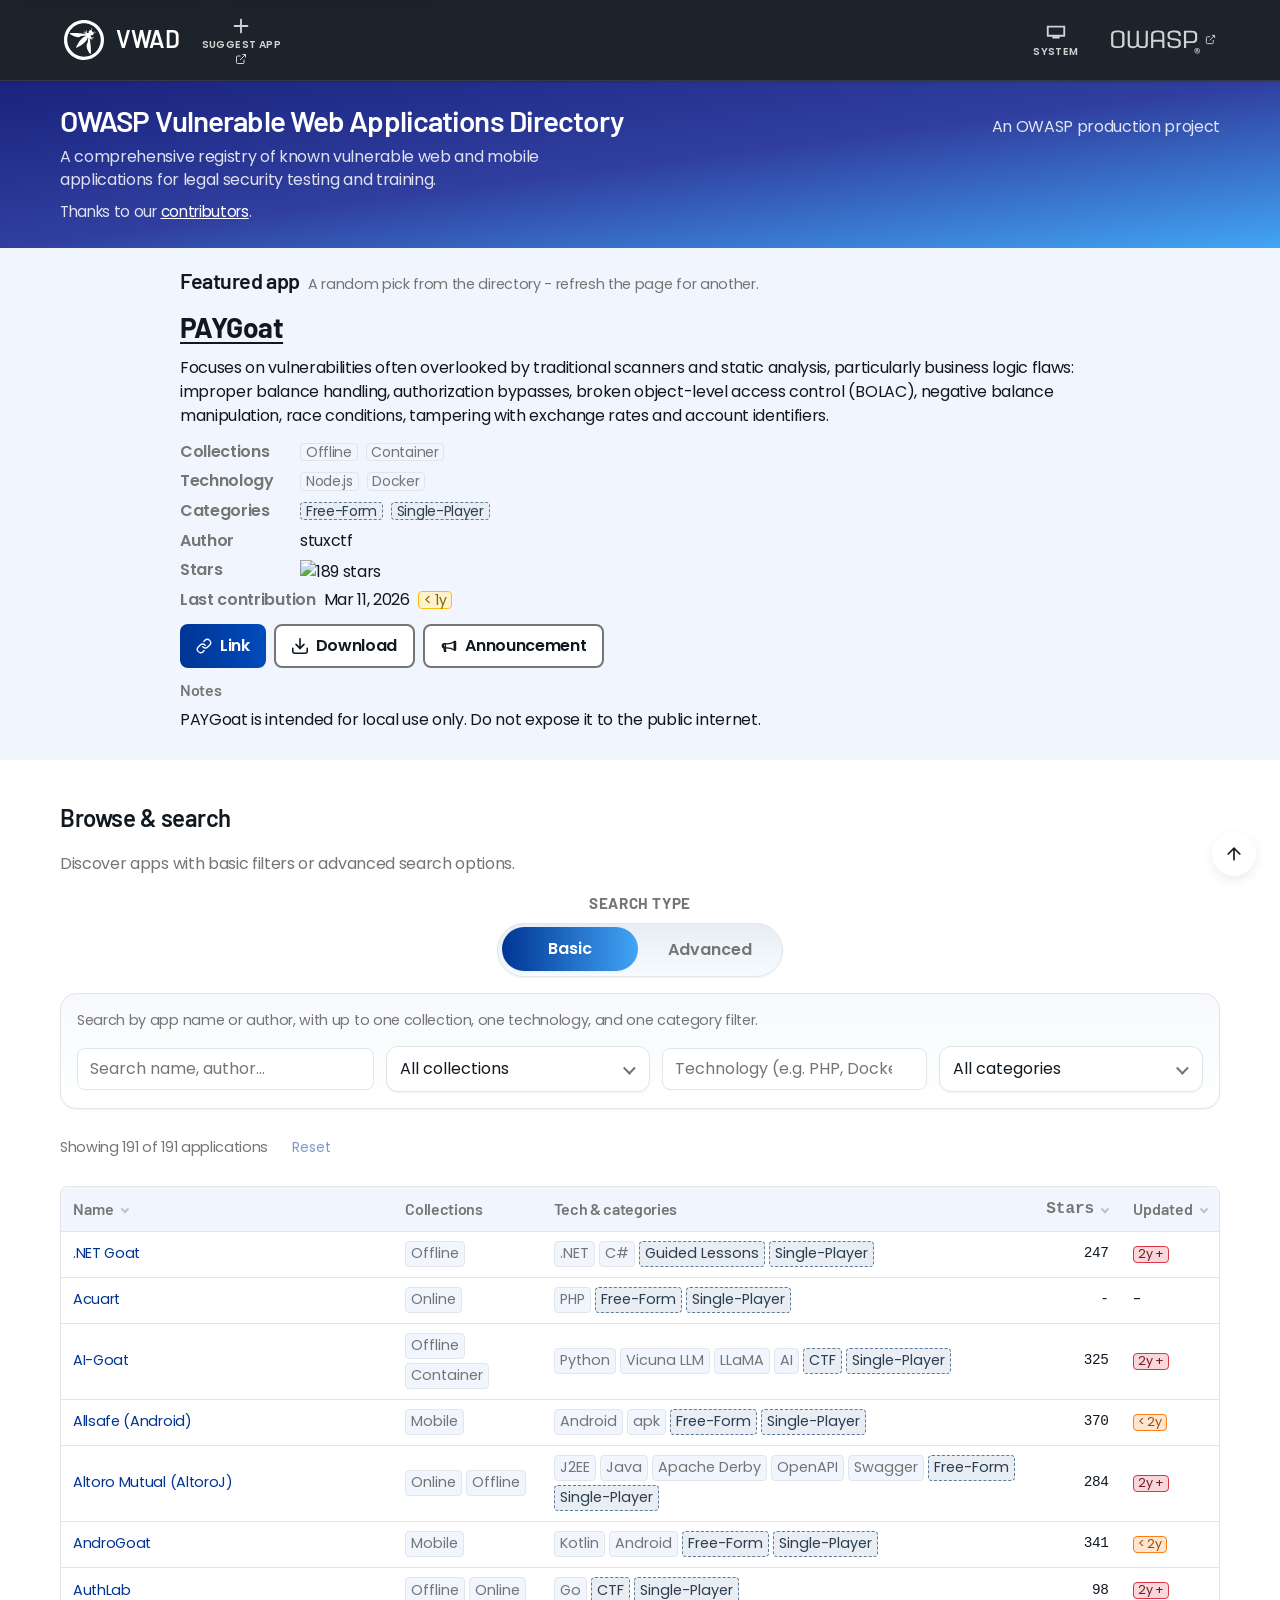
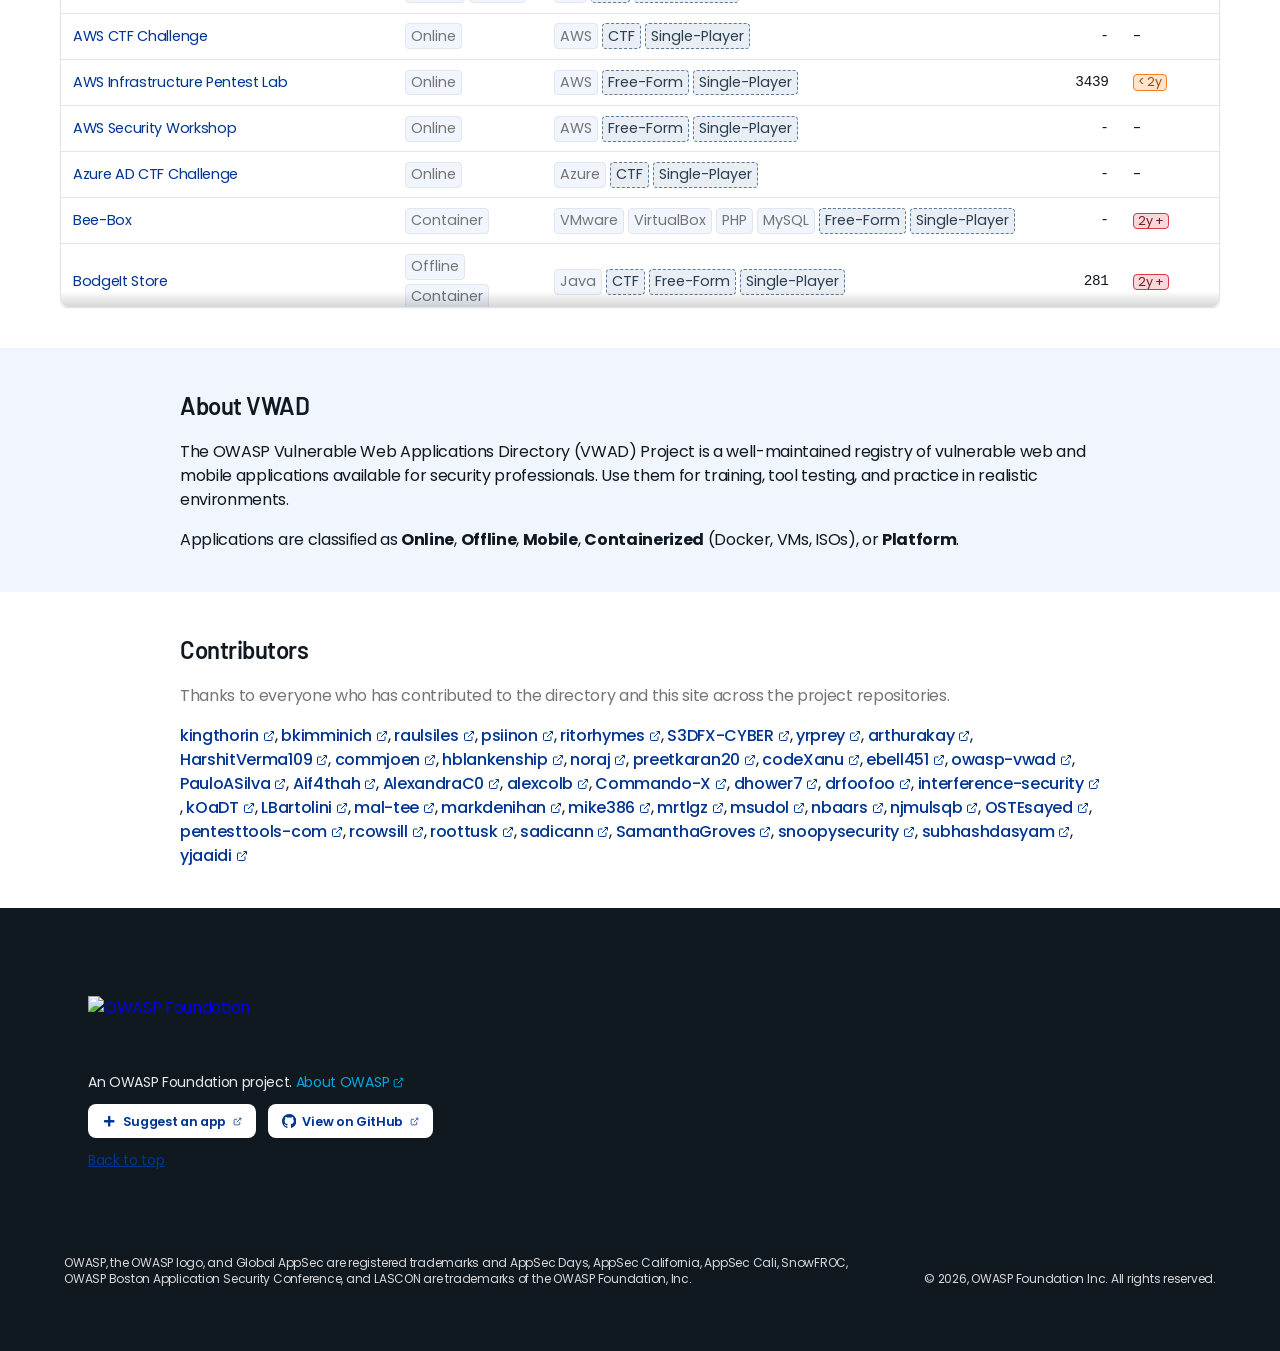
==== commit 3e5250dd: "Update lab to production" ====
--- a/index.html
+++ b/index.html
@@ -74,7 +74,7 @@
     <div class="container container-wide">
       <div class="project-header-top">
         <h1 class="project-title">OWASP Vulnerable Web Applications Directory</h1>
-        <p class="project-subtitle">An OWASP lab project</p>
+        <p class="project-subtitle">An OWASP production project</p>
       </div>
       <p class="project-tagline">A comprehensive registry of known vulnerable web and mobile applications for legal security testing and training.</p>
       <p class="project-header-contributors">Thanks to our <a href="#contributors">contributors</a>.</p>
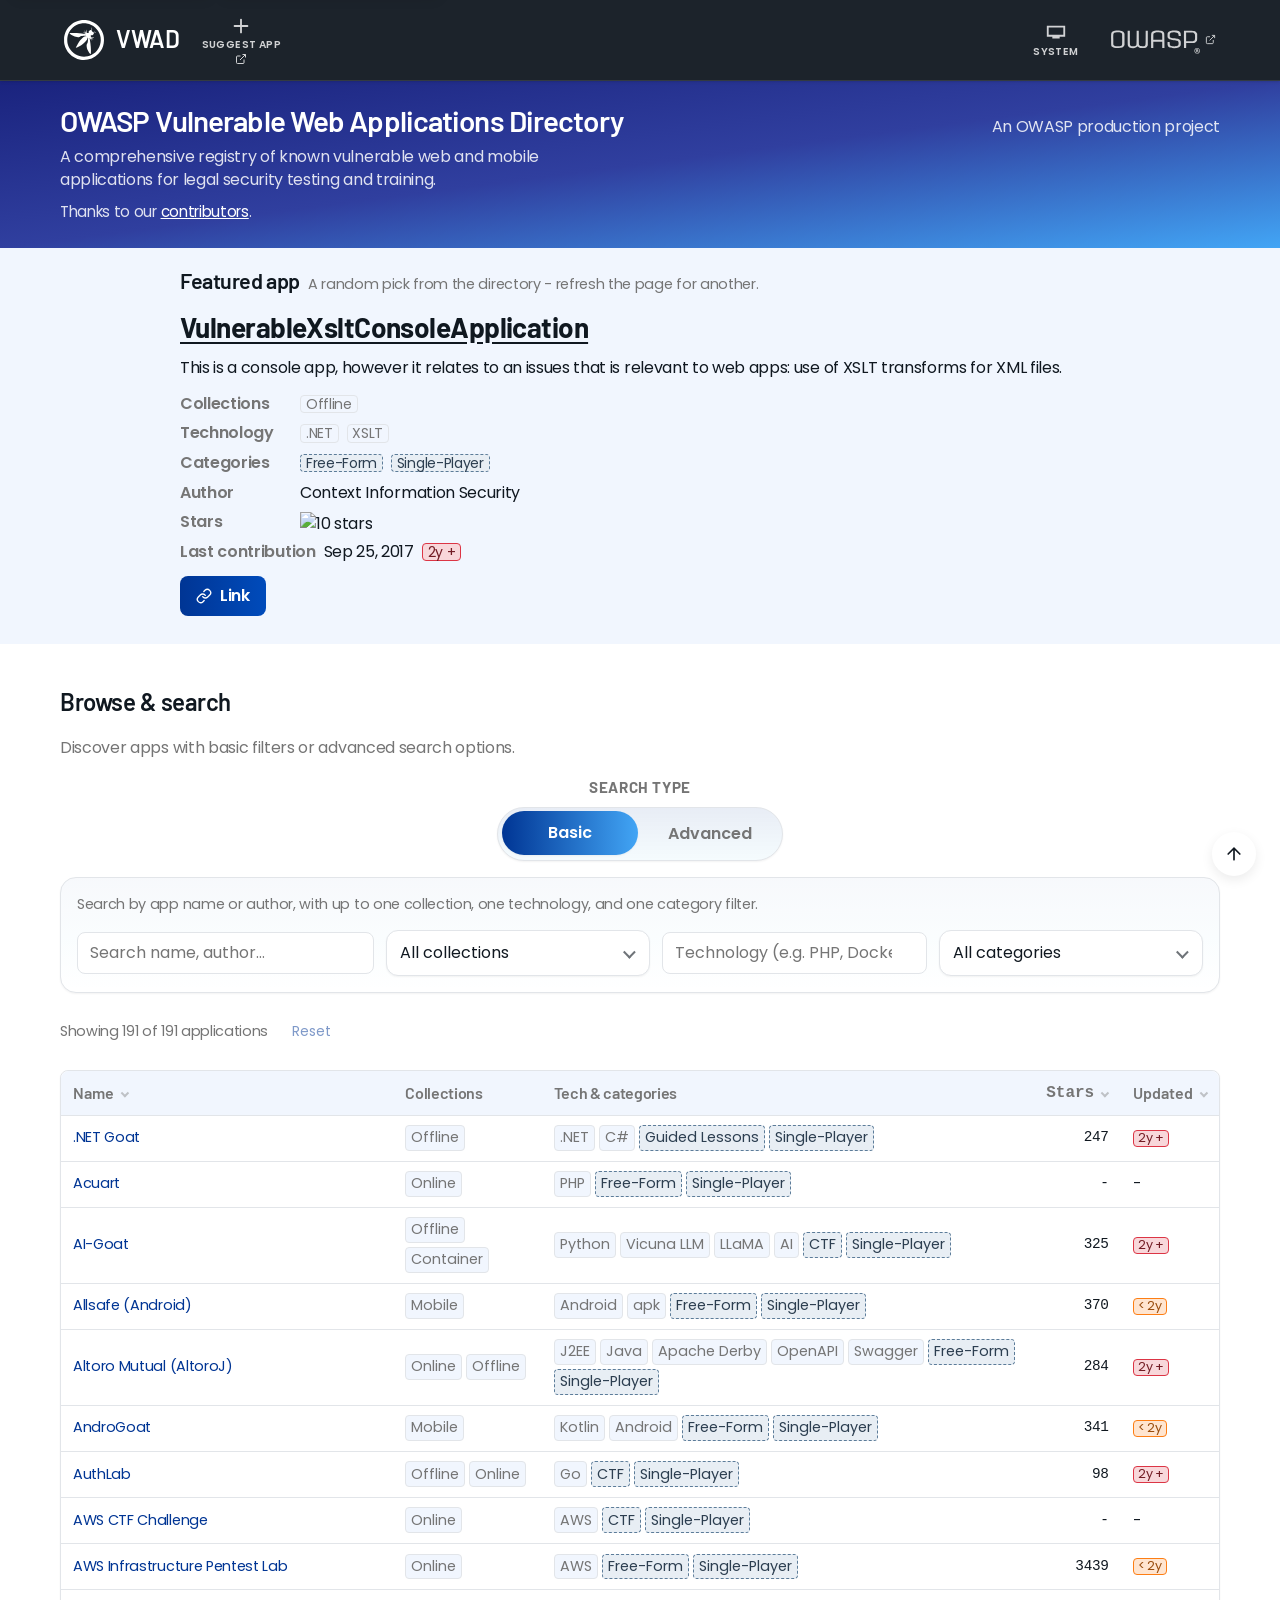
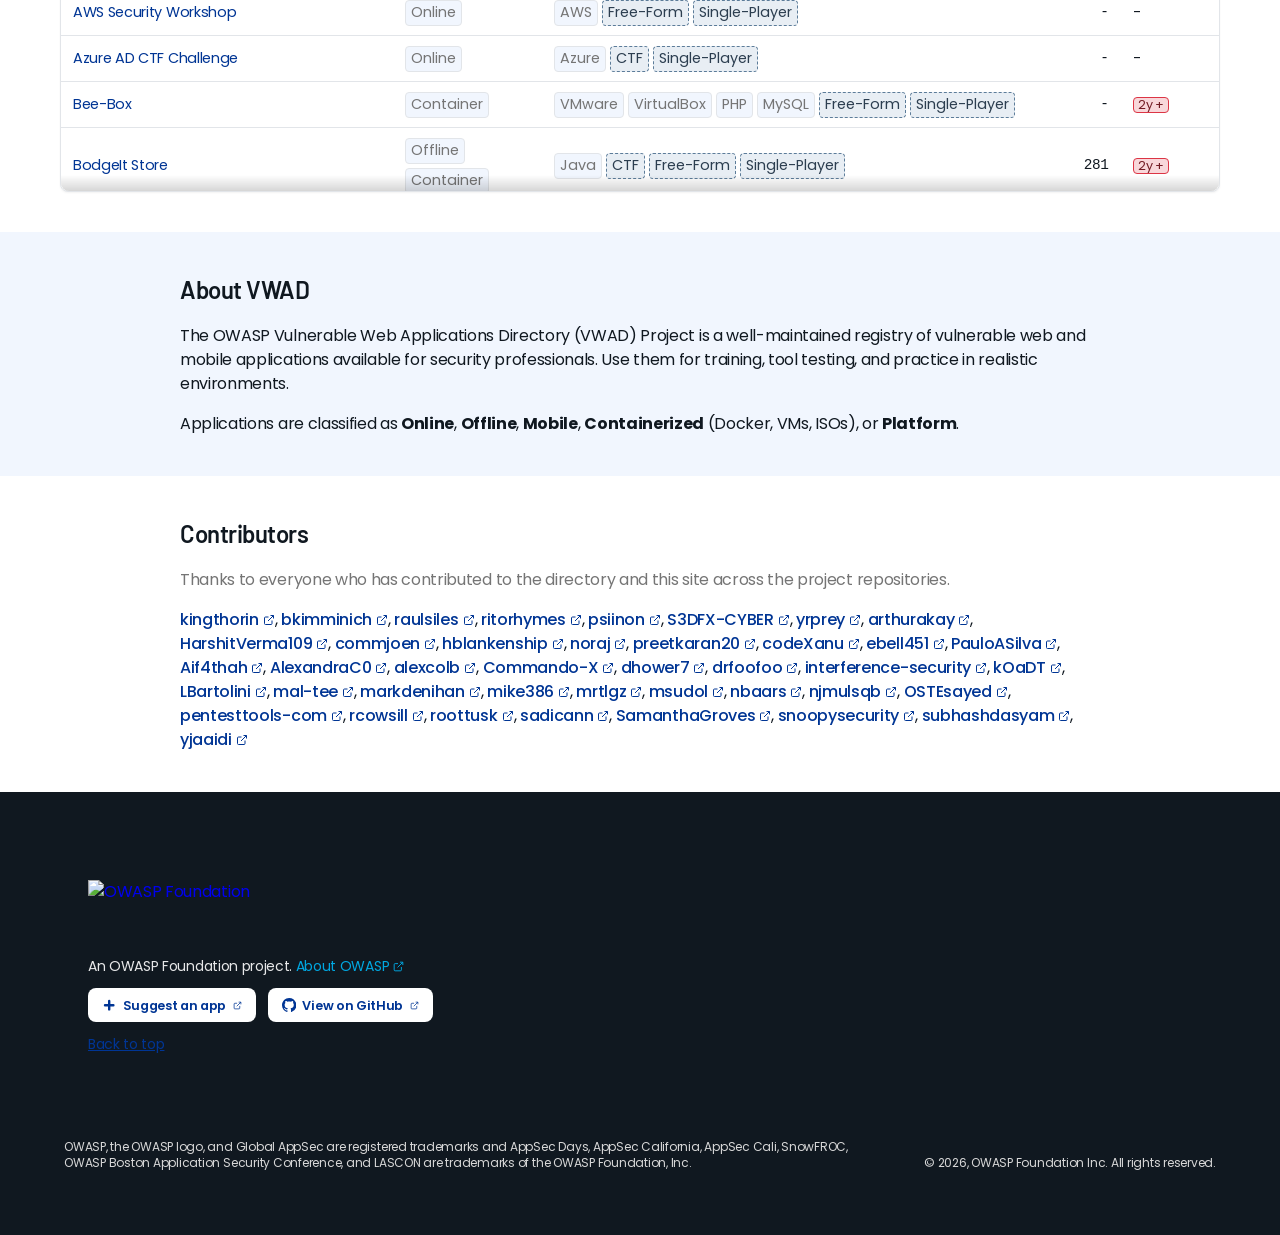
==== commit ef2bf338: "stabilize featured app loading state to reduce layout shift Reduce visible layout shift of the featu" ====
--- a/index.html
+++ b/index.html
@@ -88,8 +88,48 @@
           <h2>Featured app</h2>
           <p class="featured-desc">A random pick from the directory - refresh the page for another.</p>
         </div>
-        <div id="featured-app" class="featured-app">
-          <p class="muted">Loading…</p>
+        <div id="featured-app" class="featured-app" aria-busy="true" aria-live="polite">
+          <div class="app-detail featured-app-skeleton" aria-hidden="true">
+            <div class="app-detail-title skeleton-block skeleton-title"></div>
+            <div class="app-detail-description">
+              <p class="skeleton-block skeleton-line"></p>
+              <p class="skeleton-block skeleton-line skeleton-line-short"></p>
+            </div>
+            <div class="app-detail-meta">
+              <div class="app-detail-row">
+                <span class="label">Collections</span>
+                <span class="skeleton-pill"></span>
+                <span class="skeleton-pill skeleton-pill-wide"></span>
+              </div>
+              <div class="app-detail-row">
+                <span class="label">Technology</span>
+                <span class="skeleton-pill"></span>
+                <span class="skeleton-pill"></span>
+                <span class="skeleton-pill skeleton-pill-wide"></span>
+              </div>
+              <div class="app-detail-row">
+                <span class="label">Categories</span>
+                <span class="skeleton-pill"></span>
+                <span class="skeleton-pill skeleton-pill-wide"></span>
+              </div>
+              <div class="app-detail-row">
+                <span class="label">Author</span>
+                <span class="skeleton-text skeleton-author"></span>
+              </div>
+            </div>
+            <div class="app-detail-links">
+              <span class="skeleton-button"></span>
+              <span class="skeleton-button skeleton-button-secondary"></span>
+              <span class="skeleton-button skeleton-button-secondary"></span>
+            </div>
+            <div class="app-detail-notes">
+              <div class="skeleton-block skeleton-heading"></div>
+              <p class="skeleton-block skeleton-line"></p>
+              <p class="skeleton-block skeleton-line skeleton-line-short"></p>
+            </div>
+            <p class="app-detail-back"><span class="skeleton-text skeleton-back-link"></span></p>
+          </div>
+          <p class="sr-only">Loading featured application.</p>
         </div>
       </div>
     </section>
@@ -325,6 +365,15 @@
         var div = document.createElement('div');
         div.textContent = s;
         return div.innerHTML;
+      }
+      function setFeaturedContent(html) {
+        var featuredEl = document.getElementById('featured-app');
+        if (!featuredEl) return;
+        featuredEl.innerHTML = '<div class="featured-app-rendered">' + html + '</div>';
+        featuredEl.setAttribute('aria-busy', 'false');
+      }
+      function setFeaturedMessage(message) {
+        setFeaturedContent('<p class="muted">' + escapeHtml(message) + '</p>');
       }
       window.VWAD.getCollection().then(function (list) {
         var techSet = {};
@@ -346,20 +395,19 @@
             if (list && list.length) {
               var app = list[Math.floor(Math.random() * list.length)];
               if (app && typeof window.VWAD.renderApp === 'function') {
-                featuredEl.innerHTML = window.VWAD.renderApp(app, { backLink: false, titleLink: 'slug' });
+                setFeaturedContent(window.VWAD.renderApp(app, { backLink: false, titleLink: 'slug' }));
               } else {
-                featuredEl.innerHTML = '<p class="muted">Could not display featured app.</p>';
+                setFeaturedMessage('Could not display featured app.');
               }
             } else {
-              featuredEl.innerHTML = '<p class="muted">No applications in the directory.</p>';
+              setFeaturedMessage('No applications in the directory.');
             }
           } catch (e) {
-            featuredEl.innerHTML = '<p class="muted">Could not display featured app.</p>';
+            setFeaturedMessage('Could not display featured app.');
           }
         }
       }).catch(function () {
-        var featuredEl = document.getElementById('featured-app');
-        if (featuredEl) featuredEl.innerHTML = '<p class="muted">Failed to load directory.</p>';
+        setFeaturedMessage('Failed to load directory.');
       });
 
       // Contributors: fetch data/contributors.json and render links (no avatars)
--- a/css/pages/home.css
+++ b/css/pages/home.css
@@ -31,6 +31,118 @@
 
 .page-home .featured-app {
   margin-top: 0.5rem;
+}
+
+.page-home .featured-app-rendered {
+  animation: featuredAppFadeIn 0.5s ease-out;
+}
+
+.page-home .featured-app[aria-busy="true"] {
+  min-height: 28rem;
+}
+
+.page-home .featured-app-skeleton {
+  pointer-events: none;
+}
+
+.page-home .featured-app-skeleton .skeleton-block,
+.page-home .featured-app-skeleton .skeleton-pill,
+.page-home .featured-app-skeleton .skeleton-text,
+.page-home .featured-app-skeleton .skeleton-button {
+  position: relative;
+  overflow: hidden;
+  background: var(--neutral-2);
+}
+
+.page-home .featured-app-skeleton .skeleton-block,
+.page-home .featured-app-skeleton .skeleton-text {
+  display: block;
+  border-radius: 999px;
+}
+
+.page-home .featured-app-skeleton .skeleton-block::after,
+.page-home .featured-app-skeleton .skeleton-pill::after,
+.page-home .featured-app-skeleton .skeleton-text::after,
+.page-home .featured-app-skeleton .skeleton-button::after {
+  content: "";
+  position: absolute;
+  inset: 0;
+  transform: translateX(-100%);
+  background: linear-gradient(90deg, transparent, rgba(255, 255, 255, 0.65), transparent);
+  animation: featuredSkeletonShimmer 1.4s ease-in-out infinite;
+}
+
+.page-home .featured-app-skeleton .skeleton-title {
+  height: 2.25rem;
+  max-width: 22rem;
+  margin: 0 0 0.85rem;
+}
+
+.page-home .featured-app-skeleton .skeleton-line {
+  height: 1rem;
+  margin: 0 0 0.45rem;
+}
+
+.page-home .featured-app-skeleton .skeleton-line-short {
+  max-width: 70%;
+}
+
+.page-home .featured-app-skeleton .skeleton-pill {
+  display: inline-block;
+  width: 5rem;
+  height: 1.7rem;
+  border-radius: 999px;
+}
+
+.page-home .featured-app-skeleton .skeleton-pill-wide {
+  width: 7rem;
+}
+
+.page-home .featured-app-skeleton .skeleton-text {
+  display: inline-block;
+  width: 9rem;
+  height: 1rem;
+}
+
+.page-home .featured-app-skeleton .skeleton-author {
+  width: 8rem;
+}
+
+.page-home .featured-app-skeleton .skeleton-heading {
+  width: 4rem;
+  height: 1rem;
+  margin: 0 0 0.6rem;
+}
+
+.page-home .featured-app-skeleton .skeleton-button {
+  display: inline-block;
+  width: 7.5rem;
+  height: 2.5rem;
+  border-radius: var(--radius);
+}
+
+.page-home .featured-app-skeleton .skeleton-button-secondary {
+  width: 8.5rem;
+}
+
+.page-home .featured-app-skeleton .skeleton-back-link {
+  width: 10rem;
+}
+
+@keyframes featuredSkeletonShimmer {
+  100% {
+    transform: translateX(100%);
+  }
+}
+
+@keyframes featuredAppFadeIn {
+  from {
+    opacity: 0;
+  }
+
+  to {
+    opacity: 1;
+  }
 }
 
 /* Featured app title link: same color as heading, underline only (no bright link blue) */
@@ -61,3 +173,29 @@
 [data-theme="dark"] .page-home .contributors-links a:visited {
   color: var(--link-visited);
 }
+
+[data-theme="dark"] .page-home .featured-app-skeleton .skeleton-block::after,
+[data-theme="dark"] .page-home .featured-app-skeleton .skeleton-pill::after,
+[data-theme="dark"] .page-home .featured-app-skeleton .skeleton-text::after,
+[data-theme="dark"] .page-home .featured-app-skeleton .skeleton-button::after {
+  background: linear-gradient(90deg, transparent, rgba(255, 255, 255, 0.14), transparent);
+}
+
+@media (max-width: 640px) {
+  .page-home .featured-app[aria-busy="true"] {
+    min-height: 32rem;
+  }
+}
+
+@media (prefers-reduced-motion: reduce) {
+  .page-home .featured-app-rendered {
+    animation: none;
+  }
+
+  .page-home .featured-app-skeleton .skeleton-block::after,
+  .page-home .featured-app-skeleton .skeleton-pill::after,
+  .page-home .featured-app-skeleton .skeleton-text::after,
+  .page-home .featured-app-skeleton .skeleton-button::after {
+    animation: none;
+  }
+}
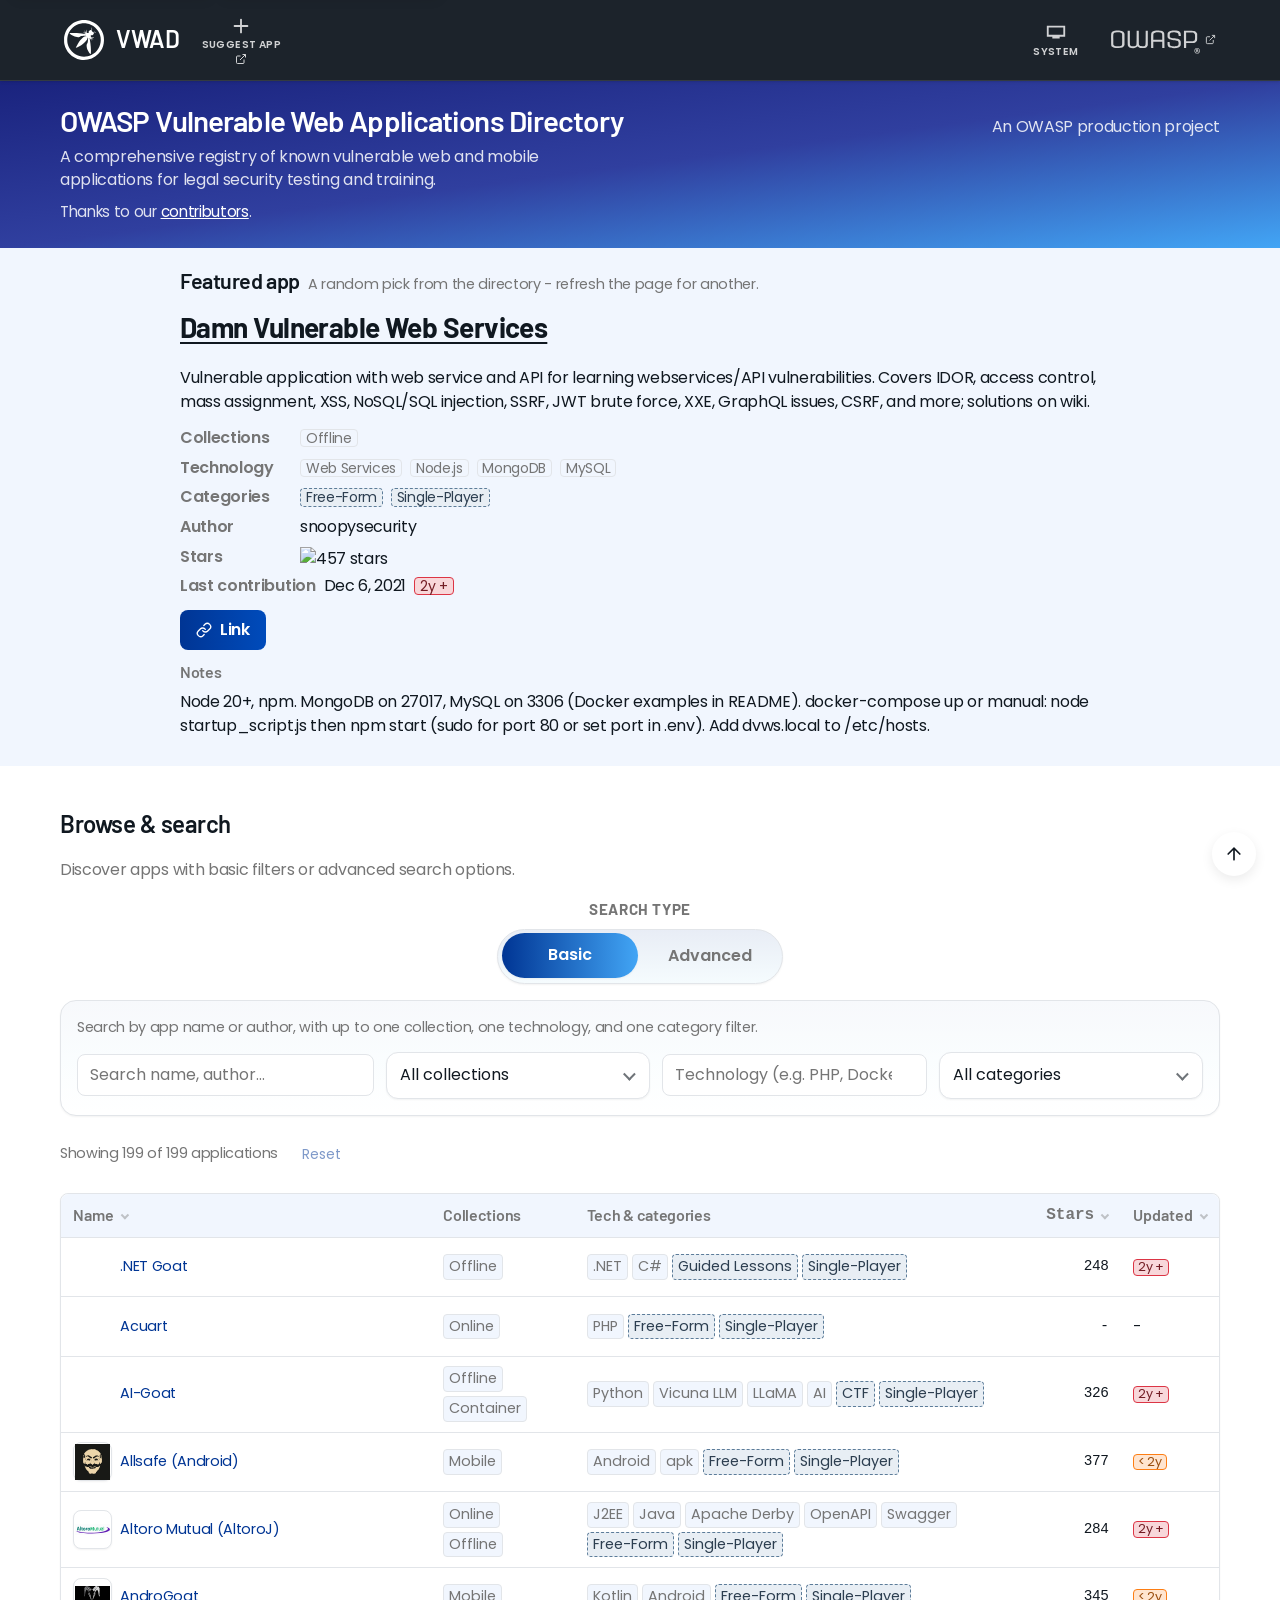
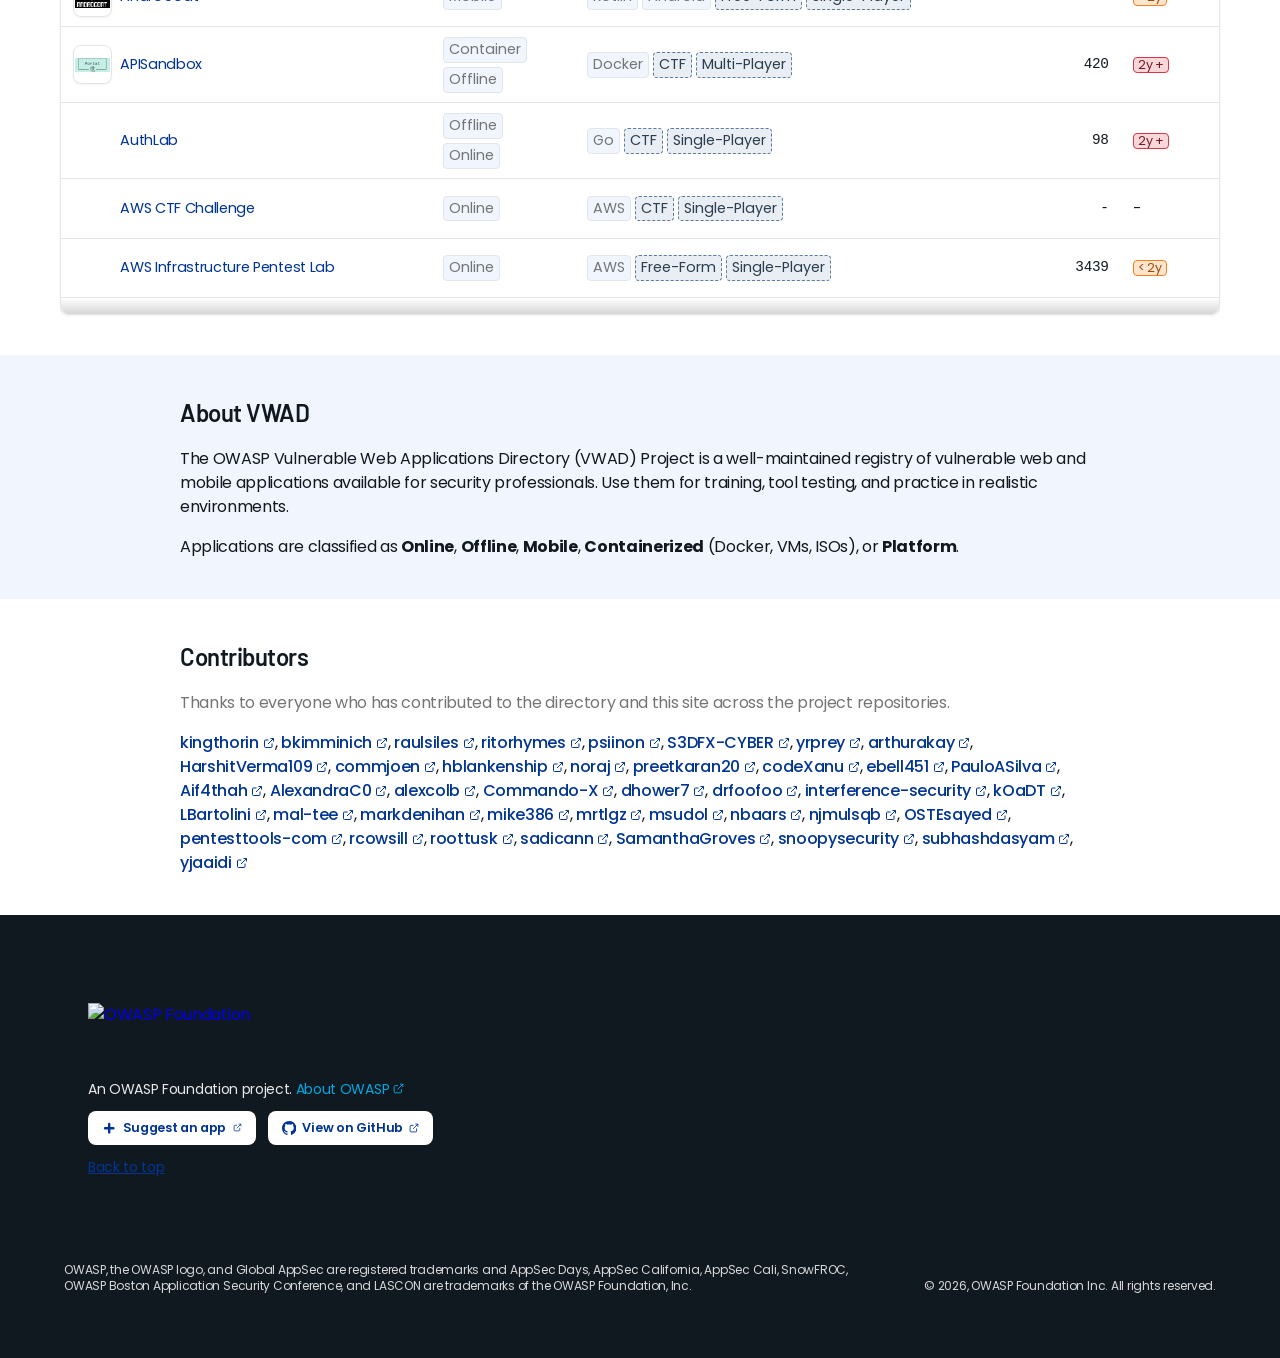
==== commit 1a2f3c7a: "Add app logo images and handling Signed-off-by: kingthorin <kingthorin@users.noreply.github.com>" ====
--- a/index.html
+++ b/index.html
@@ -26,15 +26,15 @@
   <meta name="apple-mobile-web-app-title" content="VWAD">
   <script>(function(){var path=window.location.pathname||'/';var basePath;if(path.match(/\/app\/?$/)){basePath=path.replace(/\/app\/?$/,'').replace(/\/$/,'')||'';}else if(path.indexOf('/app/')!==-1&&path.indexOf('app.html')===-1){basePath=path.split('/app/')[0].replace(/\/$/,'')||'';}else{basePath=path.endsWith('/')?path.slice(0,-1):path.replace(/\/[^/]*$/,'');}window.VWAD_BASE=(basePath===''||basePath==='/')?'':basePath;})();</script>
   <script>(function(){var t;try{t=localStorage.getItem('vwad-theme');}catch(e){}var effective;if(!t||t==='system'){effective=window.matchMedia&&matchMedia('(prefers-color-scheme:dark)').matches?'dark':'light';}else{effective=t;}document.documentElement.setAttribute('data-theme',effective);})();</script>
-  <link rel="stylesheet" href="css/base.css?v=10">
-  <link rel="stylesheet" href="css/shell.css?v=10">
-  <link rel="stylesheet" href="css/buttons.css?v=10">
-  <link rel="stylesheet" href="css/pills.css?v=10">
-  <link rel="stylesheet" href="css/app-detail.css?v=10">
-  <link rel="stylesheet" href="css/footer.css?v=10">
-  <link rel="stylesheet" href="css/pages/home.css?v=10">
-  <link rel="stylesheet" href="css/pages/search.css?v=10">
-  <link rel="stylesheet" href="css/pages/table.css?v=10">
+  <link rel="stylesheet" href="css/base.css?v=18">
+  <link rel="stylesheet" href="css/shell.css?v=18">
+  <link rel="stylesheet" href="css/buttons.css?v=18">
+  <link rel="stylesheet" href="css/pills.css?v=18">
+  <link rel="stylesheet" href="css/app-detail.css?v=19">
+  <link rel="stylesheet" href="css/footer.css?v=18">
+  <link rel="stylesheet" href="css/pages/home.css?v=18">
+  <link rel="stylesheet" href="css/pages/search.css?v=18">
+  <link rel="stylesheet" href="css/pages/table.css?v=18">
   <link rel="preconnect" href="https://fonts.googleapis.com">
   <link rel="preconnect" href="https://fonts.gstatic.com" crossorigin>
   <link href="https://fonts.googleapis.com/css2?family=Barlow:wght@400;500;600;700&family=Poppins:wght@400;500;600;700&display=swap&v=10" rel="stylesheet">
@@ -90,7 +90,12 @@
         </div>
         <div id="featured-app" class="featured-app" aria-busy="true" aria-live="polite">
           <div class="app-detail featured-app-skeleton" aria-hidden="true">
-            <div class="app-detail-title skeleton-block skeleton-title"></div>
+            <div class="app-detail-header">
+              <div class="app-logo-slot app-logo-slot--detail app-logo-missing skeleton-app-logo" aria-hidden="true"></div>
+              <div class="app-detail-title-wrap">
+                <div class="app-detail-title skeleton-block skeleton-title"></div>
+              </div>
+            </div>
             <div class="app-detail-description">
               <p class="skeleton-block skeleton-line"></p>
               <p class="skeleton-block skeleton-line skeleton-line-short"></p>
@@ -352,10 +357,11 @@
   <a href="#top" id="back-to-top" class="back-to-top" aria-label="Back to top" title="Back to top"><svg class="back-to-top-icon" viewBox="0 0 24 24" fill="none" stroke="currentColor" stroke-width="2" stroke-linecap="round" aria-hidden="true"><path d="M12 19V5M5 12l7-7 7 7"/></svg></a>
 
   <script>if ('serviceWorker' in navigator) navigator.serviceWorker.register('/sw.js');</script>
-  <script src="js/app.js?v=1"></script>
+  <!-- BUILD_APP_LOGO_PATHS -->
+  <script src="js/app.js?v=9"></script>
   <script src="js/theme.js?v=1"></script>
   <script src="js/search-options.js?v=1"></script>
-  <script src="js/search-table.js?v=1"></script>
+  <script src="js/search-table.js?v=4"></script>
   <script src="js/advanced-search.js?v=1"></script>
   <script src="js/home.js?v=1"></script>
   <script>
--- a/css/app-detail.css
+++ b/css/app-detail.css
@@ -1,4 +1,49 @@
 /* Shared app-detail component styles used on the homepage featured card and app page */
+
+/* Title row: optional logo image (images/app_logos/{slug}.svg or raster) + heading */
+.app-detail-header {
+  display: flex;
+  flex-wrap: wrap;
+  align-items: flex-start;
+  gap: 1rem 1.25rem;
+  margin-bottom: 0.5rem;
+}
+
+.app-detail-title-wrap {
+  flex: 1 1 12rem;
+  min-width: 0;
+}
+
+/* Layout shared by all slots; frame only when not a deliberate empty placeholder */
+.app-logo-slot {
+  flex-shrink: 0;
+  display: flex;
+  align-items: center;
+  justify-content: center;
+  box-sizing: border-box;
+}
+
+.app-logo-slot:not(.app-logo-missing) {
+  border: 1px solid var(--border);
+  border-radius: var(--radius);
+  background: var(--bg-card);
+  box-shadow: var(--shadow-sm);
+}
+
+.app-logo-slot--detail {
+  width: 4.5rem;
+  height: 4.5rem;
+  padding: 0.35rem;
+}
+
+.app-logo-img {
+  max-width: 100%;
+  max-height: 100%;
+  width: auto;
+  height: auto;
+  object-fit: contain;
+  vertical-align: middle;
+}
 
 .app-detail-title {
   font-size: 1.75rem;
--- a/css/pages/home.css
+++ b/css/pages/home.css
@@ -48,7 +48,8 @@
 .page-home .featured-app-skeleton .skeleton-block,
 .page-home .featured-app-skeleton .skeleton-pill,
 .page-home .featured-app-skeleton .skeleton-text,
-.page-home .featured-app-skeleton .skeleton-button {
+.page-home .featured-app-skeleton .skeleton-button,
+.page-home .featured-app-skeleton .skeleton-app-logo {
   position: relative;
   overflow: hidden;
   background: var(--neutral-2);
@@ -63,7 +64,8 @@
 .page-home .featured-app-skeleton .skeleton-block::after,
 .page-home .featured-app-skeleton .skeleton-pill::after,
 .page-home .featured-app-skeleton .skeleton-text::after,
-.page-home .featured-app-skeleton .skeleton-button::after {
+.page-home .featured-app-skeleton .skeleton-button::after,
+.page-home .featured-app-skeleton .skeleton-app-logo::after {
   content: "";
   position: absolute;
   inset: 0;
@@ -72,6 +74,13 @@
   animation: featuredSkeletonShimmer 1.4s ease-in-out infinite;
 }
 
+.page-home .featured-app-skeleton .skeleton-app-logo {
+  width: 4.5rem;
+  height: 4.5rem;
+  border-radius: var(--radius);
+  border: 1px solid var(--border);
+}
+
 .page-home .featured-app-skeleton .skeleton-title {
   height: 2.25rem;
   max-width: 22rem;
@@ -154,6 +163,10 @@
 
 .page-home #featured .app-detail-title a:hover {
   color: inherit;
+}
+
+.page-home #featured .app-detail-header {
+  margin-bottom: 0.65rem;
 }
 
 /* Contributors section: same link styling as collection list */
@@ -177,7 +190,8 @@
 [data-theme="dark"] .page-home .featured-app-skeleton .skeleton-block::after,
 [data-theme="dark"] .page-home .featured-app-skeleton .skeleton-pill::after,
 [data-theme="dark"] .page-home .featured-app-skeleton .skeleton-text::after,
-[data-theme="dark"] .page-home .featured-app-skeleton .skeleton-button::after {
+[data-theme="dark"] .page-home .featured-app-skeleton .skeleton-button::after,
+[data-theme="dark"] .page-home .featured-app-skeleton .skeleton-app-logo::after {
   background: linear-gradient(90deg, transparent, rgba(255, 255, 255, 0.14), transparent);
 }
 
@@ -195,7 +209,8 @@
   .page-home .featured-app-skeleton .skeleton-block::after,
   .page-home .featured-app-skeleton .skeleton-pill::after,
   .page-home .featured-app-skeleton .skeleton-text::after,
-  .page-home .featured-app-skeleton .skeleton-button::after {
+  .page-home .featured-app-skeleton .skeleton-button::after,
+  .page-home .featured-app-skeleton .skeleton-app-logo::after {
     animation: none;
   }
 }
--- a/css/pages/table.css
+++ b/css/pages/table.css
@@ -202,6 +202,33 @@
   border-bottom: 1px solid var(--border);
 }
 
+.page-home .apps-table .app-name-cell-inner {
+  display: flex;
+  align-items: center;
+  gap: 0.5rem;
+  min-width: 0;
+}
+
+.page-home .apps-table .app-name-cell-body {
+  min-width: 0;
+  flex: 1;
+}
+
+.page-home .apps-table .app-name-cell-logo {
+  flex-shrink: 0;
+}
+
+.page-home .apps-table .app-name-cell-logo .app-logo-slot--table {
+  margin: 0;
+}
+
+.page-home .apps-table .app-logo-slot--table {
+  width: 2.45rem;
+  height: 2.45rem;
+  padding: 0.05rem;
+  margin: 0 auto;
+}
+
 .page-home .apps-table tr:last-child td {
   border-bottom: none;
 }
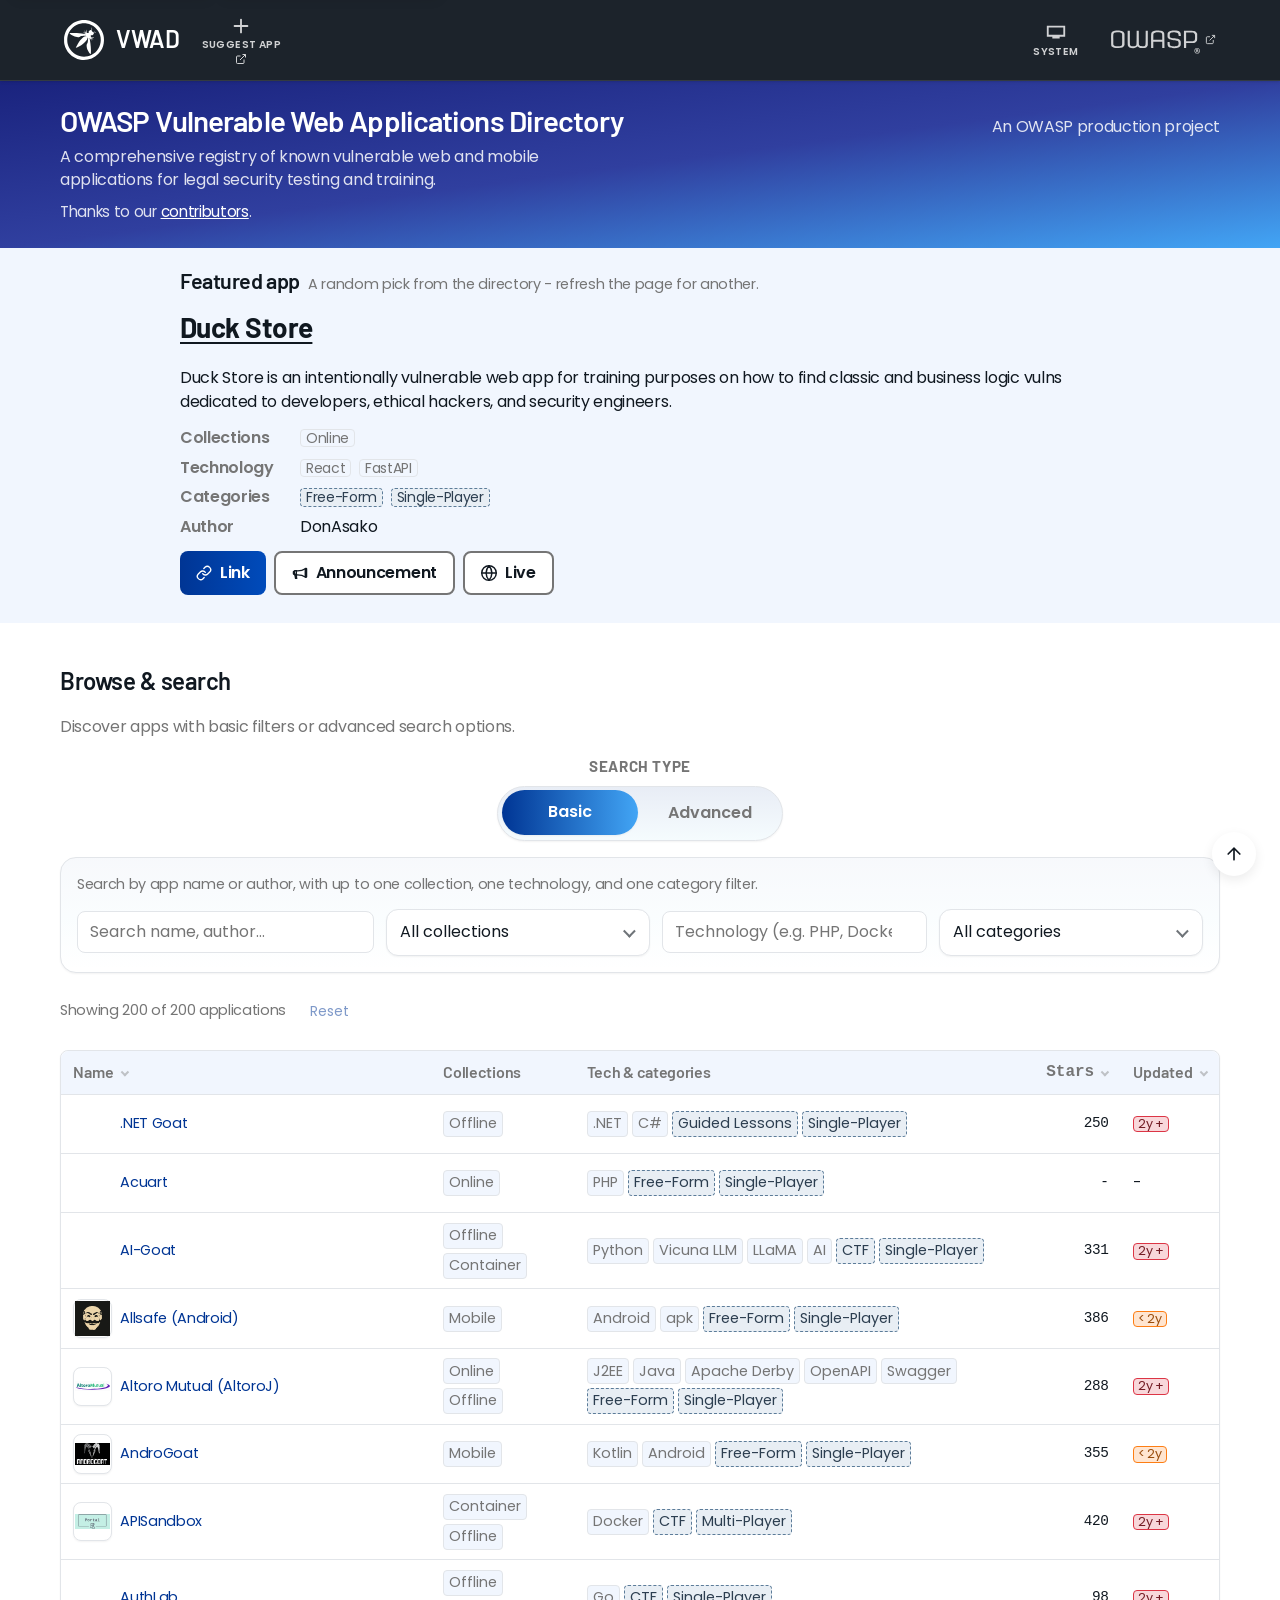
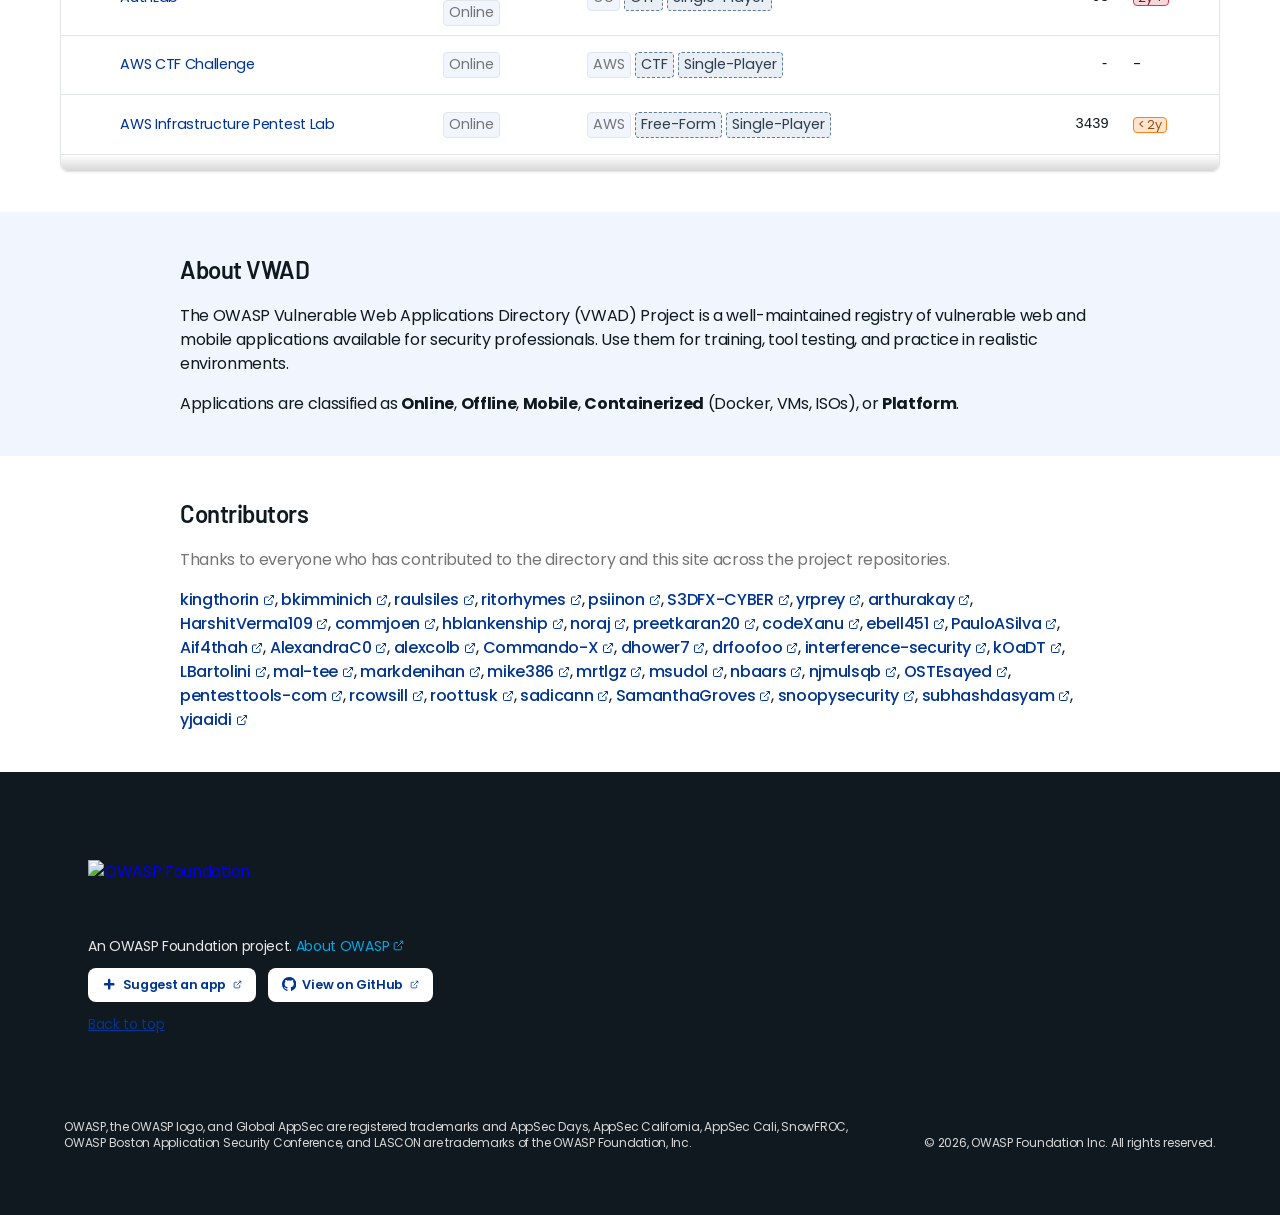
==== commit 4d40124d: "Adopt css color-scheme Per: https://x.com/MozDevNet/status/2048658474792611898 and https://developer" ====
--- a/index.html
+++ b/index.html
@@ -26,15 +26,15 @@
   <meta name="apple-mobile-web-app-title" content="VWAD">
   <script>(function(){var path=window.location.pathname||'/';var basePath;if(path.match(/\/app\/?$/)){basePath=path.replace(/\/app\/?$/,'').replace(/\/$/,'')||'';}else if(path.indexOf('/app/')!==-1&&path.indexOf('app.html')===-1){basePath=path.split('/app/')[0].replace(/\/$/,'')||'';}else{basePath=path.endsWith('/')?path.slice(0,-1):path.replace(/\/[^/]*$/,'');}window.VWAD_BASE=(basePath===''||basePath==='/')?'':basePath;})();</script>
   <script>(function(){var t;try{t=localStorage.getItem('vwad-theme');}catch(e){}var effective;if(!t||t==='system'){effective=window.matchMedia&&matchMedia('(prefers-color-scheme:dark)').matches?'dark':'light';}else{effective=t;}document.documentElement.setAttribute('data-theme',effective);})();</script>
-  <link rel="stylesheet" href="css/base.css?v=18">
-  <link rel="stylesheet" href="css/shell.css?v=18">
-  <link rel="stylesheet" href="css/buttons.css?v=18">
-  <link rel="stylesheet" href="css/pills.css?v=18">
+  <link rel="stylesheet" href="css/base.css?v=19">
+  <link rel="stylesheet" href="css/shell.css?v=19">
+  <link rel="stylesheet" href="css/buttons.css?v=19">
+  <link rel="stylesheet" href="css/pills.css?v=19">
   <link rel="stylesheet" href="css/app-detail.css?v=19">
-  <link rel="stylesheet" href="css/footer.css?v=18">
-  <link rel="stylesheet" href="css/pages/home.css?v=18">
-  <link rel="stylesheet" href="css/pages/search.css?v=18">
-  <link rel="stylesheet" href="css/pages/table.css?v=18">
+  <link rel="stylesheet" href="css/footer.css?v=19">
+  <link rel="stylesheet" href="css/pages/home.css?v=19">
+  <link rel="stylesheet" href="css/pages/search.css?v=19">
+  <link rel="stylesheet" href="css/pages/table.css?v=19">
   <link rel="preconnect" href="https://fonts.googleapis.com">
   <link rel="preconnect" href="https://fonts.gstatic.com" crossorigin>
   <link href="https://fonts.googleapis.com/css2?family=Barlow:wght@400;500;600;700&family=Poppins:wght@400;500;600;700&display=swap&v=10" rel="stylesheet">
--- a/css/base.css
+++ b/css/base.css
@@ -1,6 +1,7 @@
 /* Shared foundations and utilities */
 
 :root {
+  color-scheme: light;
   /* Community design system (neutral-1, blue-3, accent-blue-4, accent-gold-4, blue-7) */
   --neutral-1: #101820;
   --neutral-2: #e2e5e9;
@@ -47,6 +48,7 @@
 
 /* Dark mode - main content area (preference stored in localStorage, no tracking) */
 [data-theme="dark"] {
+  color-scheme: dark;
   --bg-page: #1a1d23;
   --bg-alt: #252830;
   --bg-card: #252830;
